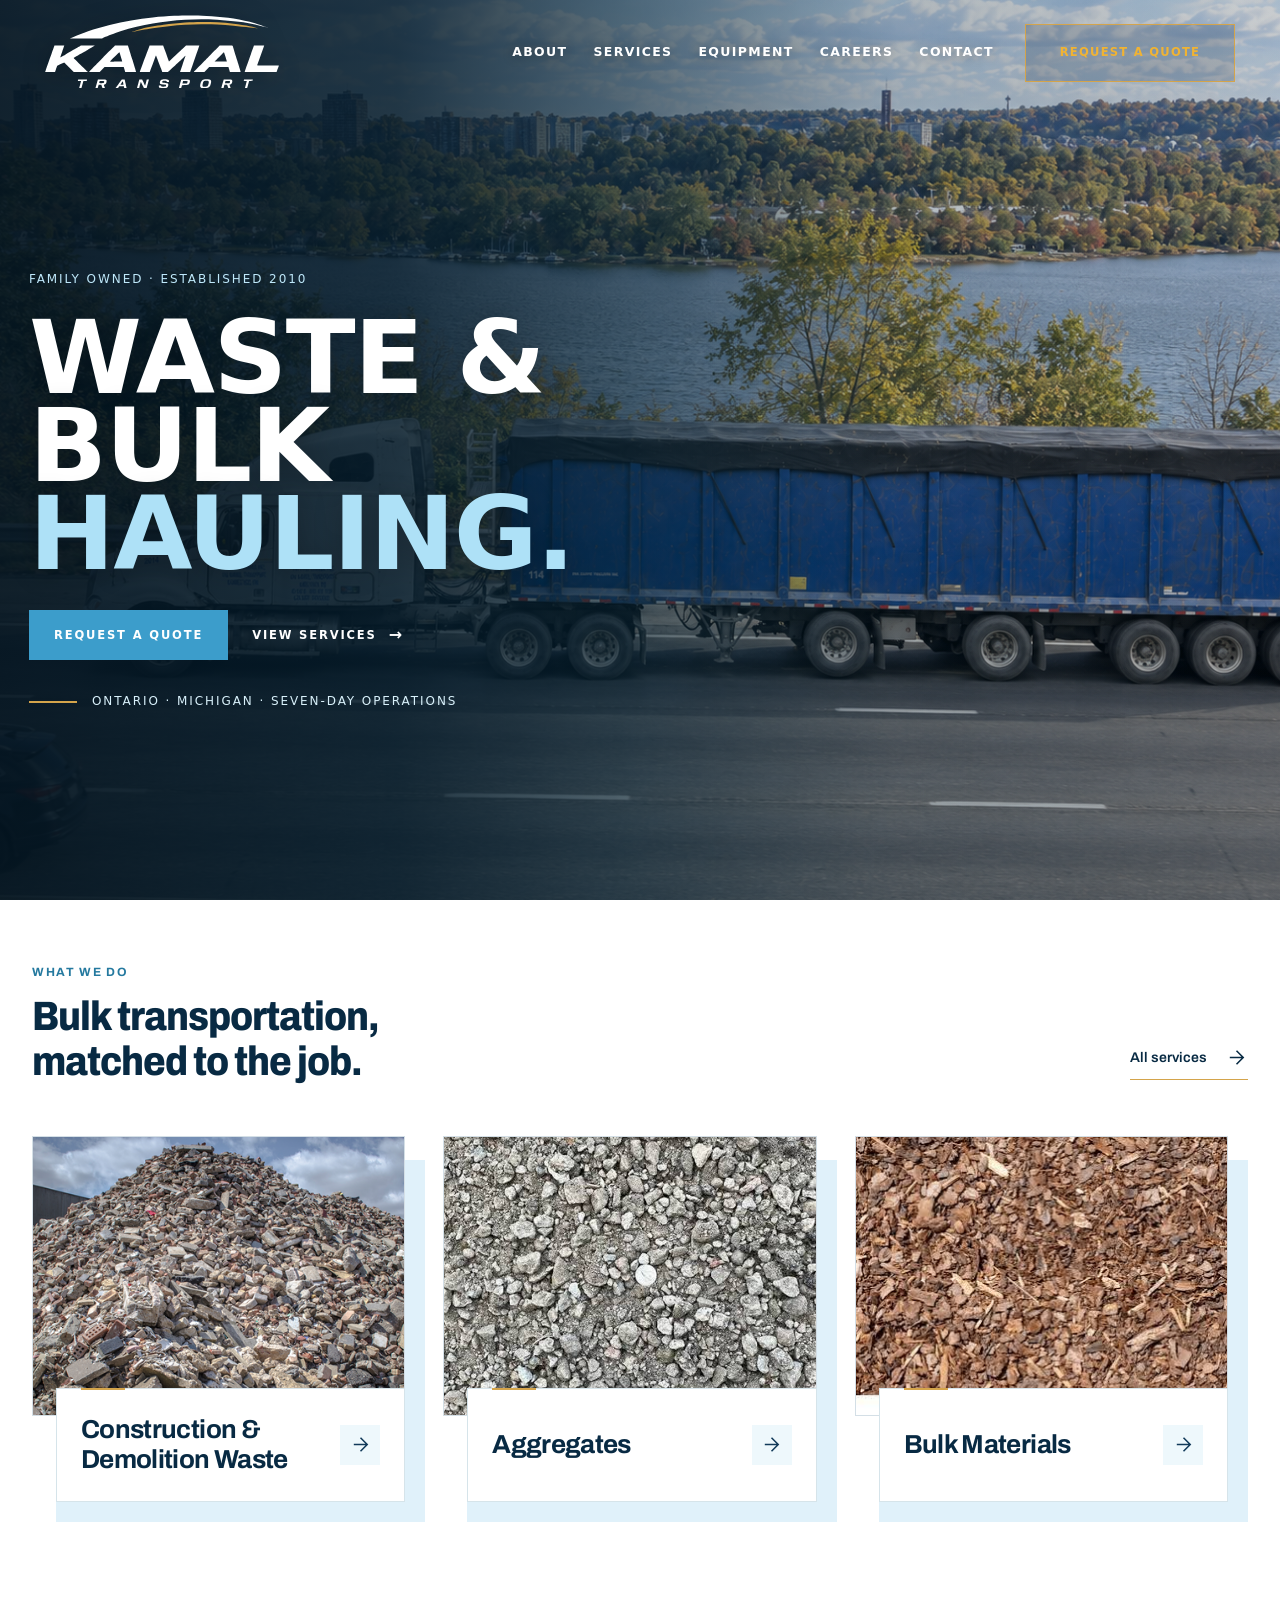
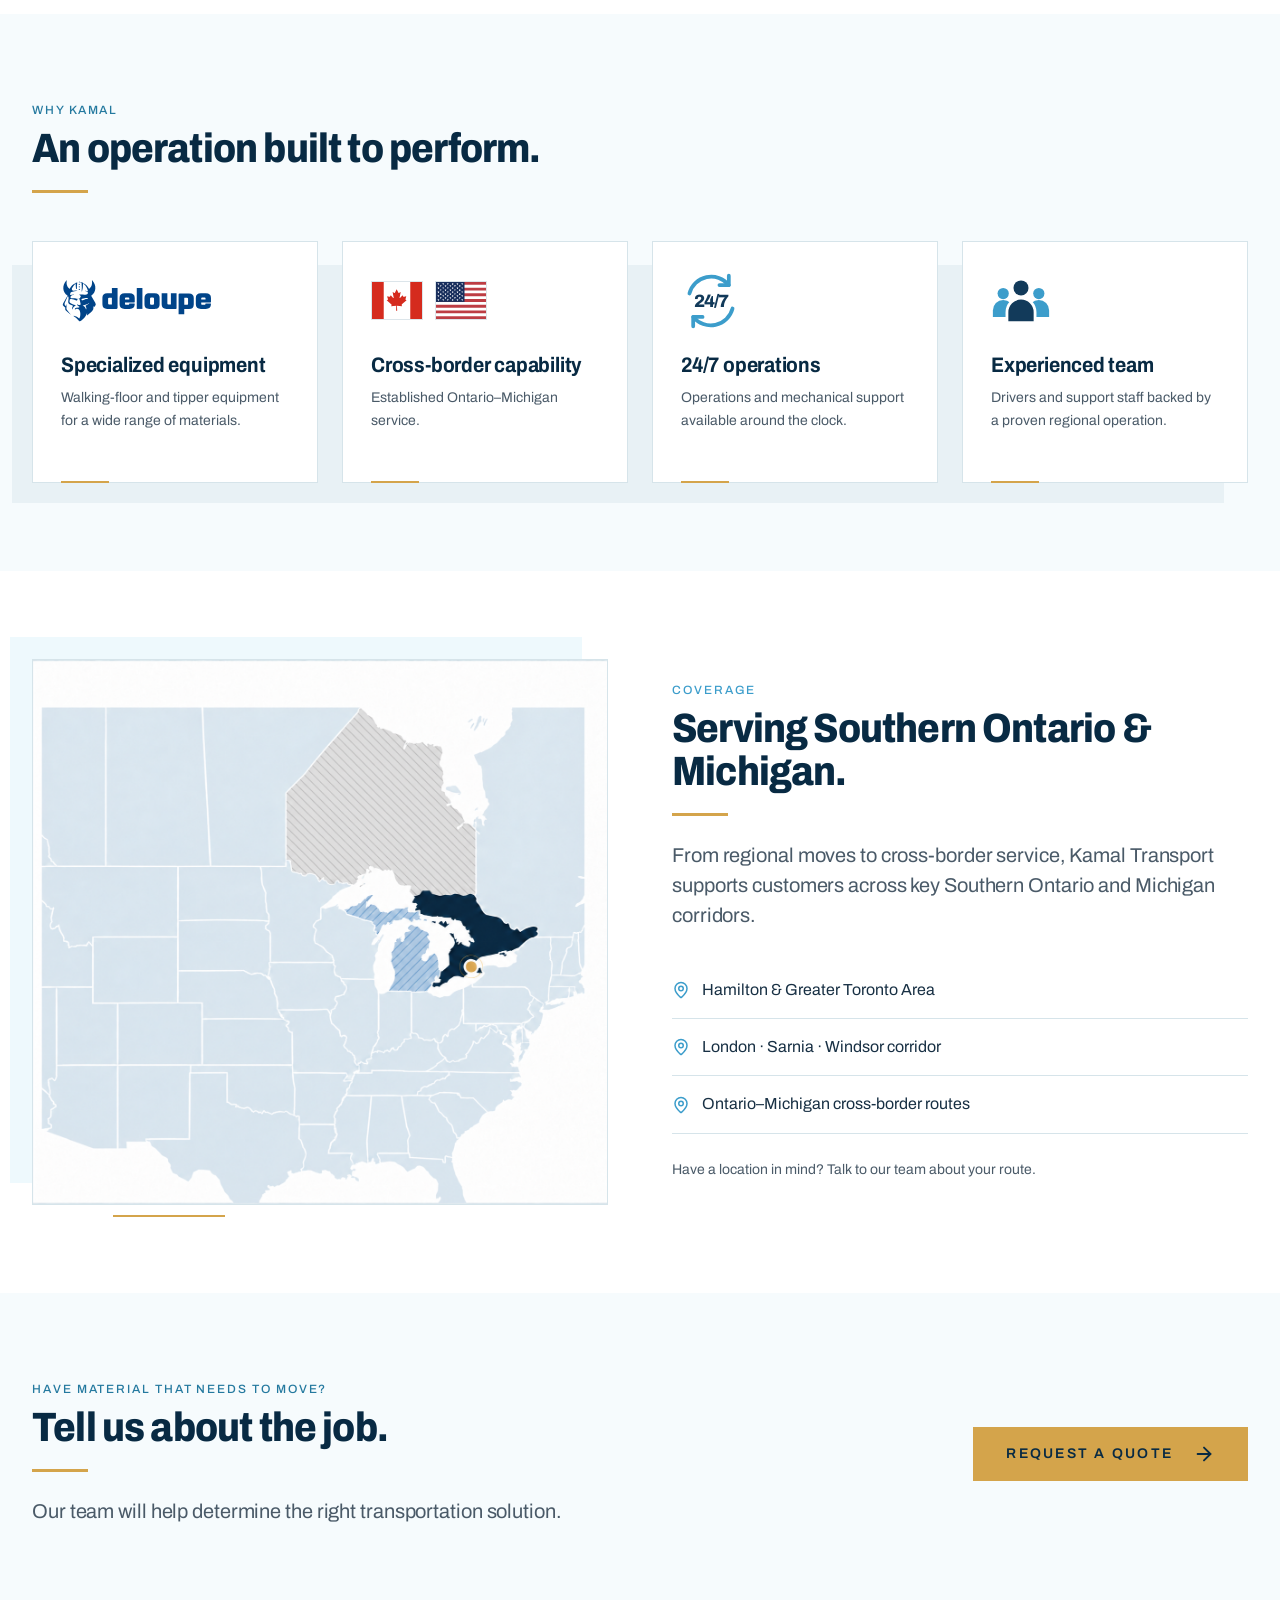
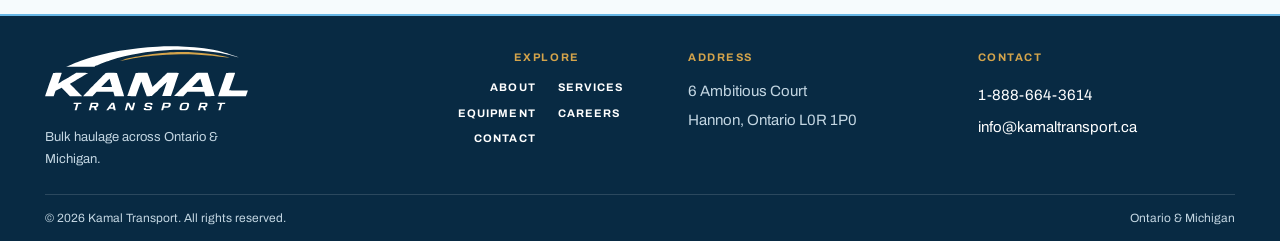
==== index.html @ dd89daac "Initial commit for Kamal Transport 3D Web App" ====
<!DOCTYPE html>

<html lang="en">
<head>
<meta charset="utf-8"/>
<meta content="width=device-width,initial-scale=1,viewport-fit=cover" name="viewport"/>
<meta content="#082a43" name="theme-color"/>
<!-- PRE-LAUNCH: noindex is intentional and locked. Clear this, robots.txt and the
     vercel.json X-Robots-Tag header together at launch. See README.txt. -->
<meta content="noindex,nofollow" name="robots"/>
<title>Waste &amp; Bulk Haulage | Kamal Transport</title>
<meta content="Waste and bulk haulage across Southern Ontario and Michigan. Contact Kamal Transport about your material, route and transportation requirements." name="description"/>
<!-- Open Graph -->
<link href="assets/Kamal_Transport_Mobile_Header_3x_576x181.png" rel="icon" type="image/png"/>
<link href="tokens.css" rel="stylesheet"/>
<link href="style.css" rel="stylesheet"/>
<link href="home.css" rel="stylesheet"/>
<script defer="" src="site.js?v=client-preview-20260909"></script>
<script type="application/ld+json">
{
  "@context": "https://schema.org",
  "@type": "LocalBusiness",
  "name": "Kamal Transport",
  "url": "https://www.kamaltransport.ca/",
  "email": "info@kamaltransport.ca",
  "telephone": "1-888-664-3614",
  "foundingDate": "2010",
  "image": "https://www.kamaltransport.ca/assets/hero-home-white-blue.webp",
  "address": {
    "@type": "PostalAddress",
    "streetAddress": "6 Ambitious Court",
    "addressLocality": "Hannon",
    "addressRegion": "ON",
    "postalCode": "L0R 1P0",
    "addressCountry": "CA"
  },
  "areaServed": ["Southern Ontario", "Michigan"]
}
</script>
<link href="layout-refinements.css" rel="stylesheet"/><link href="service-gallery.css?v=offset-panels-20260907" rel="stylesheet"/><link as="font" crossorigin="" href="fonts/Archivo-variable.ttf" rel="preload" type="font/ttf"/><link href="editorial.css" rel="stylesheet"/><script defer="" src="editorial.js"></script><link href="hero-road-trial.css" rel="stylesheet"/><link href="compact-headers.css" rel="stylesheet"/><link href="service-photos.css" rel="stylesheet"/><!-- Client-preview sharing metadata. -->
<link rel="canonical" href="https://temporary-flying-tuba-8orfybw.vercel.app/index.html"/>
<meta property="og:type" content="website"/>
<meta property="og:site_name" content="Kamal Transport"/>
<meta property="og:title" content="Waste &amp; Bulk Haulage | Kamal Transport"/>
<meta property="og:description" content="Waste and bulk haulage across Southern Ontario and Michigan. Contact Kamal Transport about your material, route and transportation requirements."/>
<meta property="og:url" content="https://temporary-flying-tuba-8orfybw.vercel.app/index.html"/>
<meta property="og:image" content="https://temporary-flying-tuba-8orfybw.vercel.app/assets/kamal-transport-share-v1.png"/>
<meta property="og:image:secure_url" content="https://temporary-flying-tuba-8orfybw.vercel.app/assets/kamal-transport-share-v1.png"/>
<meta property="og:image:width" content="1200"/>
<meta property="og:image:height" content="630"/>
<meta property="og:image:type" content="image/png"/>
<meta property="og:image:alt" content="Kamal Transport navy and gold logo on a white background"/>
<meta name="twitter:card" content="summary_large_image"/>
<meta name="twitter:title" content="Waste &amp; Bulk Haulage | Kamal Transport"/>
<meta name="twitter:description" content="Waste and bulk haulage across Southern Ontario and Michigan. Contact Kamal Transport about your material, route and transportation requirements."/>
<meta name="twitter:image" content="https://temporary-flying-tuba-8orfybw.vercel.app/assets/kamal-transport-share-v1.png"/>
<meta name="twitter:image:alt" content="Kamal Transport navy and gold logo on a white background"/>
<!-- End client-preview sharing metadata. -->
</head>
<body class="editorial-mock ed-page-index">
<svg aria-hidden="true" focusable="false" height="0" style="position:absolute" width="0"><defs><filter color-interpolation-filters="sRGB" id="rf-white-gold"><fecolormatrix in="SourceGraphic" result="goldMask" type="matrix" values="1 0 0 0 0  0 1 0 0 0  0 0 1 0 0  5 0 -5 0 -0.5"></fecolormatrix><fecomposite in="SourceGraphic" in2="goldMask" operator="in" result="gold"></fecomposite><feflood flood-color="white" result="white"></feflood><fecomposite in="white" in2="SourceAlpha" operator="in" result="whiteLogo"></fecomposite><femerge><femergenode in="whiteLogo"></femergenode><femergenode in="gold"></femergenode></femerge></filter></defs></svg>
<a class="rf-skip" href="#main-content">Skip to content</a>
<header class="site-header">
<div class="header-inner">
<a aria-label="Kamal Transport home" class="brand" href="index.html">
<img alt="Kamal Transport" class="brand-logo brand-logo-hero" height="664" src="assets/logo-footer-vector-v4.svg" width="2048"/>
<img alt="Kamal Transport" class="brand-logo brand-logo-original" height="664" src="assets/logo-navy-vector-v4.svg" width="2048"/>
</a>
<button aria-expanded="false" aria-label="Open navigation" class="menu-button" type="button"><span></span></button>
<nav aria-label="Primary navigation" class="main-nav">
<div class="nav-links">
<a href="about.html">About</a>
<a href="services.html">Services</a>
<a href="fleet.html">Equipment</a>
<a href="careers.html">Careers</a>
<a href="contact.html">Contact</a>
</div>
<a class="nav-quote" href="quote.html">Request a Quote</a>
</nav>
</div>
</header>
<main class="home-doc" id="main-content">
<section class="home-hero hero-photo-home">
<div class="hero-photo"></div>
<div class="hero-backdrop"></div>
<div class="hero-inner">
<div class="hero-copy">
<div class="hero-kicker">Family Owned · Established 2010</div>
<h1><span>Waste &amp;</span><span>Bulk</span><span>Hauling.</span></h1>
<div class="hero-actions">
<a class="btn primary" href="quote.html">Request a Quote</a>
<a class="text-link light" href="services.html">View Services <span>→</span></a>
</div>
<div class="hero-note">Ontario · Michigan · Seven-day operations</div>
</div>
</div>
</section>
<section aria-labelledby="services-title" class="section section-services service-gallery-section" id="services-preview"><div class="container">
<div class="service-gallery-heading"><div><p class="eyebrow">What we do</p><h2 id="services-title">Bulk transportation,<br/>matched to the job.</h2></div><a class="service-gallery-all" href="services.html">All services <svg aria-hidden="true" fill="none" stroke="currentColor" stroke-width="1.6" viewbox="0 0 24 24"><path d="M5 12h14M12 5l7 7-7 7"></path></svg></a></div>
<div class="service-gallery"><a class="service-gallery-card service-gallery-card-1" href="services.html#commercial-waste"><div class="service-gallery-media"><img alt="A stockpile of concrete and brick demolition rubble" data-service-photo="home-construction-waste" decoding="async" height="506" loading="lazy" sizes="(max-width: 760px) calc(100vw - 46px), (max-width: 1439px) 31vw, 408px" src="assets/service-photos/home-construction-waste-975.webp" srcset="assets/service-photos/home-construction-waste-320.webp 320w, assets/service-photos/home-construction-waste-640.webp 640w, assets/service-photos/home-construction-waste-960.webp 960w, assets/service-photos/home-construction-waste-975.webp 975w" style="--photo-position:48% 25%;--photo-mobile-position:48% 25%" width="975"/></div><div class="service-gallery-caption"><h3>Construction &amp; Demolition Waste</h3><span class="service-gallery-arrow"><svg aria-hidden="true" fill="none" stroke="currentColor" stroke-width="1.6" viewbox="0 0 24 24"><path d="M5 12h14M12 5l7 7-7 7"></path></svg></span></div></a><a class="service-gallery-card service-gallery-card-2" href="services.html#aggregate"><div class="service-gallery-media"><img alt="Crushed grey aggregate in a range of sizes" data-service-photo="home-aggregates" decoding="async" height="698" loading="lazy" sizes="(max-width: 760px) calc(100vw - 46px), (max-width: 1439px) 31vw, 408px" src="assets/service-photos/home-aggregates-698.webp" srcset="assets/service-photos/home-aggregates-320.webp 320w, assets/service-photos/home-aggregates-640.webp 640w, assets/service-photos/home-aggregates-698.webp 698w" style="--photo-position:50% 48%;--photo-mobile-position:50% 48%" width="698"/></div><div class="service-gallery-caption"><h3>Aggregates</h3><span class="service-gallery-arrow"><svg aria-hidden="true" fill="none" stroke="currentColor" stroke-width="1.6" viewbox="0 0 24 24"><path d="M5 12h14M12 5l7 7-7 7"></path></svg></span></div></a><a class="service-gallery-card service-gallery-card-3" href="services.html#bulk"><div class="service-gallery-media"><img alt="Loose brown bark and wood material" data-service-photo="home-bulk-materials" decoding="async" height="280" loading="lazy" sizes="(max-width: 760px) calc(100vw - 46px), (max-width: 1439px) 31vw, 408px" src="assets/service-photos/home-bulk-materials-389.webp" srcset="assets/service-photos/home-bulk-materials-320.webp 320w, assets/service-photos/home-bulk-materials-389.webp 389w" style="--photo-position:50% 50%;--photo-mobile-position:50% 50%" width="389"/></div><div class="service-gallery-caption"><h3>Bulk Materials</h3><span class="service-gallery-arrow"><svg aria-hidden="true" fill="none" stroke="currentColor" stroke-width="1.6" viewbox="0 0 24 24"><path d="M5 12h14M12 5l7 7-7 7"></path></svg></span></div></a></div></div></section>
<section class="section section-proof">
<div class="container">
<div class="section-head">
<p class="eyebrow">Why Kamal</p>
<h2>An operation built to perform.</h2>
<span class="rule"></span>
</div>
<div class="proof-grid">
<article>
<div class="proof-visual"><img alt="Deloupe" class="deloupe-mark" height="93" loading="lazy" src="assets/deloupe-logo.svg" width="305"/></div>
<h3>Specialized equipment</h3>
<p>Walking-floor and tipper equipment for a wide range of materials.</p>
</article>
<article>
<div class="proof-visual"><img alt="Canada" class="country-flag" height="39" loading="lazy" src="assets/flag-canada.svg" width="52"/><img alt="United States" class="country-flag" height="39" loading="lazy" src="assets/flag-united-states.svg" width="52"/></div>
<h3>Cross-border capability</h3>
<p>Established Ontario–Michigan service.</p>
</article>
<article>
<div class="proof-visual"><svg aria-hidden="true" class="ed-proof-symbol ed-proof-operations" fill="none" focusable="false" height="64" viewbox="0 0 64 64" width="64" xmlns="http://www.w3.org/2000/svg">
<g stroke="var(--blue2)" stroke-linecap="round" stroke-linejoin="round" stroke-width="4">
<path d="M9 24A24 24 0 0 1 51 15"></path><path d="M41 15h10V5"></path>
<path d="M55 40A24 24 0 0 1 13 49"></path><path d="M23 49H13v10"></path>
</g>
<text fill="currentColor" font-family="Archivo,Arial,sans-serif" font-size="19" font-weight="800" letter-spacing="-1" text-anchor="middle" x="32" y="38">24/7</text>
</svg></div>
<h3>24/7 operations</h3>
<p>Operations and mechanical support available around the clock.</p>
</article>
<article>
<div class="proof-visual"><svg aria-hidden="true" class="ed-proof-symbol ed-proof-team" fill="none" focusable="false" height="64" viewbox="0 0 64 64" width="64" xmlns="http://www.w3.org/2000/svg">
<g fill="var(--blue2)">
<circle cx="13" cy="24" r="6"></circle><circle cx="51" cy="24" r="6"></circle>
<path d="M2 49v-7a11 11 0 0 1 22 0v7Z"></path><path d="M40 49v-7a11 11 0 0 1 22 0v7Z"></path>
</g>
<circle cx="32" cy="18" fill="currentColor" r="8"></circle>
<path d="M17 55V44a15 15 0 0 1 30 0v11Z" fill="currentColor" stroke="white" stroke-linejoin="round" stroke-width="3"></path>
</svg></div>
<h3>Experienced team</h3>
<p>Drivers and support staff backed by a proven regional operation.</p>
</article>
</div>
</div>
</section>
<section class="section section-coverage">
<div class="container">
<div class="coverage-layout">
<div class="coverage-map">
<div class="map-viewport"><img alt="Regional coverage map for Ontario and Michigan" decoding="async" height="1203" src="images/coverage-map.webp" width="1308"/></div></div>
<div class="coverage-copy">
<div class="section-head align-right">
<p class="eyebrow">Coverage</p>
<h2>Serving Southern Ontario &amp; Michigan.</h2>
<span class="rule"></span>
<p class="lead">From regional moves to cross-border service, Kamal Transport supports customers across key Southern Ontario and Michigan corridors.</p>
</div>
<ul class="routes">
<li><svg aria-hidden="true" class="rf-icon" fill="none" focusable="false" height="24" stroke="currentColor" stroke-linecap="round" stroke-linejoin="round" stroke-width="2" viewbox="0 0 24 24" width="24" xmlns="http://www.w3.org/2000/svg"><path d="M20 10c0 4.993-5.539 10.193-7.399 11.799a1 1 0 0 1-1.202 0C9.539 20.193 4 14.993 4 10a8 8 0 0 1 16 0"></path><circle cx="12" cy="10" r="3"></circle></svg>Hamilton &amp; Greater Toronto Area</li>
<li><svg aria-hidden="true" class="rf-icon" fill="none" focusable="false" height="24" stroke="currentColor" stroke-linecap="round" stroke-linejoin="round" stroke-width="2" viewbox="0 0 24 24" width="24" xmlns="http://www.w3.org/2000/svg"><path d="M20 10c0 4.993-5.539 10.193-7.399 11.799a1 1 0 0 1-1.202 0C9.539 20.193 4 14.993 4 10a8 8 0 0 1 16 0"></path><circle cx="12" cy="10" r="3"></circle></svg>London · Sarnia · Windsor corridor</li>
<li><svg aria-hidden="true" class="rf-icon" fill="none" focusable="false" height="24" stroke="currentColor" stroke-linecap="round" stroke-linejoin="round" stroke-width="2" viewbox="0 0 24 24" width="24" xmlns="http://www.w3.org/2000/svg"><path d="M20 10c0 4.993-5.539 10.193-7.399 11.799a1 1 0 0 1-1.202 0C9.539 20.193 4 14.993 4 10a8 8 0 0 1 16 0"></path><circle cx="12" cy="10" r="3"></circle></svg>Ontario–Michigan cross-border routes</li>
</ul>
<small>Have a location in mind? Talk to our team about your route.</small>
</div>
</div>
</div>
</section>
<section class="section section-cta">
<div class="container">
<div class="cta-inner">
<div class="section-head">
<p class="eyebrow">Have material that needs to move?</p>
<h2>Tell us about the job.</h2>
<span class="rule"></span>
<p class="lead">Our team will help determine the right transportation solution.</p>
</div>
<a class="rf-button gold" href="quote.html">Request a quote<svg aria-hidden="true" class="rf-icon" fill="none" focusable="false" height="24" stroke="currentColor" stroke-linecap="round" stroke-linejoin="round" stroke-width="2" viewbox="0 0 24 24" width="24" xmlns="http://www.w3.org/2000/svg"><path d="M5 12h14"></path><path d="m12 5 7 7-7 7"></path></svg></a>
</div>
</div>
</section>
</main>
<footer class="site-footer">
<div class="site-footer-inner site-footer-main">
<div class="site-footer-identity"><a aria-label="Kamal Transport home" class="site-footer-brand" href="index.html"><img alt="Kamal Transport" height="664" loading="lazy" src="assets/logo-footer-vector-v4.svg" width="2048"/></a><p class="site-footer-tagline">Bulk haulage across Ontario &amp; Michigan.</p></div>
<nav aria-label="Footer navigation" class="site-footer-nav"><p class="site-footer-heading">Explore</p><a href="about.html">About</a><a href="services.html">Services</a><a href="fleet.html">Equipment</a><a href="careers.html">Careers</a><a href="contact.html">Contact</a></nav>
<div class="site-footer-address"><p class="site-footer-heading">Address</p><address>6 Ambitious Court<br/>Hannon, Ontario L0R 1P0</address></div>
<div class="site-footer-contact"><p class="site-footer-heading">Contact</p><a href="tel:+18886643614">1-888-664-3614</a><a href="mailto:info@kamaltransport.ca">info@kamaltransport.ca</a></div>
</div><div class="site-footer-bottom"><div class="site-footer-inner"><span>© <span data-year="">2026</span> Kamal Transport. All rights reserved.</span><span>Ontario &amp; Michigan</span></div></div>
</footer>
</body>
</html>
---- tokens.css ----
/* =========================================================
   tokens.css — single source of truth for the Kamal Transport brand.
   Linked first on every page. Replaces the three competing token
   sets that previously coexisted (style.css :root, corporate.css
   .rf block, hierarchy-v6.css .hx block, clear-sequence-palette.css).
   ========================================================= */

:root{
  /* Brand palette — one navy, one gold. */
  --navy:  #123a5a;
  --deep:  #082a43;
  --blue:  #68b7e6;
  --blue2: #3c9dcb;
  --gold:  #d4a44b;
  --ink:   #183044;
  --muted: #4a5a68;
  --line:  #d6e4ea;
  --pale:  #f6fbfd;
  --ice:   #eef9fd;

  /* Retained utility tokens referenced by the shared style.css. */
  --white:  #fff;
  --max:    1180px;
  --shadow: 0 20px 55px rgba(10,48,73,.12);

  /* Layout system. */
  --container: 1320px;

  /* 8px spacing scale — every padding, margin and gap snaps to it. */
  --s1: 8px;
  --s2: 16px;
  --s3: 24px;
  --s4: 32px;
  --s5: 48px;
  --s6: 64px;
  --s7: 88px;
}

/* =========================================================
   Typography — one family: Archivo variable (OFL).
   Self-host Archivo[wdth,wght].woff2 (wght 100–900, wdth 62–125)
   in /fonts. Until that file is present the site renders in the
   system-ui fallback below; see README.txt for the drop-in step.
   ========================================================= */
@font-face{font-family:'Archivo';font-style:normal;font-weight:100 900;font-stretch:62% 125%;font-display:swap;src:url('fonts/Archivo-variable.ttf') format('truetype');}

:root{
  --font: 'Archivo', system-ui, -apple-system, 'Segoe UI', Roboto, Arial, sans-serif;
}
---- style.css ----
/* Tokens now live in tokens.css (linked first on every page). */
*{box-sizing:border-box}html{scroll-behavior:smooth}body{margin:0;background:#fff;color:var(--ink);font-family:var(--font);line-height:1.65;-webkit-font-smoothing:antialiased}body.menu-open{overflow:hidden}a{color:inherit;text-decoration:none}img{display:block;max-width:100%}button,input,select,textarea{font:inherit}.wrap{width:min(calc(100% - 48px),var(--max));margin:auto}.narrow{max-width:900px}.section{padding:104px 0}.pale{background:var(--pale)}.eyebrow{font-size:.72rem;font-weight:900;letter-spacing:.16em;text-transform:uppercase;color:var(--blue2);margin-bottom:20px}.section h2,.section-heading h2,.why h2,.coverage h2,.cta h2,.inner-hero h1,.quote-strip p,.visual-caption strong{font-family:var(--font);text-transform:uppercase;letter-spacing:-.02em}.section h2,.section-heading h2,.why h2,.coverage h2{font-size:clamp(3rem,5.1vw,5.3rem);line-height:.92;margin:0;color:var(--deep)}.lead-dark{font-size:1.25rem;color:var(--navy);font-weight:700}.btn{display:inline-flex;align-items:center;justify-content:center;min-height:50px;padding:0 24px;border:1px solid transparent;font-size:.72rem;font-weight:900;letter-spacing:.12em;text-transform:uppercase;transition:.22s}.btn.primary{background:var(--blue2);color:#fff}.btn.primary:hover{background:var(--deep)}.btn.white{background:#fff;color:var(--deep)}.btn.white:hover{background:var(--deep);color:#fff}.text-link{display:inline-flex;gap:12px;align-items:center;font-size:.72rem;font-weight:900;letter-spacing:.12em;text-transform:uppercase;color:var(--navy)}.text-link.light{color:#fff}.text-link span{font-size:1rem}
/* Header */
.site-header{position:fixed;inset:0 0 auto;z-index:50;height:94px;color:#fff;border-bottom:1px solid rgba(255,255,255,.22);transition:.25s}.site-header.scrolled,.site-header.inner-header{height:79px;background:rgba(255,255,255,.98);color:var(--navy);border-bottom-color:rgba(18,58,90,.12);box-shadow:0 8px 25px rgba(14,47,70,.08)}.header-inner{width:min(calc(100% - 58px),1380px);height:100%;margin:auto;display:flex;align-items:center;justify-content:space-between;gap:35px}.brand{width:260px;height:100%;display:flex;align-items:center;position:relative}.brand img{width:100%;position:absolute;left:0;transition:.2s}.main-nav{display:flex;align-items:center;gap:28px}.main-nav>a:not(.nav-quote){font-size:.7rem;font-weight:900;letter-spacing:.1em;text-transform:uppercase;position:relative;padding:12px 0}.main-nav>a:not(.nav-quote):after{content:"";position:absolute;left:0;right:100%;bottom:5px;height:2px;background:var(--gold);transition:.2s}.main-nav>a:hover:after,.main-nav>a.active:after{right:0}.nav-quote{display:inline-flex;align-items:center;justify-content:center;height:46px;padding:0 19px;border:1px solid currentColor;font-size:.68rem;font-weight:900;letter-spacing:.11em;text-transform:uppercase}.site-header.scrolled .nav-quote,.site-header.inner-header .nav-quote{background:var(--blue2);border-color:var(--blue2);color:#fff}.menu-button{display:none;background:none;border:0;width:44px;height:44px;position:relative}.menu-button:before,.menu-button:after,.menu-button span{content:"";position:absolute;left:9px;right:9px;height:2px;background:currentColor;transition:.25s}.menu-button:before{top:14px}.menu-button span{top:21px}.menu-button:after{top:28px}.menu-button.open:before{transform:translateY(7px) rotate(45deg)}.menu-button.open span{opacity:0}.menu-button.open:after{transform:translateY(-7px) rotate(-45deg)}
/* Hero */
.home-hero{height:100svh;min-height:760px;position:relative;overflow:hidden;background:linear-gradient(115deg,#08283f 0%,#0f4769 45%,#78bfe2 100%);color:#fff}.hero-backdrop{position:absolute;inset:0;background:radial-gradient(circle at 72% 16%,rgba(255,255,255,.28),transparent 28%),linear-gradient(90deg,rgba(4,24,38,.96),rgba(5,41,62,.75) 44%,rgba(13,76,110,.1) 72%)}.hero-inner{width:min(calc(100% - 58px),1380px);height:100%;margin:auto;position:relative;display:flex;align-items:center}.hero-copy{width:47%;position:relative;z-index:3;padding-bottom:50px}.hero-kicker{font-size:.72rem;font-weight:900;letter-spacing:.16em;text-transform:uppercase;color:#bfe8fa;margin-bottom:23px}.hero-copy h1{font-family:var(--font);font-size:clamp(5rem,7.9vw,8.8rem);line-height:.82;letter-spacing:-.04em;text-transform:uppercase;margin:0}.hero-copy h1 span{display:block}.hero-copy h1 span:last-child{color:#aee1f7}.hero-copy p{max-width:600px;font-size:1.08rem;color:#dfedf4;margin:31px 0 30px}.hero-actions{display:flex;align-items:center;gap:27px}.hero-truck{position:absolute;width:min(1030px,72vw);right:-105px;bottom:14px;z-index:1;filter:saturate(.95) contrast(1.02)}.hero-note{position:absolute;left:max(29px,calc((100% - 1380px)/2));bottom:31px;z-index:4;font-size:.68rem;font-weight:900;text-transform:uppercase;letter-spacing:.16em;color:#d9f1fb}.hero-note:before{content:"";display:inline-block;width:48px;height:2px;background:var(--gold);vertical-align:middle;margin-right:15px}
/* Mission */
.mission{text-align:center}.mission h2{max-width:980px;margin:0 auto;font-size:clamp(3.2rem,6vw,6.5rem)}.mission p{max-width:820px;margin:29px auto 0;color:var(--muted);font-size:1.08rem}
/* Section headings */
.section-heading{display:grid;grid-template-columns:1.15fr .75fr;gap:90px;align-items:end;margin-bottom:55px}.section-heading p{margin:0;color:var(--muted);font-size:1.02rem}.service-lines{border-top:1px solid var(--line)}.service-lines a{display:grid;grid-template-columns:90px 1.3fr 1fr 40px;align-items:center;gap:25px;padding:28px 0;border-bottom:1px solid var(--line);transition:.2s}.service-lines a:hover{padding-left:16px;color:var(--blue2)}.service-lines span{font-family:var(--font);font-size:1.55rem;font-weight:700;color:var(--blue2)}.service-lines strong{font-family:var(--font);font-size:2rem;text-transform:uppercase;color:var(--deep)}.service-lines em{font-style:normal;color:var(--muted)}.service-lines b{font-size:1.25rem}
/* Why/stats */
.why-intro{max-width:840px}.why-intro p{max-width:680px;color:var(--muted);margin:25px 0 0}.stats-band{display:grid;grid-template-columns:repeat(4,1fr);background:var(--navy);color:#fff;margin:55px 0 48px}.stats-band>div{padding:36px 30px;border-right:1px solid rgba(255,255,255,.16)}.stats-band>div:last-child{border-right:0}.stats-band strong{display:block;font-family:var(--font);font-size:4.9rem;line-height:.85;color:#aee1f7}.stats-band span{display:block;font-size:.68rem;font-weight:900;letter-spacing:.13em;text-transform:uppercase;margin-top:13px}.proof-grid{display:grid;grid-template-columns:repeat(3,1fr);gap:32px}.proof-grid article{border-top:3px solid var(--blue);padding:30px 4px 0}.proof-icon{width:46px;height:46px;border:1px solid var(--line);display:grid;place-items:center;font-family:var(--font);font-size:1.45rem;font-weight:800;color:var(--blue2)}.proof-grid h3{font-family:var(--font);font-size:2rem;text-transform:uppercase;margin:23px 0 8px;color:var(--deep)}.proof-grid p{margin:0;color:var(--muted)}
/* Visual break */
.visual-break{position:relative;min-height:620px;overflow:hidden;background:#dbeef7}.visual-break>img{width:100%;height:620px;object-fit:cover}.visual-break:after{content:"";position:absolute;inset:0;background:linear-gradient(90deg,rgba(4,24,38,.66),transparent 58%)}.visual-caption{position:absolute;z-index:2;left:max(24px,calc((100% - 1180px)/2));top:50%;transform:translateY(-50%);color:#fff;max-width:470px}.visual-caption span{display:block;font-size:.7rem;font-weight:900;letter-spacing:.15em;text-transform:uppercase;color:#bfe8fa;margin-bottom:15px}.visual-caption strong{display:block;font-size:4.6rem;line-height:.9}.visual-caption a{display:inline-block;margin-top:25px;font-size:.72rem;font-weight:900;letter-spacing:.12em;text-transform:uppercase;border-bottom:2px solid var(--gold);padding-bottom:5px}
/* Coverage */
.coverage-heading{max-width:820px;margin-bottom:45px}.coverage-heading p{max-width:700px;color:var(--muted)}.map-frame{border:1px solid var(--line);background:#fff;padding:18px}.map-frame img{width:100%}.cta{background:var(--blue);padding:58px 0}.cta .wrap{display:flex;justify-content:space-between;align-items:center;gap:40px}.cta span{font-size:.7rem;font-weight:900;letter-spacing:.14em;text-transform:uppercase;color:#194963}.cta h2{font-size:3.2rem;margin:8px 0 0;color:var(--deep);line-height:.95}
/* Inner pages */
.inner-hero{padding:184px 0 72px;background:linear-gradient(120deg,var(--ice),#fff);position:relative;overflow:hidden}.inner-hero:after{content:"";position:absolute;right:-160px;top:-330px;width:680px;height:680px;border:1px solid rgba(18,58,90,.11);border-radius:50%;box-shadow:0 0 0 70px rgba(104,183,230,.045),0 0 0 140px rgba(104,183,230,.025)}.inner-hero .wrap{position:relative;z-index:1}.breadcrumb{font-size:.7rem;font-weight:900;letter-spacing:.13em;text-transform:uppercase;color:var(--blue2);margin-bottom:23px}.breadcrumb a{color:var(--navy)}.inner-hero h1{font-size:clamp(4.5rem,8vw,8rem);line-height:.86;margin:0;color:var(--deep)}.inner-hero p{max-width:650px;color:var(--muted);font-size:1.06rem}.story-grid{display:grid;grid-template-columns:.92fr 1.08fr;gap:78px;align-items:center}.story-copy p{color:var(--muted)}.story-visual{position:relative}.story-visual img{width:100%;box-shadow:var(--shadow)}.visual-badge{position:absolute;left:-34px;bottom:-34px;background:var(--navy);color:#fff;padding:27px 34px;min-width:220px}.visual-badge strong{font-family:var(--font);font-size:4rem;display:block;line-height:1;color:#aee1f7}.visual-badge span{font-size:.66rem;font-weight:900;letter-spacing:.12em;text-transform:uppercase}.operations{display:grid;grid-template-columns:repeat(3,1fr);gap:20px}.operations article{background:#fff;border:1px solid var(--line);padding:36px}.operations strong{font-family:var(--font);font-size:5rem;line-height:.9;color:var(--navy)}.operations h3{font-family:var(--font);font-size:2rem;text-transform:uppercase;margin:18px 0 6px}.operations p{margin:0;color:var(--muted)}.value-sections{display:grid;grid-template-columns:repeat(3,1fr);gap:40px}.value-sections article{border-top:1px solid var(--line);padding-top:30px}.value-sections h2{font-size:3rem}.value-sections p{color:var(--muted)}.quote-strip{background:var(--deep);color:#fff;padding:48px 0}.quote-strip .wrap{display:flex;justify-content:space-between;gap:40px;align-items:center}.quote-strip p{font-size:2.25rem;line-height:1;margin:0;max-width:780px}.quote-strip a{font-size:.72rem;font-weight:900;letter-spacing:.12em;text-transform:uppercase;color:#aee1f7}
/* Services */
.service-intro{display:grid;grid-template-columns:1fr 1fr;gap:90px;margin-bottom:70px}.service-intro p{color:var(--muted);font-size:1.05rem;margin:0}.detail-list{border-top:1px solid var(--line)}.detail-list article{display:grid;grid-template-columns:75px .95fr 1.1fr;gap:42px;padding:48px 0;border-bottom:1px solid var(--line)}.detail-list article>span{font-family:var(--font);font-size:1.8rem;font-weight:800;color:var(--blue2)}.detail-list h3{font-family:var(--font);font-size:2.75rem;line-height:1;text-transform:uppercase;margin:0;color:var(--deep)}.detail-list p{margin:0;color:var(--muted)}.tags{display:flex;flex-wrap:wrap;gap:8px;margin-top:18px}.tags b{font-size:.66rem;letter-spacing:.08em;text-transform:uppercase;border:1px solid var(--line);padding:7px 10px;color:var(--navy)}.materials-layout{display:grid;grid-template-columns:.9fr 1.1fr;gap:80px;align-items:start}.materials-layout p{color:var(--muted);margin-bottom:28px}.material-list{border-top:1px solid var(--line)}.material-list div{display:grid;grid-template-columns:75px 1fr;padding:19px 0;border-bottom:1px solid var(--line);align-items:center}.material-list strong{font-family:var(--font);font-size:1.5rem;color:var(--blue2)}.material-list span{font-family:var(--font);font-size:1.7rem;text-transform:uppercase;color:var(--deep)}.coverage-inline{background:var(--navy);color:#fff;padding:80px 0}.coverage-inline .wrap{display:grid;grid-template-columns:.7fr 1.3fr;gap:60px;align-items:center}.coverage-inline h2{font-family:var(--font);font-size:4.7rem;text-transform:uppercase;line-height:.9;margin:0}.coverage-inline p{color:#bdd5e2}.coverage-inline img{background:#fff;padding:12px}.light-eye{color:#aee1f7}
/* Fleet */
.fleet-feature{display:grid;grid-template-columns:.85fr 1.15fr;gap:65px;align-items:center}.fleet-copy p{color:var(--muted)}.fleet-art{background:var(--ice);padding:10px}.fleet-art img{width:100%}.specs{margin-top:30px;border-top:1px solid var(--line)}.specs div{display:flex;justify-content:space-between;gap:20px;padding:15px 0;border-bottom:1px solid var(--line)}.specs span{color:var(--muted)}.specs strong{color:var(--navy)}.maintenance-grid{display:grid;grid-template-columns:1.2fr .8fr;gap:70px;align-items:center}.maintenance-grid img{box-shadow:var(--shadow)}.maintenance-grid p{color:var(--muted)}.advantages{display:grid;grid-template-columns:repeat(4,1fr);gap:16px}.advantages article{border:1px solid var(--line);padding:28px;min-height:245px}.advantages span{font-family:var(--font);font-size:1.6rem;font-weight:800;color:var(--blue2)}.advantages h3{font-family:var(--font);font-size:1.8rem;line-height:1;text-transform:uppercase;margin:36px 0 10px}.advantages p{color:var(--muted);margin:0}
/* Contact / map */
.contact-layout{display:grid;grid-template-columns:.78fr 1.22fr;gap:70px;align-items:start}.general>p{color:var(--muted)}.contact-lines{margin:34px 0;border-top:1px solid var(--line)}.contact-lines div{display:grid;grid-template-columns:105px 1fr;gap:15px;padding:17px 0;border-bottom:1px solid var(--line)}.contact-lines span{font-size:.67rem;font-weight:900;letter-spacing:.11em;text-transform:uppercase;color:var(--blue2)}.contact-lines a,.contact-lines strong{color:var(--navy);font-weight:700}.google-map{position:relative;border:1px solid var(--line);background:var(--ice);padding:12px}.google-map iframe,.google-map>img{width:100%;height:520px;border:0;display:block}.google-map>img{display:none;object-fit:cover}.google-map a{display:block;padding:14px 5px 2px;font-size:.7rem;font-weight:900;letter-spacing:.1em;text-transform:uppercase;color:var(--navy)}.contact-note{background:var(--pale);padding:38px 0}.contact-note .wrap{display:flex;justify-content:space-between;gap:30px;align-items:center}.contact-note strong{display:block;font-family:var(--font);font-size:1.8rem;text-transform:uppercase;color:var(--deep)}.contact-note span{color:var(--muted)}.contact-note a{font-size:.72rem;font-weight:900;letter-spacing:.12em;text-transform:uppercase;color:var(--blue2)}
/* Quote */
.quote-layout{display:grid;grid-template-columns:.75fr 1.25fr;gap:78px;align-items:start}.quote-copy p{color:var(--muted)}.quote-help{display:grid;gap:10px;margin-top:30px;border-top:1px solid var(--line);padding-top:22px}.quote-help strong{font-family:var(--font);font-size:1.6rem;text-transform:uppercase}.quote-help span{color:var(--muted);padding-left:18px;position:relative}.quote-help span:before{content:"";width:6px;height:6px;border-radius:50%;background:var(--blue);position:absolute;left:0;top:.65em}.simple-form{border:1px solid var(--line);padding:34px;display:grid;grid-template-columns:1fr 1fr;gap:18px;background:#fff;box-shadow:0 16px 45px rgba(12,48,72,.07)}.field{display:grid;gap:7px}.field.full{grid-column:1/-1}.field label{font-size:.67rem;font-weight:900;letter-spacing:.1em;text-transform:uppercase;color:var(--navy)}.field input,.field select,.field textarea{width:100%;border:1px solid #cbdbe3;background:#fff;padding:13px 14px;outline:none}.field input,.field select{height:50px}.field textarea{min-height:125px;resize:vertical}.field input:focus,.field select:focus,.field textarea:focus{border-color:var(--blue);box-shadow:0 0 0 3px rgba(104,183,230,.15)}.simple-form .btn{justify-self:start}.form-status{display:none;grid-column:1/-1;background:#e8f7ee;color:#275d3c;padding:13px}.form-status.show{display:block}.error-hero{min-height:690px}.error-hero .hero-actions{margin-top:28px}
/* Footer */
.site-footer{background:#071f32;color:#b8ccd7;padding:68px 0 24px}.footer-top{display:grid;grid-template-columns:1.35fr .7fr 1fr;gap:70px}.footer-brand{width:245px;margin-bottom:18px}.footer-top p{max-width:400px;color:#91aab8}.footer-nav{display:grid;align-content:start;gap:10px}.footer-nav a,.footer-contact a,.footer-contact span{font-size:.86rem}.footer-nav a:hover,.footer-contact a:hover{color:#fff}.footer-contact{display:grid;align-content:start;gap:9px}.footer-contact strong{font-family:var(--font);font-size:1.3rem;color:#fff;text-transform:uppercase;margin-bottom:8px}.footer-bottom{border-top:1px solid rgba(255,255,255,.11);margin-top:48px;padding-top:19px;display:flex;justify-content:space-between;gap:30px;font-size:.72rem;color:#718e9f}
/* Motion */
.reveal{opacity:1;transform:none}.reveal.visible{opacity:1;transform:none}
@media(max-width:1080px){.main-nav{gap:18px}.brand{width:220px}.hero-copy{width:55%}.hero-truck{right:-250px;width:980px}.story-grid,.fleet-feature,.contact-layout,.quote-layout{gap:45px}.footer-top{gap:40px}.advantages{grid-template-columns:repeat(2,1fr)}}
@media(max-width:860px){.site-header{height:78px}.header-inner{width:calc(100% - 30px)}.brand{width:205px}.menu-button{display:block;z-index:3;color:inherit}.main-nav{position:fixed;inset:0;background:var(--deep);display:flex;flex-direction:column;align-items:flex-start;justify-content:center;gap:0;padding:95px 38px;transform:translateX(100%);transition:.3s;z-index:2;color:#fff}.main-nav.open{transform:none}.main-nav>a:not(.nav-quote),.site-header.scrolled .main-nav>a:not(.nav-quote),.site-header.inner-header .main-nav>a:not(.nav-quote){font-family:var(--font);font-size:2.25rem;padding:8px 0;color:#fff}.nav-quote{margin-top:24px}.site-header.scrolled .menu-button.open,.site-header.inner-header .menu-button.open{color:#fff}.home-hero{min-height:900px}.hero-inner{align-items:flex-start;padding-top:155px}.hero-copy{width:100%;max-width:650px}.hero-copy h1{font-size:clamp(4.7rem,14vw,7.5rem)}.hero-truck{width:980px;right:-350px;bottom:35px;opacity:.72}.hero-note{display:none}.section{padding:82px 0}.section-heading,.story-grid,.service-intro,.materials-layout,.coverage-inline .wrap,.fleet-feature,.maintenance-grid,.contact-layout,.quote-layout{grid-template-columns:1fr;gap:42px}.service-lines a{grid-template-columns:60px 1fr 36px}.service-lines em{grid-column:2}.stats-band{grid-template-columns:repeat(2,1fr)}.stats-band>div:nth-child(2){border-right:0}.stats-band>div:nth-child(-n+2){border-bottom:1px solid rgba(255,255,255,.16)}.proof-grid{grid-template-columns:1fr}.visual-caption strong{font-size:3.7rem}.value-sections{grid-template-columns:1fr}.detail-list article{grid-template-columns:60px 1fr}.detail-list article>div{grid-column:2}.operations{grid-template-columns:1fr}.google-map iframe,.google-map>img{height:440px}.footer-top{grid-template-columns:1fr 1fr}.footer-top>div:first-child{grid-column:1/-1}}
@media(max-width:580px){.wrap{width:calc(100% - 30px)}.section{padding:70px 0}.home-hero{min-height:820px}.hero-inner{width:calc(100% - 30px);padding-top:135px}.hero-copy h1{font-size:4.2rem}.hero-copy p{font-size:.96rem}.hero-actions{align-items:flex-start;flex-direction:column;gap:18px}.hero-truck{width:780px;right:-315px;bottom:80px}.mission h2,.section h2,.section-heading h2,.why h2,.coverage h2{font-size:3.35rem}.service-lines a{grid-template-columns:42px 1fr 24px;gap:14px}.service-lines strong{font-size:1.55rem}.stats-band{grid-template-columns:1fr}.stats-band>div{border-right:0;border-bottom:1px solid rgba(255,255,255,.16)}.stats-band strong{font-size:4rem}.visual-break,.visual-break>img{height:540px;min-height:540px}.visual-break>img{object-position:40% center}.visual-caption{left:24px;right:24px}.visual-caption strong{font-size:3.1rem}.cta .wrap,.quote-strip .wrap,.contact-note .wrap,.footer-bottom{display:block}.cta .btn{margin-top:22px}.inner-hero{padding:145px 0 60px}.inner-hero h1{font-size:4.3rem}.visual-badge{left:15px;bottom:-28px}.value-sections h2{font-size:2.7rem}.detail-list article{grid-template-columns:1fr;gap:13px}.detail-list article>div{grid-column:auto}.materials-layout .btn{width:100%}.advantages{grid-template-columns:1fr}.simple-form{grid-template-columns:1fr;padding:24px 20px}.field.full{grid-column:auto}.footer-top{grid-template-columns:1fr}.footer-top>div:first-child{grid-column:auto}.footer-bottom span{display:block;margin-top:8px}.google-map iframe{display:none}.google-map>img{display:block;height:auto}}

/* =========================================================
   Mobile and tablet optimization pass — July 2026
   Preserves the desktop composition while rebuilding the
   layout for touch, narrow screens and short mobile viewports.
   ========================================================= */
html,body{max-width:100%;overflow-x:hidden}
main,section,.wrap,.header-inner,.footer-top>*{min-width:0}
h1,h2,h3,strong,p,a,span{overflow-wrap:break-word}
a,button,.btn,input,select,textarea{-webkit-tap-highlight-color:transparent}
.btn,.nav-quote,.menu-button{touch-action:manipulation}

@media (max-width:860px){
  :root{--mobile-pad:20px}
  .wrap{width:min(calc(100% - (var(--mobile-pad) * 2)),var(--max))}
  .site-header,.site-header.scrolled,.site-header.inner-header{height:70px}
  .site-header{padding-top:env(safe-area-inset-top)}
  .header-inner{width:calc(100% - 30px);gap:14px}
  .brand{width:164px;flex:0 0 164px}
  .menu-button{display:block;width:46px;height:46px;margin-right:-7px;z-index:53;color:inherit;flex:0 0 46px}
  .menu-button:before,.menu-button:after,.menu-button span{left:12px;right:12px}
  .main-nav{inset:0;min-height:100dvh;padding:calc(92px + env(safe-area-inset-top)) 28px calc(34px + env(safe-area-inset-bottom));justify-content:flex-start;overflow-y:auto;overscroll-behavior:contain;background:linear-gradient(145deg,#061f31 0%,#0d3b59 100%)}
  .main-nav>a:not(.nav-quote),.site-header.scrolled .main-nav>a:not(.nav-quote),.site-header.inner-header .main-nav>a:not(.nav-quote){width:100%;font-size:clamp(1.9rem,8vw,2.45rem);line-height:1;padding:13px 0;border-bottom:1px solid rgba(255,255,255,.13)}
  .main-nav>a:not(.nav-quote):after{display:none}
  .main-nav .nav-quote,.site-header.scrolled .main-nav .nav-quote,.site-header.inner-header .main-nav .nav-quote{width:100%;height:54px;margin-top:28px;background:var(--blue2);border-color:var(--blue2);color:#fff}

  .home-hero{height:auto;min-height:680px}
  .hero-backdrop{background:radial-gradient(circle at 74% 14%,rgba(255,255,255,.20),transparent 30%),linear-gradient(155deg,rgba(4,24,38,.98),rgba(8,51,75,.9) 65%,rgba(62,143,180,.78))}
  .hero-inner{width:calc(100% - 40px);height:auto;min-height:680px;display:block;padding:112px 0 232px}
  .hero-copy{width:100%;max-width:610px;padding:0}
  .hero-kicker{font-size:.64rem;letter-spacing:.14em;margin-bottom:15px}
  .hero-copy h1{font-size:clamp(3.65rem,12vw,6.35rem);line-height:.84;letter-spacing:-.045em}
  .hero-copy p{max-width:560px;font-size:.98rem;line-height:1.55;margin:23px 0 23px}
  .hero-actions{gap:20px}
  .hero-truck{left:20px;right:auto;bottom:22px;width:calc(100% - 40px);max-width:660px;opacity:1;filter:saturate(.94) contrast(1.02);box-shadow:0 15px 34px rgba(3,25,39,.24)}
  .hero-note{display:none}

  .section{padding:78px 0}
  .section-heading{margin-bottom:36px}
  .section-heading,.story-grid,.service-intro,.materials-layout,.coverage-inline .wrap,.fleet-feature,.maintenance-grid,.contact-layout,.quote-layout{grid-template-columns:1fr;gap:38px}
  .section h2,.section-heading h2,.why h2,.coverage h2{font-size:clamp(3rem,8vw,4.55rem)}
  .mission h2{font-size:clamp(3.1rem,8vw,4.7rem)}
  .mission p{font-size:1rem;margin-top:24px}

  .service-lines a{grid-template-columns:56px minmax(0,1fr) 30px;grid-template-rows:auto auto;column-gap:16px;row-gap:4px;padding:24px 0}
  .service-lines a:hover{padding-left:0}
  .service-lines a>span{grid-column:1;grid-row:1/3;align-self:start;font-size:1.4rem}
  .service-lines a>strong{grid-column:2;grid-row:1;font-size:1.72rem;line-height:1.02}
  .service-lines a>em{grid-column:2;grid-row:2;font-size:.93rem;line-height:1.4}
  .service-lines a>b{grid-column:3;grid-row:1/3;align-self:center;text-align:right}

  .stats-band{grid-template-columns:repeat(2,minmax(0,1fr));margin:42px 0}
  .stats-band>div{padding:29px 25px}
  .stats-band>div:nth-child(2){border-right:0}
  .stats-band>div:nth-child(-n+2){border-bottom:1px solid rgba(255,255,255,.16)}
  .stats-band strong{font-size:4rem}
  .proof-grid{gap:31px}
  .proof-grid article{padding-top:25px}

  .visual-break,.visual-break>img{height:510px;min-height:510px}
  .visual-break>img{object-position:center center}
  .visual-break:after{background:linear-gradient(90deg,rgba(4,24,38,.77),rgba(4,24,38,.22) 78%,transparent)}
  .visual-caption{left:var(--mobile-pad);right:var(--mobile-pad);max-width:500px}
  .visual-caption strong{font-size:clamp(3.15rem,9vw,4.2rem)}

  .map-frame{padding:11px}
  .map-frame img{aspect-ratio:1200/620;object-fit:contain}
  .cta{padding:48px 0}
  .cta .wrap{align-items:flex-start}
  .cta h2{font-size:clamp(2.65rem,7vw,3.2rem)}

  .inner-hero{padding:137px 0 58px}
  .inner-hero:after{right:-330px;top:-400px}
  .inner-hero h1{font-size:clamp(4rem,11vw,6rem)}
  .inner-hero p{font-size:1rem}
  .story-visual{margin-bottom:22px}
  .visual-badge{left:18px;bottom:-24px;min-width:190px;padding:22px 26px}
  .visual-badge strong{font-size:3.2rem}
  .operations{grid-template-columns:repeat(3,minmax(0,1fr));gap:12px}
  .operations article{padding:26px 18px;min-width:0}
  .operations strong{font-size:3.5rem}
  .operations h3{font-size:1.35rem}
  .value-sections{gap:42px}

  .detail-list article{grid-template-columns:54px minmax(0,1fr);gap:22px;padding:38px 0}
  .detail-list article>div{grid-column:2}
  .detail-list h3{font-size:2.35rem}
  .material-list div{grid-template-columns:58px 1fr}
  .coverage-inline{padding:65px 0}
  .coverage-inline h2{font-size:4rem}

  .fleet-art{padding:7px}
  .specs div{align-items:flex-start}
  .advantages{grid-template-columns:repeat(2,minmax(0,1fr));gap:14px}
  .advantages article{min-height:220px;padding:24px}

  .contact-layout{gap:34px}
  .contact-lines{margin:27px 0}
  .google-map iframe,.google-map>img{height:390px}
  .contact-note .wrap{align-items:flex-start}
  .quote-layout{gap:34px}
  .simple-form{padding:28px;gap:16px}
  .field input,.field select{height:52px}
  .field input,.field select,.field textarea{font-size:16px}

  .site-footer{padding:56px 0 24px}
  .footer-top{gap:40px}
  .footer-brand{width:215px}
  .footer-bottom{margin-top:38px}
}

@media (max-width:580px){
  :root{--mobile-pad:15px}
  body{font-size:15px;line-height:1.58}
  .wrap{width:calc(100% - 30px)}
  .site-header,.site-header.scrolled,.site-header.inner-header{height:64px}
  .header-inner{width:calc(100% - 22px)}
  .brand{width:145px;flex-basis:145px}
  .menu-button{width:44px;height:44px}

  .home-hero{min-height:610px}
  .hero-inner{width:calc(100% - 30px);min-height:610px;padding:96px 0 195px}
  .hero-kicker{font-size:.59rem;margin-bottom:12px}
  .hero-copy h1{font-size:clamp(3.15rem,13.1vw,4.45rem);line-height:.83}
  .hero-copy p{font-size:.88rem;line-height:1.52;margin:18px 0 19px;max-width:355px}
  .hero-actions{flex-direction:row;align-items:center;gap:18px}
  .hero-actions .btn{min-height:46px;padding:0 22px}
  .hero-actions .text-link{font-size:.63rem}
  .hero-truck{left:15px;bottom:16px;width:calc(100% - 30px);max-width:none}

  .section{padding:62px 0}
  .eyebrow{font-size:.61rem;margin-bottom:14px}
  .mission{text-align:left}
  .mission h2,.section h2,.section-heading h2,.why h2,.coverage h2{font-size:clamp(2.75rem,11.7vw,3.55rem);line-height:.91}
  .mission p{font-size:.94rem;line-height:1.55;margin-top:20px}
  .section-heading{gap:17px;margin-bottom:31px}
  .section-heading p{font-size:.92rem}

  .service-lines a{grid-template-columns:35px minmax(0,1fr) 22px;column-gap:11px;padding:20px 0}
  .service-lines a>span{font-size:1.05rem}
  .service-lines a>strong{font-size:1.42rem;line-height:1.03}
  .service-lines a>em{font-size:.78rem;line-height:1.35}
  .service-lines a>b{font-size:1rem}

  .why-intro p{margin-top:18px}
  .stats-band{grid-template-columns:repeat(2,minmax(0,1fr));margin:31px 0 34px}
  .stats-band>div{padding:22px 17px;min-height:105px}
  .stats-band>div:nth-child(odd){border-right:1px solid rgba(255,255,255,.16)}
  .stats-band>div:nth-child(even){border-right:0}
  .stats-band>div:nth-child(3){border-bottom:0}
  .stats-band>div:nth-child(4){border-bottom:0}
  .stats-band strong{font-size:3.05rem}
  .stats-band span{font-size:.55rem;margin-top:8px}
  .proof-grid{gap:28px}
  .proof-grid h3{font-size:1.68rem;margin:17px 0 6px}
  .proof-grid p{font-size:.88rem}
  .proof-icon{width:40px;height:40px;font-size:1.18rem}

  .visual-break,.visual-break>img{height:390px;min-height:390px}
  .visual-break>img{object-position:44% center}
  .visual-caption{left:15px;right:15px;top:auto;bottom:38px;transform:none;max-width:330px}
  .visual-caption strong{font-size:clamp(2.62rem,11vw,3.25rem);line-height:.89}
  .visual-caption a{margin-top:20px}

  .coverage-heading{margin-bottom:29px}
  .map-frame{padding:7px}
  .map-frame img{min-height:185px}
  .cta{padding:41px 0}
  .cta .wrap,.contact-note .wrap,.footer-bottom{display:block}
  .cta h2{font-size:2.65rem}
  .cta .btn{width:100%;margin-top:22px}

  .inner-hero{padding:116px 0 47px}
  .inner-hero h1{font-size:clamp(3.45rem,15vw,4.5rem);line-height:.88}
  .breadcrumb{font-size:.59rem;margin-bottom:16px}
  .story-grid,.service-intro,.materials-layout,.coverage-inline .wrap,.fleet-feature,.maintenance-grid,.contact-layout,.quote-layout{gap:30px}
  .lead-dark{font-size:1.06rem}
  .story-copy p{font-size:.92rem}
  .story-visual{margin:2px 0 30px}
  .visual-badge{left:12px;bottom:-20px;min-width:165px;padding:18px 21px}
  .visual-badge strong{font-size:2.8rem}
  .visual-badge span{font-size:.64rem}

  .operations{grid-template-columns:1fr;gap:0}
  .operations article{min-height:0;padding:23px 0;border-left:0;border-right:0;border-bottom:1px solid var(--line)}
  .operations strong{font-size:3.25rem}
  .operations h3{font-size:1.55rem}
  .value-sections h2{font-size:2.45rem}

  .detail-list article{grid-template-columns:1fr;gap:8px;padding:31px 0}
  .detail-list article>div{grid-column:auto}
  .detail-list article>span{font-size:1.35rem}
  .detail-list h3{font-size:2.05rem}
  .tags{gap:6px}
  .tags b{font-size:.57rem;padding:6px 8px}
  .materials-layout .btn{width:100%}
  .material-list div{grid-template-columns:45px 1fr;padding:16px 0}
  .material-list span{font-size:1.42rem}
  .coverage-inline{padding:55px 0}
  .coverage-inline h2{font-size:3.2rem}

  .fleet-feature{gap:28px}
  .specs{margin-top:23px}
  .specs div{display:grid;grid-template-columns:1fr auto;gap:15px;padding:13px 0}
  .specs span,.specs strong{font-size:.86rem}
  .advantages{grid-template-columns:1fr;gap:12px}
  .advantages article{min-height:0;padding:22px}
  .advantages h3{margin:24px 0 8px}

  .contact-lines div{grid-template-columns:82px minmax(0,1fr);gap:11px;padding:14px 0}
  .contact-lines span{font-size:.57rem}
  .contact-lines a,.contact-lines strong{font-size:.88rem}
  .general .btn{width:100%}
  .google-map{padding:7px}
  .google-map iframe{display:none}
  .google-map>img{display:block;height:auto;aspect-ratio:1000/620;object-fit:cover}
  .google-map a{font-size:.6rem;padding:11px 3px 3px}
  .contact-note{padding:31px 0}
  .contact-note strong{font-size:1.55rem}
  .contact-note span{display:block;font-size:.88rem;margin:6px 0 14px}

  .quote-help{margin-top:23px}
  .simple-form{grid-template-columns:1fr;padding:21px 17px;gap:15px;box-shadow:0 12px 30px rgba(12,48,72,.07)}
  .field.full,.form-status{grid-column:auto}
  .simple-form .btn{width:100%;justify-self:stretch}

  .site-footer{padding:48px 0 21px}
  .footer-top{grid-template-columns:1fr;gap:35px}
  .footer-top>div:first-child{grid-column:auto}
  .footer-brand{width:190px}
  .footer-nav{grid-template-columns:1fr 1fr;gap:8px 20px}
  .footer-nav a,.footer-contact a,.footer-contact span{font-size:.79rem}
  .footer-bottom{margin-top:34px;padding-top:17px;font-size:.64rem}
  .footer-bottom span{display:block;margin-top:7px}
}

@media (max-width:350px){
  .brand{width:132px;flex-basis:132px}
  .home-hero{min-height:585px}
  .hero-inner{min-height:585px;padding-top:90px;padding-bottom:176px}
  .hero-copy h1{font-size:2.88rem}
  .hero-copy p{font-size:.82rem}
  .hero-actions{gap:12px}
  .hero-actions .btn{padding:0 16px}
  .hero-actions .text-link{font-size:.58rem}
  .mission h2,.section h2,.section-heading h2,.why h2,.coverage h2{font-size:2.48rem}
  .inner-hero h1{font-size:3.2rem}
  .contact-lines div{grid-template-columns:72px minmax(0,1fr)}
}

@media (max-height:520px) and (orientation:landscape) and (max-width:960px){
  .main-nav{padding-top:76px;justify-content:flex-start}
  .main-nav>a:not(.nav-quote),.site-header.scrolled .main-nav>a:not(.nav-quote),.site-header.inner-header .main-nav>a:not(.nav-quote){font-size:1.45rem;padding:7px 0}
  .main-nav .nav-quote{height:44px;margin-top:14px}
}

@media (prefers-reduced-motion:reduce){
  html{scroll-behavior:auto}
  *,*:before,*:after{animation-duration:.01ms!important;animation-iteration-count:1!important;transition-duration:.01ms!important}
}

/* Final composition corrections */
@media (min-width:1081px){
  .hero-copy p{max-width:450px}
}

@media (min-width:581px) and (max-width:860px){
  .home-hero{min-height:820px}
  .hero-inner{min-height:820px;padding:120px 0 330px}
  .hero-copy h1{font-size:clamp(4.8rem,10.4vw,5.65rem)}
  .hero-copy p{max-width:610px;margin-bottom:25px}
  .hero-truck{left:40px;bottom:28px;width:calc(100% - 80px);max-width:none}
}

/* Verified-content refinements */
.stats-band strong{letter-spacing:-.02em}
.operations strong{font-size:clamp(2.6rem,5vw,4.6rem);letter-spacing:-.025em}
.general>.text-link{display:inline-flex;margin-left:18px;vertical-align:middle}
@media(max-width:580px){.general>.text-link{display:flex;margin:18px 0 0}.operations strong{font-size:2.8rem}}
@media(min-width:861px){.hero-copy h1{font-size:clamp(4.65rem,6.2vw,7.2rem)}}


/* Photo integrations */
.story-visual img,.fleet-art img,.maintenance-grid img,.photo-strip img{object-fit:cover}
.story-visual img{aspect-ratio:4/3}
.fleet-art img{aspect-ratio:16/10;box-shadow:var(--shadow)}
.maintenance-grid img{width:100%;aspect-ratio:4/3}
.photo-gallery{padding-top:28px}
.photo-strip{display:grid;grid-template-columns:repeat(3,1fr);gap:16px}
.photo-strip figure{margin:0;background:#fff;border:1px solid var(--line);padding:10px}
.photo-strip img{width:100%;aspect-ratio:16/10;display:block}
@media(max-width:860px){.photo-strip{grid-template-columns:1fr 1fr}}
@media(max-width:580px){.photo-strip{grid-template-columns:1fr}.photo-gallery{padding-top:10px}.photo-strip figure{padding:7px}}


/* Hero photo integration */
.hero-photo-home{background:#0d2d45}
.hero-photo-home .hero-photo{position:absolute;inset:0;background-image:url("assets/hero-home-white-blue.webp");background-size:cover;background-position:center right}
.hero-photo-home .hero-backdrop{position:absolute;inset:0;background:linear-gradient(90deg,rgba(4,24,38,.88) 0%,rgba(4,24,38,.78) 35%,rgba(5,40,60,.45) 58%,rgba(10,48,71,.16) 82%),linear-gradient(180deg,rgba(2,14,23,.18),rgba(2,14,23,.32))}
.hero-photo-home .hero-inner{position:relative;z-index:2}
.hero-photo-home .hero-copy{width:49%;max-width:650px;padding-bottom:64px}
.hero-photo-home .hero-copy p{max-width:610px}
.hero-photo-home .hero-note{z-index:3}
.hero-truck{display:none !important}

/* White-and-blue golden-hour hero — final selected version */
.hero-photo-home .hero-photo{
  background-image:url("assets/hero-home-white-blue.webp");
  background-size:cover;
  background-position:center center;
  filter:saturate(.98) contrast(1.02);
  transform:scale(1.002);
}
.hero-photo-home .hero-backdrop{
  background:
    linear-gradient(90deg,rgba(3,20,32,.92) 0%,rgba(4,27,42,.84) 31%,rgba(5,35,52,.58) 49%,rgba(7,41,59,.20) 70%,rgba(7,41,59,.08) 100%),
    linear-gradient(180deg,rgba(2,12,20,.14) 0%,rgba(2,15,24,.08) 55%,rgba(2,15,24,.34) 100%);
}
.hero-photo-home .hero-copy{width:48%;max-width:660px;padding-bottom:58px}
.hero-photo-home .hero-copy h1{text-shadow:0 3px 28px rgba(0,0,0,.24)}
.hero-photo-home .hero-copy p{text-shadow:0 2px 18px rgba(0,0,0,.26)}
@media(max-width:1180px){
  .hero-photo-home .hero-photo{background-position:58% center}
  .hero-photo-home .hero-copy{width:54%}
}
@media(max-width:860px){
  .hero-photo-home .hero-photo{background-position:64% center}
  .hero-photo-home .hero-backdrop{
    background:
      linear-gradient(180deg,rgba(3,19,30,.90) 0%,rgba(4,27,42,.76) 45%,rgba(4,27,42,.55) 100%),
      linear-gradient(90deg,rgba(3,19,30,.74),rgba(3,19,30,.10));
  }
  .hero-photo-home .hero-copy{width:100%;max-width:620px}
}
@media(max-width:580px){
  .hero-photo-home .hero-photo{background-position:70% center}
  .hero-photo-home .hero-backdrop{
    background:
      linear-gradient(180deg,rgba(3,19,30,.92) 0%,rgba(4,27,42,.82) 48%,rgba(4,27,42,.62) 100%),
      linear-gradient(90deg,rgba(3,19,30,.76),rgba(3,19,30,.12));
  }
}


/* =========================================================
   Corrected sticky header and classic Kamal logo behaviour
   Matched to the supplied reference build:
   - transparent over the homepage hero
   - white/gold logo before scroll
   - white sticky header and original logo after scroll
   - original logo on all interior pages
   ========================================================= */
.site-header{
  position:fixed !important;
  top:0 !important;
  right:0 !important;
  left:0 !important;
  z-index:9999 !important;
  width:100% !important;
  height:96px !important;
  color:#fff;
  background:transparent !important;
  border-bottom:1px solid rgba(255,255,255,.18) !important;
  box-shadow:none !important;
  backdrop-filter:none !important;
  -webkit-backdrop-filter:none !important;
  transition:height .28s ease,background-color .28s ease,border-color .28s ease,box-shadow .28s ease,backdrop-filter .28s ease !important;
}
.site-header.scrolled,
.site-header.inner-header{
  height:82px !important;
  color:var(--navy) !important;
  background:rgba(255,255,255,.98) !important;
  border-bottom-color:rgba(18,58,90,.12) !important;
  box-shadow:0 10px 28px rgba(8,44,85,.08) !important;
  backdrop-filter:blur(12px) !important;
  -webkit-backdrop-filter:blur(12px) !important;
}
.header-inner{
  width:100% !important;
  max-width:1420px !important;
  height:100%;
  margin:0 auto !important;
  padding:0 clamp(22px,4vw,58px) !important;
  gap:clamp(18px,2.5vw,42px) !important;
}
.brand{
  position:relative !important;
  display:flex !important;
  align-items:center !important;
  justify-content:flex-start !important;
  width:260px !important;
  height:100% !important;
  flex:0 0 260px !important;
  overflow:visible !important;
  background:transparent !important;
  border:0 !important;
  box-shadow:none !important;
  transform:none !important;
}
.brand:before,
.brand-classic-wrap:before{
  content:none !important;
  display:none !important;
}
.brand-logo{
  position:absolute !important;
  left:0 !important;
  top:50% !important;
  width:auto !important;
  height:66px !important;
  max-width:100% !important;
  object-fit:contain !important;
  object-position:left center !important;
  transform:translateY(-50%) !important;
  transition:opacity .24s ease,height .28s ease,filter .24s ease !important;
}
.brand-logo-hero{
  opacity:1;
  filter:drop-shadow(0 2px 12px rgba(0,0,0,.28));
}
.brand-logo-original{
  opacity:0;
  pointer-events:none;
}
.site-header.scrolled .brand-logo,
.site-header.inner-header .brand-logo{
  height:58px !important;
}
.site-header.scrolled .brand-logo-hero,
.site-header.inner-header .brand-logo-hero{
  opacity:0 !important;
  filter:none !important;
}
.site-header.scrolled .brand-logo-original,
.site-header.inner-header .brand-logo-original{
  opacity:1 !important;
  filter:none !important;
}
.site-header:not(.scrolled):not(.inner-header) .main-nav{
  color:#fff !important;
}
.site-header:not(.scrolled):not(.inner-header) .main-nav>a:not(.nav-quote){
  color:#fff !important;
  text-shadow:0 1px 12px rgba(0,0,0,.32);
}
.site-header.scrolled .main-nav,
.site-header.inner-header .main-nav{
  color:var(--ink) !important;
}
.site-header.scrolled .main-nav>a:not(.nav-quote),
.site-header.inner-header .main-nav>a:not(.nav-quote){
  color:var(--ink) !important;
  text-shadow:none !important;
}
.site-header:not(.scrolled):not(.inner-header) .nav-quote{
  min-height:54px !important;
  height:54px !important;
  padding:0 30px !important;
  color:#f0b333 !important;
  background:rgba(6,29,57,.18) !important;
  border:1.8px solid var(--gold) !important;
  box-shadow:none !important;
}
.site-header:not(.scrolled):not(.inner-header) .nav-quote:hover{
  color:var(--deep) !important;
  background:var(--gold) !important;
  border-color:var(--gold) !important;
}
.site-header.scrolled .nav-quote,
.site-header.inner-header .nav-quote{
  color:var(--deep) !important;
  background:var(--gold) !important;
  border-color:var(--gold) !important;
  box-shadow:none !important;
}
.site-header.scrolled .nav-quote:hover,
.site-header.inner-header .nav-quote:hover{
  color:#fff !important;
  background:var(--navy) !important;
  border-color:var(--navy) !important;
}
.footer-brand{
  width:245px;
  height:auto;
  object-fit:contain;
}

@media(max-width:1180px){
  .header-inner{padding:0 clamp(18px,3vw,36px) !important;gap:18px !important}
  .brand{width:235px !important;flex-basis:235px !important}
  .brand-logo{height:60px !important}
  .site-header.scrolled .brand-logo,.site-header.inner-header .brand-logo{height:54px !important}
  .main-nav{gap:16px !important}
  .nav-quote{padding:0 20px !important}
}
@media(max-width:860px){
  .site-header{height:82px !important;padding-top:env(safe-area-inset-top)}
  .site-header.scrolled,.site-header.inner-header{height:76px !important}
  .header-inner{width:100% !important;padding:0 18px !important;gap:14px !important}
  .brand{width:205px !important;flex:0 0 205px !important}
  .brand-logo{height:51px !important}
  .site-header.scrolled .brand-logo,.site-header.inner-header .brand-logo{height:47px !important}
  .menu-button{color:#fff}
  .site-header.scrolled .menu-button,.site-header.inner-header .menu-button{color:var(--navy)}
  .site-header.scrolled .menu-button.open,.site-header.inner-header .menu-button.open{color:#fff}
  .main-nav>a:not(.nav-quote),
  .site-header.scrolled .main-nav>a:not(.nav-quote),
  .site-header.inner-header .main-nav>a:not(.nav-quote){color:#fff !important;text-shadow:none !important}
  .main-nav .nav-quote,
  .site-header.scrolled .main-nav .nav-quote,
  .site-header.inner-header .main-nav .nav-quote{
    width:100% !important;
    height:54px !important;
    min-height:54px !important;
    margin-top:28px !important;
    color:var(--deep) !important;
    background:var(--gold) !important;
    border-color:var(--gold) !important;
  }
}
@media(max-width:580px){
  .header-inner{padding:0 15px !important}
  .brand{width:188px !important;flex-basis:188px !important}
  .brand-logo{height:46px !important}
  .site-header.scrolled .brand-logo,.site-header.inner-header .brand-logo{height:43px !important}
}
@media(max-width:360px){
  .brand{width:165px !important;flex-basis:165px !important}
  .brand-logo{height:41px !important}
  .site-header.scrolled .brand-logo,.site-header.inner-header .brand-logo{height:39px !important}
}

/* Verified 2026 content additions */
.operations.four{grid-template-columns:repeat(4,minmax(0,1fr));gap:16px}
.operations.four article{padding:30px}
.operations.four strong{font-size:clamp(2.25rem,4vw,4rem)}
.operations.four h3{font-size:1.65rem}

.company-timeline{border-top:1px solid var(--line)}
.company-timeline article{display:grid;grid-template-columns:190px 1fr;gap:55px;padding:42px 0;border-bottom:1px solid var(--line)}
.timeline-marker strong{display:inline-flex;align-items:center;justify-content:center;min-width:126px;min-height:58px;padding:8px 18px;background:var(--navy);color:#fff;font-family:var(--font);font-size:1.45rem;line-height:1;text-transform:uppercase;letter-spacing:.04em}
.company-timeline h3{font-family:var(--font);font-size:2.3rem;line-height:1;text-transform:uppercase;color:var(--deep);margin:0 0 10px}
.company-timeline p{color:var(--muted);margin:0;max-width:760px}

.home-careers{background:var(--deep);color:#fff;padding:72px 0}
.home-careers .wrap{display:flex;align-items:center;justify-content:space-between;gap:48px}
.home-careers span{display:block;font-size:.7rem;font-weight:900;letter-spacing:.15em;text-transform:uppercase;color:#aee1f7;margin-bottom:12px}
.home-careers h2{font-family:var(--font);font-size:clamp(3rem,5vw,5.2rem);line-height:.9;text-transform:uppercase;letter-spacing:-.02em;margin:0}
.home-careers p{color:#bdd5e2;margin:20px 0 0}
.home-careers .btn{flex:0 0 auto}

.career-feature{display:grid;grid-template-columns:.88fr 1.12fr;gap:70px;align-items:center}
.career-copy>p:not(.lead-dark){color:var(--muted)}
.career-image{background:var(--ice);padding:10px}
.career-image img{width:100%;aspect-ratio:16/10;object-fit:cover;box-shadow:var(--shadow)}
.application-note{display:grid;gap:3px;margin-top:30px;padding:20px 22px;border-left:4px solid var(--gold);background:var(--pale)}
.application-note strong{font-family:var(--font);font-size:1.3rem;text-transform:uppercase;color:var(--deep)}
.application-note span{color:var(--muted)}
.benefit-grid{display:grid;grid-template-columns:repeat(4,minmax(0,1fr));gap:16px}
.benefit-grid article{min-height:260px;padding:30px;border:1px solid var(--line);background:#fff}
.benefit-grid article>span{font-family:var(--font);font-size:1.6rem;font-weight:800;color:var(--blue2)}
.benefit-grid h3{font-family:var(--font);font-size:1.9rem;line-height:1;text-transform:uppercase;color:var(--deep);margin:42px 0 10px}
.benefit-grid p{color:var(--muted);margin:0}

.form-side-link{margin-top:25px}
.form-section{grid-column:1/-1;margin:14px 0 0;padding:0 0 10px;border-bottom:1px solid var(--line);font-family:var(--font);font-size:1.55rem;line-height:1;text-transform:uppercase;color:var(--deep)}
.form-section:first-of-type{margin-top:0}
.field small{color:var(--muted);font-size:.72rem}
.field input[type="file"]{height:auto;min-height:50px;padding:10px;background:var(--pale)}
.consent{display:flex;align-items:flex-start;gap:11px;color:var(--muted);font-size:.84rem;line-height:1.45}
.consent input{width:18px;height:18px;flex:0 0 auto;margin:2px 0 0;accent-color:var(--blue2)}
.hidden{display:none !important}
.form-status.error{display:block;background:#fff0f0;color:#8a2d2d}
.simple-form button[disabled]{opacity:.65;cursor:wait}

@media(min-width:861px) and (max-width:1120px){
  .header-inner{padding:0 20px !important;gap:12px !important}
  .brand{width:195px !important;flex-basis:195px !important}
  .brand-logo{height:54px !important}
  .site-header.scrolled .brand-logo,.site-header.inner-header .brand-logo{height:50px !important}
  .main-nav{gap:11px !important}
  .main-nav>a:not(.nav-quote){font-size:.62rem;letter-spacing:.07em}
  .nav-quote{padding:0 14px !important;font-size:.62rem}
}

@media(max-width:1080px){
  .operations.four,.benefit-grid{grid-template-columns:repeat(2,minmax(0,1fr))}
  .career-feature{gap:45px}
}

@media(max-width:860px){
  .career-feature{grid-template-columns:1fr;gap:42px}
  .company-timeline article{grid-template-columns:145px 1fr;gap:30px}
  .home-careers .wrap{align-items:flex-start;flex-direction:column}
  .operations.four{grid-template-columns:1fr;gap:0}
  .operations.four article{padding:23px 0}
}

@media(max-width:580px){
  .company-timeline article{grid-template-columns:1fr;gap:18px;padding:31px 0}
  .timeline-marker strong{min-height:48px;font-size:1.2rem}
  .company-timeline h3{font-size:1.9rem}
  .home-careers{padding:55px 0}
  .home-careers .wrap{gap:28px}
  .home-careers h2{font-size:3.1rem}
  .home-careers .btn{width:100%}
  .benefit-grid{grid-template-columns:1fr;gap:12px}
  .benefit-grid article{min-height:0;padding:24px}
  .benefit-grid h3{margin:25px 0 8px}
  .career-application-layout{gap:38px}
  .form-section{font-size:1.35rem}
  .consent.full{grid-column:auto}
}

/* =========================================================
   Full-width website header
   - true left-aligned logo
   - navigation and quote CTA grouped on the right
   ========================================================= */
.site-header:not(.scrolled):not(.inner-header){
  border-bottom-color:transparent !important;
}

@media(min-width:861px){
  .header-inner{
    width:100% !important;
    max-width:none !important;
    margin:0 !important;
    padding-inline:clamp(40px,3.5vw,70px) !important;
    display:flex !important;
    align-items:center;
    justify-content:space-between !important;
    gap:clamp(28px,3vw,52px) !important;
  }

  .brand{
    justify-self:start !important;
  }

  .main-nav{
    display:flex !important;
    align-items:center;
    justify-content:flex-end;
    gap:clamp(24px,2.4vw,42px) !important;
    margin-left:auto;
  }

  .nav-links{
    display:flex;
    align-items:center;
    justify-content:flex-end;
    gap:clamp(22px,2vw,34px);
  }

  .nav-links>a{
    position:relative;
    padding:12px 0;
    font-size:.7rem;
    font-weight:900;
    letter-spacing:.1em;
    line-height:1;
    text-transform:uppercase;
  }

  .nav-links>a:after{
    content:"";
    position:absolute;
    left:0;
    right:100%;
    bottom:5px;
    height:2px;
    background:var(--gold);
    transition:.2s;
  }

  .nav-links>a:hover:after,
  .nav-links>a.active:after{
    right:0;
  }

  .site-header:not(.scrolled):not(.inner-header) .nav-links>a{
    color:#fff !important;
    text-shadow:0 1px 12px rgba(0,0,0,.32);
  }

  .site-header.scrolled .nav-links>a,
  .site-header.inner-header .nav-links>a{
    color:var(--ink) !important;
    text-shadow:none !important;
  }

  .main-nav .nav-quote{
    flex:0 0 auto;
    margin:0 !important;
  }
}

/* Homepage hierarchy and joined coverage layout — July 2026 */
.hero-photo-home .hero-copy{
  width:58%;
  max-width:830px;
  padding-bottom:42px;
}

.hero-photo-home .hero-copy h1{
  font-size:clamp(7.2rem,9.35vw,11rem);
  line-height:.77;
  letter-spacing:-.055em;
}

.hero-photo-home .hero-actions{
  margin-top:42px;
}

.mission.section{
  padding:72px 0;
}

.mission .narrow{
  max-width:820px;
}

.mission h2{
  max-width:800px;
  font-size:clamp(2.9rem,4.2vw,4.55rem);
  line-height:.94;
}

.mission p{
  max-width:760px;
  margin-top:20px;
  font-size:1rem;
  line-height:1.6;
}

.coverage-split{
  display:grid;
  grid-template-columns:minmax(0,1fr) minmax(0,1fr);
  min-height:650px;
  padding:0;
  background:var(--pale);
}

.coverage-map-panel{
  min-width:0;
  min-height:650px;
  overflow:hidden;
  background:#fff;
}

.coverage-map-panel img{
  width:100%;
  height:100%;
  max-width:none;
  object-fit:cover;
  object-position:56% center;
}

.coverage-copy-panel{
  position:relative;
  display:flex;
  align-items:center;
  min-width:0;
  overflow:hidden;
  padding:70px clamp(42px,5.2vw,96px);
  background:var(--pale);
}

.coverage-copy-panel:before{
  content:"";
  position:absolute;
  top:-530px;
  right:8%;
  width:720px;
  height:720px;
  border:2px solid rgba(60,157,203,.1);
  border-radius:50%;
  pointer-events:none;
}

.coverage-copy-inner{
  position:relative;
  z-index:1;
  width:100%;
  max-width:820px;
}

.coverage-copy-inner .eyebrow{
  margin-bottom:14px;
}

.coverage-copy-inner h2{
  max-width:820px;
  font-size:clamp(3.4rem,4.6vw,5.5rem);
  line-height:.9;
}

.coverage-copy-inner>p{
  max-width:710px;
  margin:23px 0 36px;
  color:var(--muted);
  font-size:1rem;
  line-height:1.6;
}

.coverage-routes{
  display:grid;
  gap:11px;
  margin:0;
  padding:0;
  list-style:none;
}

.coverage-routes li{
  display:flex;
  align-items:center;
  gap:18px;
  min-height:62px;
  padding:15px 22px;
  border:1px solid var(--line);
  background:#fff;
  color:var(--deep);
  font-size:.76rem;
  font-weight:900;
  letter-spacing:.085em;
  line-height:1.35;
  text-transform:uppercase;
}

.coverage-routes li:before{
  content:"";
  width:27px;
  height:2px;
  flex:0 0 27px;
  background:var(--gold);
}

@media(max-width:1180px) and (min-width:861px){
  .hero-photo-home .hero-copy{
    width:61%;
    max-width:720px;
  }

  .hero-photo-home .hero-copy h1{
    font-size:clamp(6.2rem,9.2vw,7.8rem);
  }

  .coverage-copy-panel{
    padding-inline:38px;
  }

  .coverage-copy-inner h2{
    font-size:clamp(3rem,4.5vw,4rem);
  }
}

@media(max-width:860px){
  .hero-photo-home .hero-copy{
    width:100%;
    max-width:660px;
    padding-bottom:0;
  }

  .hero-photo-home .hero-copy h1{
    font-size:clamp(4.7rem,14vw,6.3rem);
    line-height:.8;
  }

  .hero-photo-home .hero-actions{
    margin-top:32px;
  }

  .mission.section{
    padding:62px 0;
  }

  .mission h2{
    font-size:clamp(2.8rem,8vw,4rem);
  }

  .coverage-split{
    grid-template-columns:1fr;
    min-height:0;
  }

  .coverage-map-panel{
    min-height:430px;
  }

  .coverage-map-panel img{
    object-position:55% center;
  }

  .coverage-copy-panel{
    padding:62px 40px 68px;
  }

  .coverage-copy-inner h2{
    font-size:clamp(3.35rem,8vw,4.55rem);
  }
}

@media(max-width:580px){
  .hero-photo-home .hero-copy h1{
    font-size:clamp(4rem,16vw,5rem);
  }

  .hero-photo-home .hero-actions{
    margin-top:27px;
  }

  .mission.section{
    padding:52px 0;
  }

  .mission h2{
    font-size:clamp(2.55rem,11vw,3.25rem);
  }

  .mission p{
    margin-top:17px;
    font-size:.92rem;
  }

  .coverage-map-panel{
    min-height:285px;
  }

  .coverage-copy-panel{
    padding:48px 20px 54px;
  }

  .coverage-copy-inner h2{
    font-size:clamp(2.85rem,12vw,3.6rem);
  }

  .coverage-copy-inner>p{
    margin:19px 0 29px;
    font-size:.92rem;
  }

  .coverage-routes{
    gap:9px;
  }

  .coverage-routes li{
    min-height:59px;
    gap:13px;
    padding:13px 15px;
    font-size:.68rem;
    letter-spacing:.065em;
  }

  .coverage-routes li:before{
    width:21px;
    flex-basis:21px;
  }
}

/* Centred, wide quote-request composition */
@media(min-width:861px){
  .quote-hero .wrap{
    text-align:center;
  }

  .quote-hero p{
    margin-inline:auto;
  }

  .quote-layout{
    display:block;
    width:100%;
    max-width:1120px;
    margin-inline:auto;
  }

  .quote-copy{
    max-width:850px;
    margin:0 auto 54px;
    text-align:center;
  }

  .quote-copy>p{
    max-width:720px;
    margin-inline:auto;
  }

  .quote-help{
    max-width:790px;
    margin:32px auto 0;
    grid-template-columns:repeat(2,minmax(0,1fr));
    column-gap:48px;
    text-align:left;
  }

  .quote-help strong{
    grid-column:1/-1;
    text-align:center;
    margin-bottom:4px;
  }

  .quote-layout .simple-form{
    width:100%;
    max-width:1060px;
    margin-inline:auto;
    padding:48px;
    column-gap:24px;
    row-gap:20px;
  }

  .quote-layout .field textarea{
    min-height:155px;
  }

  .quote-layout .simple-form .btn{
    grid-column:1/-1;
    justify-self:center;
    min-width:280px;
    min-height:56px;
    margin-top:6px;
  }
}

@media(min-width:861px) and (max-width:1040px){
  .quote-layout .simple-form{
    padding:38px;
  }
}

@media(min-width:861px) and (max-width:1120px){
  .header-inner{
    padding-inline:clamp(24px,3vw,36px) !important;
  }

  .nav-links{
    gap:clamp(12px,1.5vw,18px);
  }

  .main-nav{
    gap:clamp(16px,2vw,24px) !important;
  }

  .nav-links>a{
    font-size:.62rem;
    letter-spacing:.07em;
  }
}

@media(max-width:860px){
  .nav-links{
    display:flex;
    flex-direction:column;
    align-items:flex-start;
    width:100%;
  }

  .nav-links>a,
  .site-header.scrolled .nav-links>a,
  .site-header.inner-header .nav-links>a{
    width:100%;
    padding:13px 0;
    border-bottom:1px solid rgba(255,255,255,.13);
    color:#fff !important;
    font-family:var(--font);
    font-size:clamp(1.9rem,8vw,2.45rem);
    line-height:1;
    text-shadow:none !important;
  }

  .nav-links>a:after{
    display:none;
  }
}

@media(max-width:580px){
  .nav-links>a,
  .site-header.scrolled .nav-links>a,
  .site-header.inner-header .nav-links>a{
    padding:7px 0;
    font-size:1.45rem;
  }
}

@media(min-width:861px){
  .site-footer{
    padding:76px 0 28px;
  }

  .site-footer>.wrap{
    width:100%;
    max-width:none;
    padding-inline:clamp(40px,3.5vw,70px);
  }

  .footer-top{
    grid-template-columns:minmax(0,1.25fr) minmax(0,.55fr) minmax(0,.8fr);
    align-items:start;
    column-gap:clamp(40px,6vw,112px);
  }

  .footer-top p{
    margin:0;
    padding-top:2px;
  }

  .footer-nav{
    grid-template-columns:repeat(2,minmax(0,max-content));
    align-content:start;
    column-gap:clamp(22px,2.5vw,38px);
    row-gap:12px;
  }

  .footer-contact{
    justify-self:end;
    min-width:220px;
  }

  .footer-bottom{
    margin-top:54px;
    padding-top:22px;
    align-items:center;
  }
}

@media(min-width:861px) and (max-width:1040px){
  .site-footer>.wrap{
    padding-inline:30px;
  }

  .footer-top{
    column-gap:34px;
  }

  .footer-nav{
    grid-template-columns:1fr;
  }

  .footer-contact{
    min-width:190px;
  }
}

/* Enlarged desktop header trial */
@media(min-width:1121px){
  .site-header{
    height:clamp(106px,6vw,120px) !important;
  }

  .site-header.scrolled,
  .site-header.inner-header{
    height:92px !important;
  }

  .brand{
    width:clamp(280px,16vw,320px) !important;
    flex-basis:clamp(280px,16vw,320px) !important;
  }

  .brand-logo{
    height:clamp(76px,4.2vw,88px) !important;
  }

  .site-header.scrolled .brand-logo,
  .site-header.inner-header .brand-logo{
    height:66px !important;
  }

  .nav-links{
    gap:clamp(26px,2vw,38px);
  }

  .nav-links>a{
    font-size:.78rem;
    letter-spacing:.11em;
  }

  .nav-quote,
  .site-header:not(.scrolled):not(.inner-header) .nav-quote{
    min-height:58px !important;
    height:58px !important;
    padding-inline:34px !important;
    font-size:.72rem;
  }
}

@media(min-width:861px) and (max-width:1120px){
  .site-header{
    height:98px !important;
  }

  .site-header.scrolled,
  .site-header.inner-header{
    height:84px !important;
  }

  .brand{
    width:220px !important;
    flex-basis:220px !important;
  }

  .brand-logo{
    height:64px !important;
  }

  .site-header.scrolled .brand-logo,
  .site-header.inner-header .brand-logo{
    height:56px !important;
  }

  .nav-links>a{
    font-size:.65rem;
    letter-spacing:.075em;
  }

  .nav-quote,
  .site-header:not(.scrolled):not(.inner-header) .nav-quote{
    min-height:52px !important;
    height:52px !important;
    padding-inline:16px !important;
    font-size:.64rem;
  }
}
---- home.css ----
/* =========================================================
   home.css — the complete homepage system.
   index.html loads only:  tokens.css -> style.css -> home.css.
   style.css supplies the locked header + hero base; everything
   below the header is defined here. Header and footer markup are
   locked; the footer rules at the end are ported verbatim from the
   shared .rf system, retokenised to the unified palette.

   Typography — one family, Archivo variable. Width does the work
   the old condensed faces did (font-stretch + wdth variation).
   Case rule: UPPER is reserved for the hero H1, eyebrows, buttons
   and nav. Section headings and card titles are heavy sentence case.
   ========================================================= */

/* ---------- Skip link (ported from the shared .rf system) ---------- */
.rf-skip{ position:fixed; top:-100px; left:20px; z-index:10001; padding:12px 20px; background:#fff; color:var(--navy); font-family:var(--font); }
.rf-skip:focus{ top:12px; }

/* ---------- Container ---------- */
.home-doc .container{
  width:min(var(--container), calc(100% - 64px));
  margin-inline:auto;
}
@media (max-width:760px){
  .home-doc .container{ width:calc(100% - 32px); }
}

/* ---------- Section rhythm ---------- */
.home-doc .section{ padding:var(--s7) 0; }
@media (max-width:760px){ .home-doc .section{ padding:var(--s5) 0; } }

/* Sections are separated by background, not by borders. */
.home-doc .section-services{ background:#fff; }
.home-doc .section-proof{ background:var(--navy); color:#fff; }
.home-doc .section-coverage{ background:var(--pale); }
.home-doc .section-cta{ background:var(--navy); color:#fff; }

/* ---------- Body typography ---------- */
.home-doc{
  font-family:var(--font);
  font-size:16px;
  line-height:1.65;
  color:var(--ink);
}
.home-doc p{ margin:0; }
.home-doc .lead{
  font-size:20px;
  line-height:1.5;
  letter-spacing:-.005em;
  color:var(--muted);
  max-width:58ch;
}
.home-doc .body{ font-size:16px; line-height:1.65; max-width:62ch; }
.home-doc .secondary{ font-size:14px; line-height:1.6; }

/* ---------- Section head pattern (eyebrow / H2 / rule / lead) ---------- */
.home-doc .section-head{ max-width:820px; }
.home-doc .eyebrow{
  font-size:12px;
  font-weight:500;
  line-height:1.4;
  letter-spacing:.16em;
  text-transform:uppercase;
  color:var(--blue2);
  margin:0 0 var(--s1);
}
.home-doc .section-head h2{
  margin:0;
  font-family:var(--font);
  font-weight:800;
  font-stretch:88%;
  font-variation-settings:'wdth' 88;
  font-size:clamp(34px,3.2vw,50px);
  line-height:1.05;
  letter-spacing:-.02em;
  text-transform:none;             /* sentence case */
  color:var(--deep);
}
.home-doc .section-head .rule{
  display:block;
  width:56px;
  height:3px;
  background:var(--gold);
  margin:20px 0 24px;
}
.home-doc .section-head .lead{ margin:0; }

/* Proof / CTA sit on navy — flip the type colours. */
.home-doc .section-proof .section-head h2,
.home-doc .section-cta .section-head h2{ color:#fff; }
.home-doc .section-proof .eyebrow,
.home-doc .section-cta .eyebrow{ color:#aee1f7; }
.home-doc .section-proof .lead,
.home-doc .section-cta .lead{ color:#c5d6df; }

/* Mirrored section: the accent rule flips to the right side under the H2. */
.home-doc .section-head.align-right .rule{ margin-left:auto; }

/* ---------- Shared link / button recipes ---------- */
.home-doc .rf-link{
  display:inline-flex;
  align-items:center;
  gap:12px;
  min-height:44px;
  font-size:14px;
  font-weight:600;
  color:var(--navy);
}
.home-doc .rf-link .rf-icon{ width:18px; height:18px; flex:none; }
.home-doc .rf-link:hover{ text-decoration:underline; text-underline-offset:5px; }
.home-doc .rf-icon{ width:22px; height:22px; flex:none; vertical-align:middle; }

/* ============================================================
   HERO — density pass (Task 3b). Base composition lives in
   style.css (.home-hero.hero-photo-home); this overrides height,
   anchoring, copy width, the type recipe and the moved note.
   ============================================================ */
.home-hero.hero-photo-home{ height:100svh; min-height:720px; }
.home-hero .hero-inner{
  align-items:flex-end;
  padding-bottom:var(--s7);
}
.home-hero.hero-photo-home .hero-copy{
  width:52%;
  max-width:760px;
  padding-bottom:0;
}
.home-hero .hero-kicker{
  font-family:var(--font);
  font-size:12px;
  font-weight:500;
  letter-spacing:.16em;
  text-transform:uppercase;
  color:#bfe8fa;
  margin:0 0 var(--s3);
}
.home-hero.hero-photo-home .hero-copy h1{
  font-family:var(--font);
  font-weight:800;
  font-stretch:82%;
  font-variation-settings:'wdth' 82;
  font-size:clamp(64px,8vw,124px);
  line-height:.86;
  letter-spacing:-.015em;
  text-transform:uppercase;
  margin:0;
}
.home-hero .hero-copy h1 span{ display:block; }
.home-hero .hero-copy h1 span:last-child{ color:#aee1f7; }
.home-hero .hero-actions{
  display:flex;
  align-items:center;
  gap:var(--s3);
  margin-top:var(--s4);
}
.home-hero .hero-actions .btn{ letter-spacing:.16em; }
.home-hero .hero-actions .text-link{ letter-spacing:.16em; }

/* Note pulled into the copy stack (was absolute; now visible on mobile). */
.home-hero .hero-note{
  position:static;
  display:flex;
  align-items:center;
  margin:var(--s4) 0 0;
  padding:0;
  inset:auto;
  font-size:12px;
  font-weight:500;
  letter-spacing:.16em;
  text-transform:uppercase;
  color:#d9f1fb;
}
.home-hero .hero-note::before{
  content:"";
  display:inline-block;
  width:48px;
  height:2px;
  background:var(--gold);
  margin-right:15px;
  vertical-align:middle;
}

/* ============================================================
   SERVICES — copy-left head, full-width equal-thirds cards.
   ============================================================ */
.home-doc .svc-cards{
  display:grid;
  grid-template-columns:repeat(3, minmax(0,1fr));
  gap:var(--s3);
  margin-top:var(--s5);
}
.home-doc .svc-card{
  position:relative;
  display:flex;
  flex-direction:column;
  min-height:264px;
  padding:var(--s4);
  border:1px solid var(--line);
  background:#fff;
}
/* Gold keyline tab — the one brand accent, echoing the section rule. */
.home-doc .svc-card::before{
  content:"";
  position:absolute;
  top:-1px;
  left:var(--s4);
  width:48px;
  height:3px;
  background:var(--gold);
}
.home-doc .svc-body{
  display:flex;
  flex-direction:column;
  flex:1;
}
.home-doc .svc-card h3{
  margin:var(--s2) 0 0;
  font-family:var(--font);
  font-weight:800;
  font-stretch:90%;
  font-variation-settings:'wdth' 90;
  font-size:28px;
  line-height:1.1;
  letter-spacing:-.02em;
  text-transform:none;            /* sentence case, identical on all three */
  color:var(--deep);
}
.home-doc .svc-card p{
  margin:var(--s2) 0 var(--s4);
  font-size:15px;
  line-height:1.6;
  color:var(--muted);
  max-width:34ch;
}
.home-doc .svc-card .rf-link{
  margin-top:auto;
  width:100%;
  justify-content:space-between;
  padding-top:var(--s2);
  border-top:1px solid var(--line);
}

/* "Have something different to move?" note. */
.home-doc .svc-note{
  display:grid;
  grid-template-columns:minmax(0,260px) 1fr auto;
  gap:var(--s3);
  align-items:center;
  margin-top:var(--s5);
  padding-top:var(--s4);
  border-top:1px solid var(--line);
}
.home-doc .svc-note h3{
  margin:0;
  font-family:var(--font);
  font-weight:700;
  font-stretch:90%;
  font-variation-settings:'wdth' 90;
  font-size:22px;
  line-height:1.2;
  letter-spacing:-.015em;
  color:var(--deep);
}
.home-doc .svc-note p{ margin:0; font-size:16px; line-height:1.6; color:var(--muted); max-width:62ch; }

/* ============================================================
   PROOF — four columns, no numbers, 20px sentence-case titles.
   ============================================================ */
.home-doc .proof-grid{
  display:grid;
  grid-template-columns:repeat(4, minmax(0,1fr));
  gap:var(--s3);
  margin-top:var(--s5);
}
.home-doc .proof-grid article{
  padding-top:var(--s3);
  border-top:1px solid rgba(255,255,255,.22);
}
.home-doc .proof-grid .kt-sign{
  display:inline-flex;
  align-items:center;
  justify-content:center;
  width:42px;
  height:42px;
  margin-bottom:var(--s2);
  border:1px solid rgba(255,255,255,.28);
  border-radius:4px;
  color:#aee1f7;
}
.home-doc .proof-grid .kt-sign .rf-icon{ width:24px; height:24px; }
.home-doc .proof-grid h3{
  margin:0 0 var(--s1);
  font-family:var(--font);
  font-weight:700;
  font-stretch:90%;
  font-variation-settings:'wdth' 90;
  font-size:20px;
  line-height:1.2;
  letter-spacing:-.01em;
  text-transform:none;
  color:#fff;
}
.home-doc .proof-grid p{ margin:0; font-size:14px; line-height:1.6; color:#c5d6df; }

/* ============================================================
   COVERAGE — mirrored: map left, copy right, rule right-aligned.
   ============================================================ */
.home-doc .coverage-layout{
  display:grid;
  grid-template-columns:minmax(0,1fr) minmax(0,1fr);
  gap:var(--s6);
  align-items:center;
}
.home-doc .coverage-map{
  background:#fff;
  border:1px solid var(--line);
}
.home-doc .coverage-map img{ width:100%; height:auto; display:block; }
.home-doc .coverage-copy{ min-width:0; }
.home-doc .coverage-copy .routes{
  list-style:none;
  margin:var(--s4) 0 var(--s3);
  padding:0;
  display:grid;
  gap:var(--s1);
}
.home-doc .coverage-copy .routes li{
  display:flex;
  align-items:center;
  gap:12px;
  font-size:16px;
  color:var(--ink);
}
.home-doc .coverage-copy .routes .rf-icon{ width:18px; height:18px; color:var(--blue2); }
.home-doc .coverage-copy small{ font-size:14px; color:var(--muted); }

/* ============================================================
   CTA — navy band.
   ============================================================ */
.home-doc .cta-inner{
  display:flex;
  align-items:center;
  justify-content:space-between;
  gap:var(--s5);
}
.home-doc .cta-inner .rf-button{
  display:inline-flex;
  align-items:center;
  justify-content:center;
  gap:20px;
  flex:none;
  min-height:54px;
  padding:0 var(--s4);
  background:var(--gold);
  border:1px solid var(--gold);
  color:var(--deep);
  font-family:var(--font);
  font-weight:600;
  font-size:14px;
  letter-spacing:.16em;
  text-transform:uppercase;
}
.home-doc .cta-inner .rf-button:hover{ background:#e0b562; border-color:#e0b562; }

/* ---------- Buttons used in the hero (from style.css .btn) keep the
   label recipe; nothing else needed here. ---------- */

/* ============================================================
   RESPONSIVE
   ============================================================ */
@media (max-width:1000px){
  .home-doc .proof-grid{ grid-template-columns:repeat(2, minmax(0,1fr)); gap:var(--s4); }
  .home-doc .coverage-layout{ gap:var(--s5); }
  .home-doc .svc-note{ grid-template-columns:1fr; gap:var(--s2); }
}
@media (max-width:760px){
  .home-doc .svc-cards{ grid-template-columns:1fr; margin-top:var(--s4); }
  .home-doc .proof-grid{ grid-template-columns:1fr; margin-top:var(--s4); }
  .home-doc .coverage-layout{ grid-template-columns:1fr; gap:var(--s4); }
  .home-doc .coverage-map{ order:0; }          /* map first on narrow screens */
  .home-doc .section-head.align-right .rule{ margin-left:0; }
  .home-doc .cta-inner{ flex-direction:column; align-items:flex-start; gap:var(--s3); }
  .home-doc .cta-inner .rf-button{ width:100%; }
}

/* ============================================================
   FOOTER (locked) — ported from the shared .rf system so the
   homepage needs only tokens.css + style.css + home.css.
   Markup: <footer class="rf rf-footer"> … unchanged.
   ============================================================ */
.rf-footer{ padding:42px 0 22px; background:#071f32; color:#fff; font-family:var(--font); }
.rf-footer .rf-container{ width:min(1240px, calc(100% - 80px)); margin:auto; }
.rf-footer a{ color:inherit; text-decoration:none; font-size:16px; }
.rf-footer a:hover{ color:#e4bf73; }
.rf-footer-grid{ display:grid; grid-template-columns:1.15fr .8fr 1fr; gap:70px; }
.rf-footer-brand{ width:210px; height:auto; filter:url(#rf-white-gold); margin-bottom:12px; }
.rf-footer p{ margin:0; font-size:16px; color:#aec2ce; }
.rf-footer-nav{ display:grid; grid-template-columns:1fr 1fr; align-content:start; gap:18px 36px; padding-top:6px; }
.rf-footer-contact{ display:grid; gap:9px; font-size:16px; }
.rf-footer-contact strong{ margin-bottom:4px; }
.rf-footer-contact address{ font-style:normal; color:#aec2ce; }
.rf-footer-bottom{
  display:flex;
  justify-content:space-between;
  gap:30px;
  border-top:1px solid #ffffff20;
  margin-top:30px;
  padding-top:20px;
  font-size:14px;
  color:#9db2bf;
}
@media (max-width:1100px){ .rf-footer-grid{ gap:36px; } }
@media (max-width:760px){
  .rf-footer-grid{ grid-template-columns:1fr 1fr; gap:30px; }
  .rf-footer-grid>div:first-child{ grid-column:1/-1; }
  .rf-footer-nav{ grid-template-columns:1fr; gap:16px; }
  .rf-footer-bottom{ flex-direction:column; gap:7px; }
}
---- layout-refinements.css ----
/* Shared finishing details for the photo-free design. */
:root{--header-gutter:clamp(40px,3.5vw,70px);--brand-display-height:66px;--label-blue:#24799f}
/* One banner size across subpages, with room for two-line titles. */
.rf.rf-inner-hero{min-height:280px;padding-block:32px;display:flex;align-items:center}
@media(max-width:760px){.rf.rf-inner-hero{min-height:260px}}
.site-footer{font-family:var(--font);color:#fff;background:var(--deep);border-top:2px solid var(--blue);padding:0}
.site-footer-inner{width:calc(100% - 2 * var(--header-gutter));margin-inline:auto}
.site-footer-main{display:grid;grid-template-columns:minmax(205px,1.2fr) minmax(170px,.75fr) minmax(185px,1fr) minmax(195px,1fr) auto;gap:clamp(20px,2.5vw,48px);padding:32px 0 26px;align-items:start}
.site-footer-brand{display:block;width:max-content;max-width:100%;margin:0 0 14px;padding:0}
.site-footer-brand img{display:block;width:auto;height:var(--brand-display-height);max-width:100%;object-fit:contain;object-position:left center;filter:none}
.site-footer-tagline{max-width:29ch;margin:0;color:#c3d6e2;font-size:14px;line-height:1.7}
.site-footer-heading{margin:4px 0 12px;color:var(--blue);font:700 11px/1.4 var(--font);letter-spacing:.14em;text-transform:uppercase}
.site-footer-nav{display:grid;grid-template-columns:repeat(2,minmax(0,1fr));align-content:start;gap:9px 18px}.site-footer-nav .site-footer-heading{grid-column:1/-1;margin-bottom:5px}
.site-footer a{color:#fff;text-decoration:none}
.site-footer a:hover{text-decoration:underline;text-underline-offset:5px}
.site-footer-nav a{font-size:12px;font-weight:700;letter-spacing:.1em;text-transform:uppercase;line-height:1.5}
.site-footer-address address{font-style:normal;font-size:15px;line-height:1.9;color:#c3d6e2}
.site-footer-contact{display:flex;flex-direction:column;align-items:flex-start;gap:9px;font-size:15px;line-height:1.5}
.site-footer-contact .site-footer-heading{margin-bottom:10px}
.site-footer-action{justify-self:end;padding-top:0}
.site-footer .footer-quote{display:inline-flex;min-height:52px;align-items:center;justify-content:center;gap:22px;padding:14px 22px;margin:0;background:var(--blue);color:var(--deep);font-weight:700;font-size:11px;letter-spacing:.1em;text-transform:uppercase;white-space:nowrap}
.site-footer .footer-quote:hover{background:#9ad3f2;color:var(--deep);text-decoration:none}
.site-footer-bottom{color:#c3d6e2;font-size:12px;line-height:1.5}
.site-footer-bottom .site-footer-inner{display:flex;align-items:center;justify-content:space-between;gap:24px;padding-block:14px;border-top:1px solid #ffffff24}
.site-footer :focus-visible{outline:2px solid var(--blue);outline-offset:5px}
@media(min-width:861px) and (max-width:1200px){.site-footer-main{grid-template-columns:1.1fr .7fr 1fr;gap:22px 32px}.site-footer-identity{grid-column:1;grid-row:1 / span 3}.site-footer-nav{grid-column:2;grid-row:1 / span 3}.site-footer-address{grid-column:3;grid-row:1}.site-footer-contact{grid-column:3;grid-row:2}.site-footer-action{grid-column:3;grid-row:3;justify-self:end}}
@media(min-width:861px) and (max-width:1120px){:root{--header-gutter:clamp(24px,3vw,36px);--brand-display-height:56px}}
@media(max-width:860px){:root{--header-gutter:18px;--brand-display-height:47px}.site-footer-main{grid-template-columns:1fr 1fr;gap:24px 28px;padding-block:30px}.site-footer-identity{grid-column:1}.site-footer-nav{grid-column:2;grid-row:1 / span 2}.site-footer-address{grid-column:1}.site-footer-contact{grid-column:1}.site-footer-action{grid-column:2;justify-self:end}.site-footer-bottom .site-footer-inner{align-items:flex-start}}
@media(max-width:580px){:root{--header-gutter:15px;--brand-display-height:43px}.site-footer-main{gap:24px 22px}.site-footer-identity{grid-column:1/-1}.site-footer-nav{grid-column:1;grid-row:auto}.site-footer-address{grid-column:2}.site-footer-contact{grid-column:1/-1}.site-footer-action{grid-column:1/-1;justify-self:stretch}.site-footer-action .footer-quote{width:100%}.site-footer-heading{margin-bottom:10px}.site-footer-address address{font-size:14px}.site-footer-bottom .site-footer-inner{flex-direction:column;gap:6px;padding-block:14px}}
@media(max-width:360px){:root{--brand-display-height:39px}.site-footer-main{grid-template-columns:1fr}.site-footer-main>*{grid-column:1}}

/* Flat overlapping panels and restrained gold rules from the supplied mockup. */
.home-doc .svc-cards{position:relative;isolation:isolate}
.home-doc .svc-cards::before{content:"";position:absolute;inset:18px -16px -18px 24px;background:var(--ice);z-index:-1;pointer-events:none}
.home-doc .svc-card{min-height:290px;padding:36px 32px}
.home-doc .section-proof{background:var(--pale);color:var(--ink)}
.home-doc .section-proof .section-head h2{color:var(--deep)}
.home-doc .section-proof .eyebrow{color:var(--label-blue)}
.home-doc .proof-grid{gap:24px;position:relative;isolation:isolate}
.home-doc .proof-grid::before{content:"";position:absolute;inset:24px 24px -20px -20px;background:#e8f1f5;z-index:-1;pointer-events:none}
.home-doc .proof-grid article{position:relative;min-height:242px;padding:30px 28px;background:#fff;border:1px solid var(--line)}
.home-doc .proof-grid article::after{content:"";position:absolute;left:28px;bottom:-1px;width:48px;height:2px;background:var(--gold)}
.home-doc .proof-grid h3{font-size:21px;line-height:1.25;color:var(--deep)}
.home-doc .proof-grid p{color:var(--muted);line-height:1.65}
.home-doc .proof-grid .proof-visual{height:58px;display:flex;align-items:center;gap:12px;margin-bottom:22px}
.home-doc .proof-grid .kt-sign{width:44px;height:44px;margin:0;color:var(--navy);background:var(--ice);border:1px solid var(--line);border-radius:0}
.home-doc .proof-visual .deloupe-mark{width:150px;max-width:100%;height:auto;display:block}
.home-doc .proof-visual .country-flag{display:block;width:52px;height:39px;object-fit:contain;border:1px solid #dce5ea}
.home-doc .section-coverage{background:#fff}
.home-doc .coverage-map{position:relative;isolation:isolate;border:0;background:transparent}
.home-doc .coverage-map::before{content:"";position:absolute;inset:-22px 26px 22px -22px;background:var(--ice);z-index:-1}
.home-doc .coverage-map::after{content:"";position:absolute;bottom:-12px;left:14%;width:112px;height:2px;background:var(--gold)}
.home-doc .map-viewport{overflow:hidden;background:#fff;border:1px solid var(--line)}
/* Crop only the unwanted 40px grey strip at the source image's left edge. */
.home-doc .map-viewport img{width:103.16%;max-width:none;height:auto;display:block;margin-left:-3.16%}
.home-doc .coverage-copy .routes{gap:0;margin-block:32px 22px}
.home-doc .coverage-copy .routes li{padding:15px 0;border-bottom:1px solid var(--line)}
.home-doc .section-cta{background:var(--pale);color:var(--ink)}
.home-doc .section-cta .section-head h2{color:var(--deep)}
.home-doc .section-cta .eyebrow{color:var(--label-blue)}
.home-doc .section-cta .lead{color:var(--muted)}
@media(max-width:1000px){.home-doc .proof-grid article{min-height:220px}}
@media(max-width:760px){.home-doc .svc-cards::before{inset:14px -8px -14px 10px}.home-doc .svc-card{min-height:260px;padding:28px}.home-doc .proof-grid::before{inset:16px -8px -16px 8px}.home-doc .proof-grid article{min-height:0}.home-doc .coverage-map::before{inset:-12px 14px 14px -10px}.home-doc .coverage-layout{gap:48px}}

/* Contact details: brand navy signs, pale blue tiles and a fine gold accent. */
.rf-contact-list>div{grid-template-columns:38px 1fr;gap:16px;align-items:start}
.rf-contact-list>div>.rf-icon{box-sizing:border-box;width:38px;height:38px;padding:8px;color:var(--navy);background:var(--ice);border:1px solid var(--line);border-bottom:2px solid var(--gold);border-radius:3px}

/* User-supplied fleet photography, September 7. */
.service-fleet-photo{height:clamp(155px,15vw,225px);overflow:hidden;border-bottom:1px solid var(--line)}
.service-fleet-photo .fleet-photo{display:block;width:100%;height:100%;object-fit:cover;object-position:center 65%}
.rf .fleet-photo{display:block;width:100%;object-fit:cover;object-position:center 65%}
.rf .fleet-story{display:block;position:relative;align-self:center;border-bottom:3px solid var(--gold);box-shadow:14px 14px 0 var(--ice)}
.rf .fleet-story .fleet-photo{height:auto;aspect-ratio:4/3}
.rf .kt-fleet-image{height:auto;align-self:center;border:1px solid var(--line);box-shadow:12px 12px 0 var(--ice)}
.rf .kt-fleet-image>.fleet-photo{height:auto;aspect-ratio:4/3;object-fit:contain}
.rf-photo>.fleet-photo{height:100%;min-height:0}
.career-fleet-photo{margin-top:32px;border-bottom:2px solid var(--gold);box-shadow:10px 10px 0 white}
.career-fleet-photo>.fleet-photo{height:auto;aspect-ratio:4/3}
@media(max-width:760px){.service-fleet-photo{height:auto;aspect-ratio:2/1}.rf .fleet-story,.rf .kt-fleet-image{box-shadow:7px 7px 0 var(--ice)}.career-fleet-photo{max-width:520px}}

.rf .rf-equipment-card{grid-template-columns:1fr}
.rf .rf-equipment-card .rf-photo{height:220px;min-height:0}
.rf .rf-equipment-card .fleet-photo{object-position:center 63%}

/* Shallow horizon on interior page-title banners. Homepage hero stays locked. */
.rf.rf-inner-hero{clip-path:ellipse(150% 180% at 50% -80%);padding-top:32px;padding-bottom:56px}
@media(max-width:760px){.rf.rf-inner-hero{padding-top:28px;padding-bottom:48px;clip-path:ellipse(170% 180% at 50% -80%)}}
/* Blank photograph positions remain available for later assets. */
.rf .fleet-story .kt-ph{height:300px}
.rf .kt-fleet-image .kt-ph{height:310px}
@media(max-width:760px){.rf .fleet-story .kt-ph,.rf .kt-fleet-image .kt-ph{height:240px}}
/* Spacious contact details and a taller map in a restrained brand frame. */
.kt-contact-refresh .rf-contact-info{grid-template-columns:minmax(0,.86fr) minmax(0,1.14fr);gap:clamp(36px,5vw,72px);align-items:start}
.kt-contact-refresh .rf-contact-info h2{font-size:clamp(34px,3.6vw,52px);line-height:1.08;max-width:11ch;margin-bottom:22px}
.kt-contact-refresh .rf-contact-info>.rf-contact-side{margin-top:0}
.kt-contact-refresh .rf-contact-info>div:first-child>p:not(.rf-eyebrow){max-width:47ch}
.kt-contact-refresh .rf-contact-list{margin-top:30px;border-top:1px solid var(--line)}
.kt-contact-refresh .rf-contact-list>div{grid-template-columns:24px 1fr;gap:14px;padding:20px 0;align-items:start}
.kt-contact-refresh .rf-contact-list>div>.rf-icon{width:23px;height:23px;padding:0;border:0;border-radius:0;background:none;color:var(--blue2);stroke-width:1.8}
.kt-contact-refresh .rf-contact-list>div>div{display:grid;grid-template-columns:88px minmax(0,1fr);gap:14px;align-items:baseline}
.kt-contact-refresh .rf-contact-list strong{font-size:12px;font-weight:700;letter-spacing:.08em;text-transform:uppercase;line-height:1.6;color:var(--label-blue)}
.kt-contact-refresh .rf-contact-list address,.kt-contact-refresh .rf-contact-list a{color:var(--deep);font-size:16px;font-weight:500;line-height:1.75;overflow-wrap:anywhere}
.kt-contact-refresh .kt-location-card{padding:12px 12px 0;background:var(--ice);border:1px solid var(--line)}
.kt-contact-refresh .rf-contact-map{height:clamp(380px,34vw,480px);border:0;background:#e7f0f4;overflow:hidden}
.kt-contact-refresh .rf-contact-map iframe{display:block;width:100%;height:100%;border:0}
.kt-contact-refresh .kt-map-link{display:flex;align-items:center;justify-content:space-between;gap:16px;min-height:50px;margin:0;padding:14px 8px;font-size:11px;line-height:1.4;letter-spacing:.1em;text-transform:uppercase;color:var(--deep)}
.kt-contact-refresh .kt-map-link .rf-icon{color:var(--blue2);flex-shrink:0}
@media(max-width:1000px){.kt-contact-refresh .rf-contact-list>div>div{grid-template-columns:1fr;gap:4px}.kt-contact-refresh .rf-contact-info{gap:32px}}
@media(max-width:760px){.kt-contact-refresh .rf-contact-info{grid-template-columns:1fr;gap:32px}.kt-contact-refresh .rf-contact-map{height:360px}.kt-contact-refresh .rf-contact-info h2{max-width:none}.kt-contact-refresh .rf-contact-list>div>div{grid-template-columns:78px minmax(0,1fr);gap:10px}.kt-contact-refresh .kt-location-card{padding:8px 8px 0}}
@media(max-width:380px){.kt-contact-refresh .rf-contact-list>div>div{grid-template-columns:1fr;gap:3px}}
---- service-gallery.css ----
/* Approved Offset panels service gallery; scoped to the homepage section. */
.home-doc .service-gallery-section{padding:64px 0 92px;background:#fff;scroll-margin-top:100px}
.service-gallery-section *{box-sizing:border-box}
.service-gallery-heading{display:flex;justify-content:space-between;align-items:flex-end;gap:32px;margin-bottom:52px}
.service-gallery-section .service-gallery-heading h2{font-family:var(--font);font-size:clamp(34px,3.2vw,50px);font-weight:800;line-height:1.08;letter-spacing:-.025em;color:var(--deep);margin:0;text-transform:none}
.service-gallery-section .eyebrow{color:#24799f;font-size:12px;font-weight:700;letter-spacing:.16em;margin:0 0 15px}
.service-gallery-all{display:inline-flex;align-items:center;gap:18px;color:#082a43;font-size:14px;font-weight:600;min-height:44px;white-space:nowrap;text-decoration:none;border-bottom:1px solid #d4a44b;margin-bottom:4px}
.service-gallery-all svg,.service-gallery-arrow svg{width:23px;height:23px;flex-shrink:0;display:block}
.service-gallery{position:relative;isolation:isolate;display:grid;grid-template-columns:repeat(3,minmax(0,1fr));gap:38px;padding-right:20px;padding-bottom:20px}
.service-gallery-card{position:relative;min-width:0;display:block;color:#082a43;text-decoration:none}
.service-gallery-card::before{content:"";position:absolute;inset:24px -20px -20px 24px;background:#e0f1fa;z-index:-1;pointer-events:none}
.service-gallery-media{position:relative;display:grid;place-items:center;background:#e7ecef;overflow:hidden;border:1px solid #d4dfe6;aspect-ratio:4/3;transition:background .22s ease}
.service-gallery-card-2 .service-gallery-media{background:#edf0f2}
.service-gallery-card-3 .service-gallery-media{background:#e4ebee}
.service-gallery-photo-label{font:500 11px/1.5 var(--font);letter-spacing:.18em;text-transform:uppercase;color:#758e9e;user-select:none}
.service-gallery-caption{position:relative;display:flex;align-items:center;justify-content:space-between;gap:18px;background:#fff;border:1px solid #d6e4ea;min-height:114px;padding:25px 24px;margin:-28px 0 0 24px}
.service-gallery-section .service-gallery-caption h3{font-family:var(--font);font-size:26px;font-weight:700;line-height:1.15;letter-spacing:-.025em;margin:0;color:#082a43;text-transform:none;overflow-wrap:normal;word-break:normal}
.service-gallery-caption::before{content:"";position:absolute;left:24px;top:-1px;width:44px;height:2px;background:#d4a44b}
.service-gallery-arrow{display:grid;place-items:center;flex:0 0 40px;width:40px;height:40px;color:#123a5a;background:#eef8fc;transition:background .22s,color .22s,transform .22s}
.service-gallery-card:hover{text-decoration:none}
.service-gallery-card:hover .service-gallery-arrow{background:#d4a44b;color:#082a43;transform:translateX(3px)}
.service-gallery-card:hover .service-gallery-media{background:#dfe8ed}
.service-gallery-card:focus-visible,.service-gallery-all:focus-visible{outline:3px solid #24799f;outline-offset:6px}
@media(min-width:761px) and (max-width:1100px){
 .service-gallery{gap:26px}
 .service-gallery-section .service-gallery-caption h3{font-size:22px}
 .service-gallery-caption{gap:12px;padding-inline:18px}
 .service-gallery-arrow{width:32px;flex-basis:32px;height:36px}
}
@media(max-width:760px){
 .home-doc .service-gallery-section{padding:36px 0 58px}
 .service-gallery-heading{display:block;margin-bottom:32px}
 .service-gallery-section .service-gallery-heading h2{font-size:34px;line-height:1.1}
 .service-gallery-heading .service-gallery-all{margin-top:22px;margin-bottom:0}
 .service-gallery{grid-template-columns:1fr;gap:38px;padding-right:14px;padding-bottom:14px}
 .service-gallery-media{aspect-ratio:1.45}
 .service-gallery-card::before{inset:16px -14px -14px 16px}
 .service-gallery-caption{margin:-24px 0 0 16px;padding:22px 20px;min-height:108px}
 .service-gallery-section .service-gallery-caption h3{font-size:25px}
 .service-gallery-caption::before{left:20px}
}
@media(prefers-reduced-motion:reduce){.service-gallery-card *{transition:none}}
---- editorial.css ----
/* One editorial system for the local full-site study. */
:root{--ed-width:1320px;--ed-gutter:32px;--ed-layer:#e0f1fa;--ed-heading:clamp(34px,3.2vw,50px)}
.editorial-mock{font-family:var(--font);font-size:16px;line-height:1.65;color:var(--ink);background:#fff;overflow-wrap:normal;word-break:normal}
.editorial-mock :is(input,select,textarea,button){font-family:var(--font)}
.editorial-mock :is(h1,h2,h3){overflow-wrap:normal;word-break:normal}
.editorial-mock .site-header{--font:system-ui,-apple-system,'Segoe UI',Roboto,Arial,sans-serif;font-family:var(--font)}
/* Keep the approved desktop hero on its original rendered face. */
.editorial-mock .home-hero{--font:system-ui,-apple-system,'Segoe UI',Roboto,Arial,sans-serif;font-family:var(--font)}
/* Lift the copy as desktop height allows; retain navigation clearance on short screens. */
@media(min-width:861px){
 .editorial-mock.ed-page-index .home-hero .hero-inner{padding-bottom:calc(var(--s7) + clamp(0px,calc(50svh - 350px),160px))}
}
.editorial-mock.ed-page-index .proof-grid .ed-proof-symbol{display:block;flex:none;width:60px;height:60px;color:var(--navy)}
.ed-container,.editorial-mock .rf-container,.editorial-mock.home-doc .container{width:min(var(--ed-width),calc(100% - 2 * var(--ed-gutter)));margin-inline:auto}
.ed-main{color:var(--ink)}
.ed-main p{color:var(--muted)}
.ed-main :is(h2,h3,p,figure,blockquote){margin:0}
.ed-main p+p{margin-top:18px}
.ed-main :is(h2,h3){font-family:var(--font);font-weight:800;letter-spacing:-.025em;color:var(--deep);line-height:1.1;text-transform:none}
.ed-main h2{font-size:var(--ed-heading);font-stretch:88%;font-variation-settings:'wdth' 88;text-wrap:balance}
.ed-main h3{font-size:25px;font-weight:700;line-height:1.2}
.ed-section{padding:80px 0}
.ed-tint{background:var(--pale)}
.ed-heading{max-width:800px;margin-bottom:36px}
.ed-main .ed-label,.editorial-mock :is(.rf-eyebrow,.quote-intro .eyebrow),.editorial-mock.home-doc main>.section .eyebrow,.editorial-mock .service-gallery-heading .eyebrow{font:700 12px/1.45 var(--font);letter-spacing:.14em;text-transform:uppercase;color:#24799f!important;margin:0 0 14px!important}
.ed-main .ed-lead{max-width:57ch;margin-top:22px;font-size:17px;line-height:1.65}
.ed-main a{text-decoration:none}
.ed-main a:hover{text-decoration:underline;text-underline-offset:5px}
.ed-main :is(a,button,summary):focus-visible{outline:3px solid var(--blue2);outline-offset:5px}
.ed-text-link,.ed-card-action{display:inline-flex;align-items:center;justify-content:space-between;gap:24px;color:var(--deep);font-size:14px;font-weight:700;min-height:44px}
.ed-text-link svg,.ed-card-action svg,.ed-button svg,.ed-role-action svg{width:22px;height:22px;flex:none}
.ed-text-link{margin-top:24px}
.ed-button{display:inline-flex;align-items:center;justify-content:center;gap:30px;min-height:54px;padding:16px 24px;background:var(--gold);color:var(--deep);font-size:14px;font-weight:700;white-space:nowrap}
.ed-main .ed-button:hover{background:#e4b760;text-decoration:none}
.ed-section-split{display:flex;align-items:flex-end;justify-content:space-between;gap:48px;margin-bottom:40px}
.ed-section-split .ed-heading{margin:0}.ed-section-split .ed-text-link{flex:none}
.ed-main .ed-cta{border-top:1px solid var(--line);padding:52px 0 56px;background:#fff}
.ed-cta .ed-container{border-top:2px solid var(--gold);padding-top:32px;display:flex;align-items:center;justify-content:space-between;gap:48px}
.ed-cta .ed-heading{margin:0}.ed-main .ed-cta h2{font-size:clamp(29px,2.6vw,38px)}
.ed-main .ed-cta .ed-lead{margin-top:12px;font-size:16px;max-width:66ch}

/* Scale desktop title banners with the photo so wide screens retain the fleet. */
.editorial-mock .rf.rf-inner-hero{min-height:max(320px,27vw);padding:42px 0 60px;background:#0b2e49;clip-path:none}
.editorial-mock .rf-inner-hero::after{background:none}
.editorial-mock .rf.rf-inner-hero>.ed-title-photo{position:absolute;inset:0;width:100%;max-width:none;height:100%;object-fit:cover;object-position:50% 80%;mask-image:none;opacity:1;z-index:-2}
.editorial-mock .rf-inner-hero>.ed-title-curve{position:absolute;left:-1px;bottom:-1px;width:calc(100% + 2px);height:34px;display:block;fill:#fff;z-index:1;pointer-events:none;shape-rendering:geometricPrecision}
.editorial-mock .rf.rf-inner-hero:has(.ed-title-photo)::after{background:linear-gradient(90deg,rgba(3,20,32,.92) 0%,rgba(4,27,42,.84) 31%,rgba(5,35,52,.58) 49%,rgba(7,41,59,.20) 70%,rgba(7,41,59,.08) 100%),linear-gradient(180deg,rgba(2,12,20,.14) 0%,rgba(2,15,24,.08) 55%,rgba(2,15,24,.34) 100%)}
.editorial-mock .rf.rf-inner-hero:has(.ed-title-photo) h1{color:#fff;text-shadow:0 2px 20px rgba(0,0,0,.2);max-width:min(940px,65%)}
.editorial-mock .rf-inner-hero:has(.ed-title-photo) .rf-breadcrumb{color:#dcecf6}
@media(max-width:760px){
 .editorial-mock .rf.rf-inner-hero>.ed-title-photo{object-position:60% 72%}
 .editorial-mock .rf-inner-hero>.ed-title-curve{height:24px}
 .editorial-mock .rf.rf-inner-hero:has(.ed-title-photo)::after{background:linear-gradient(90deg,rgba(3,20,32,.88),rgba(4,27,42,.64) 70%,rgba(7,41,59,.48)),linear-gradient(180deg,rgba(2,12,20,.12),rgba(2,15,24,.24))}
 .editorial-mock .rf.rf-inner-hero:has(.ed-title-photo) h1{max-width:100%}
}
.editorial-mock .rf-inner-hero h1{font-family:var(--font);font-size:clamp(40px,4.1vw,60px);font-weight:800;font-stretch:88%;font-variation-settings:'wdth' 88;line-height:1.06;letter-spacing:-.025em;max-width:940px;color:white}
.editorial-mock .rf-inner-hero .rf-breadcrumb{margin-bottom:22px;font-size:13px}
.editorial-mock .nav-links a[aria-current=page]{text-decoration:underline;text-decoration-color:var(--gold);text-decoration-thickness:2px;text-underline-offset:9px}

/* Repeated image treatment: one blue backing and an occasional gold rule. */
.ed-image{position:relative;isolation:isolate;margin:0 18px 18px 0;min-width:0}
.ed-image::before{content:'';position:absolute;inset:18px -18px -18px 18px;background:var(--ed-layer);z-index:-1}
.ed-image-surface{aspect-ratio:4/3;background:#e7ecef;border:1px solid #d4dfe6;display:grid;place-items:center}
.ed-image-surface span,.ed-service-image span{font:600 11px/1.4 var(--font);letter-spacing:.14em;text-transform:uppercase;color:#6c7c86}
.ed-image-rule::after{content:'';position:absolute;bottom:-19px;left:40px;width:72px;height:2px;background:var(--gold)}
.ed-story-grid{display:grid;grid-template-columns:1fr 1fr;gap:clamp(40px,6vw,92px);align-items:center}
.ed-story-grid>div:first-child:not(.ed-image){max-width:570px}
.ed-story-grid .ed-heading{margin-bottom:24px}
.ed-story-grid>div>p{max-width:57ch}
.ed-quote-section{padding:0 0 72px}
.ed-pullquote{display:grid;grid-template-columns:1fr 2.2fr;column-gap:64px;padding:42px 48px 42px 0;border-top:1px solid var(--line);border-bottom:1px solid var(--line)}
.ed-pullquote .ed-label{align-self:start;padding-top:10px}
.ed-pullquote blockquote{position:relative;color:var(--deep);font:700 clamp(30px,3vw,44px)/1.12 var(--font);letter-spacing:-.025em;padding-left:28px;border-left:3px solid var(--gold)}
.ed-pullquote>p:last-child{grid-column:2;padding-left:31px;max-width:57ch;margin-top:20px}
.ed-facts-grid{display:grid;grid-template-columns:repeat(3,1fr);gap:48px;margin-top:48px}
.ed-facts-grid article{border-top:1px solid #b9d4e3;padding-top:26px}
.ed-facts-grid strong{display:block;color:var(--deep);font:700 34px/1.1 var(--font);margin-bottom:16px}
.ed-facts-grid h3{font-size:20px;margin-bottom:12px}

/* Service cards share the approved homepage's offset panels. */
.ed-service-grid{display:grid;grid-template-columns:repeat(3,minmax(0,1fr));align-items:stretch;gap:36px;padding:0 20px 20px 0;margin-top:48px}
.ed-service-card{position:relative;isolation:isolate;display:flex;flex-direction:column;scroll-margin-top:120px;min-width:0}
.ed-service-card::before{content:'';position:absolute;inset:24px -20px -20px 24px;background:var(--ed-layer);z-index:-1}
.ed-service-image{aspect-ratio:4/3;background:#e7ecef;border:1px solid #d4dfe6;display:grid;place-items:center}
.ed-service-panel{position:relative;margin:-24px 0 0 24px;padding:30px 28px 24px;background:white;border:1px solid var(--line);display:flex;flex-direction:column;flex:1;gap:18px}
.ed-service-panel::before{content:'';position:absolute;left:28px;top:-1px;height:2px;width:44px;background:var(--gold)}
.ed-service-panel h3{font-size:26px;min-height:2.4em;text-wrap:balance}
.ed-service-panel>p{font-size:16px;line-height:1.65;margin:0}
.ed-details{border-top:1px solid var(--line);margin-top:auto;padding-top:8px}
.ed-details summary{display:flex;justify-content:space-between;align-items:center;gap:10px;list-style:none;font-size:13px;font-weight:600;color:var(--navy);min-height:44px;cursor:pointer}
.ed-details summary::-webkit-details-marker{display:none}
.ed-details summary::after{content:'+';font-size:22px;font-weight:400;color:var(--blue2)}
.ed-details[open] summary::after{content:'−'}
.ed-details>div{padding:6px 0 12px}.ed-details p,.ed-details li{font-size:14px!important;line-height:1.65}
.ed-details ul{padding-left:18px;margin:14px 0 0;color:var(--muted)}
.ed-card-action{border-top:1px solid var(--line);padding-top:14px;margin-top:0;font-size:14px;min-height:50px}
.editorial-mock .ed-service-actions{display:grid;grid-template-columns:repeat(auto-fit,minmax(min(100%,200px),1fr));gap:12px;margin-top:auto;padding-top:20px;border-top:1px solid var(--line)}
.editorial-mock .ed-service-actions a{display:inline-flex;align-items:center;justify-content:center;gap:10px;min-width:0;min-height:52px;padding:13px 16px;font:700 14px/1.4 var(--font);text-decoration:none;white-space:nowrap;transition:background-color .18s,border-color .18s,color .18s}
.editorial-mock .ed-service-quote{background:var(--gold);border:1px solid var(--gold);color:var(--deep)}
.editorial-mock .ed-service-call{background:#fff;border:1px solid var(--blue2);color:var(--navy)}
.editorial-mock .ed-service-call svg{width:20px;height:20px;flex:none;color:var(--blue2)}
.editorial-mock .ed-service-actions .ed-service-quote:hover{background:#e4b760;border-color:#e4b760;text-decoration:none}
.editorial-mock .ed-service-actions .ed-service-call:hover{background:var(--ice);border-color:var(--navy);text-decoration:none}
.editorial-mock .ed-service-actions a:focus-visible{outline:3px solid var(--blue2);outline-offset:4px}
.ed-main .ed-scope{margin-top:36px;font-size:15px}.ed-scope a{font-weight:600;color:var(--navy)}
.ed-equipment-notes{display:grid;grid-template-columns:1fr 1fr;gap:44px}
.ed-equipment-note{display:grid;grid-template-columns:180px 1fr;gap:28px;align-items:center}
.ed-equipment-note .ed-image{margin:0 12px 12px 0}.ed-equipment-note .ed-image::before{inset:12px -12px -12px 12px}
.ed-equipment-note .ed-image-surface{aspect-ratio:1}.ed-equipment-note .ed-image-surface span{font-size:9px;letter-spacing:.07em}
.ed-equipment-note h3{font-size:22px;margin-bottom:14px}.ed-equipment-note p{font-size:15px}
.ed-coverage-strip{display:grid;grid-template-columns:1fr 1fr;gap:80px;align-items:center}.ed-coverage-strip .ed-heading{margin:0}

/* Equipment image and specifications form a single reading group. */
.ed-equipment-feature{display:grid;grid-template-columns:.95fr 1.05fr;grid-template-rows:min-content 1fr;gap:0 80px;align-items:start}
.ed-equipment-intro{grid-column:1;grid-row:1}.ed-equipment-intro .ed-heading{margin-bottom:24px}
.ed-equipment-visual{grid-column:2;grid-row:1/span 2}
.ed-equipment-context{grid-column:1;grid-row:2;padding-top:4px;max-width:55ch}
.ed-equipment-context p{font-size:16px}
.ed-equipment-visual .rf-specs{margin-top:38px}
.ed-equipment-visual .rf-specs>div{display:grid;grid-template-columns:1fr 1.3fr;gap:16px;padding:14px 0;border-bottom:1px solid var(--line);font-size:14px;line-height:1.55}
.ed-equipment-visual .rf-specs>div:first-child{border-top:1px solid var(--line)}
.ed-equipment-visual dt{color:var(--muted)}.ed-equipment-visual dd{margin:0;color:var(--deep);font-weight:600}
.ed-advantages{display:grid;grid-template-columns:repeat(4,1fr);gap:32px;margin-top:40px}
.ed-advantages article{border-top:2px solid #b9d4e3;padding-top:24px}.ed-advantages h3{font-size:21px;margin-bottom:16px}.ed-advantages p{font-size:15px}
.ed-main .kt-equipment-notes{margin-top:36px;border-color:var(--line);padding-top:18px}.ed-main .kt-equipment-notes summary{font-size:14px;min-height:44px;color:var(--navy)}

/* Careers role choices and helpful form sidebar. */
.ed-role-grid{display:grid;grid-template-columns:repeat(3,minmax(0,1fr));gap:24px;margin-top:44px}
.ed-role{position:relative;text-align:left;border:1px solid var(--line);background:white;color:var(--muted);padding:32px;display:flex;align-items:flex-start;flex-direction:column;gap:18px;cursor:pointer;font-size:16px;line-height:1.65;min-width:0}
.ed-role::before{content:'';position:absolute;left:32px;top:-1px;width:44px;height:2px;background:var(--gold)}
.ed-role .ed-label{margin:0!important}.ed-role>strong{font:700 28px/1.1 var(--font);color:var(--deep)}
.ed-role-action{display:flex;align-items:center;justify-content:space-between;gap:20px;width:100%;font-size:14px;font-weight:700;color:var(--navy);margin-top:auto;padding-top:16px}
.ed-role:hover,.ed-role[aria-pressed=true]{background:var(--ice);border-color:var(--blue2)}
.ed-form-layout{display:grid;grid-template-columns:.75fr 1.25fr;gap:80px;align-items:start}
.ed-role-summary{max-width:430px}.ed-role-summary h3{font-size:23px;margin-bottom:16px}
.ed-small-note{margin-top:32px;border-top:1px solid var(--line);padding-top:24px}.ed-small-note h3{font-size:17px}.ed-small-note p{font-size:14px}
#apply{scroll-margin-top:116px}

/* Careers: benefits and working details, followed by an open application. */
.ed-benefits-layout{display:block}
.ed-benefits-intro{display:grid;grid-template-columns:1fr 1fr;gap:80px;align-items:end;margin-bottom:56px}
.ed-benefits-intro .ed-heading{margin:0}
.ed-benefits-intro .ed-lead{font-size:17px;max-width:47ch;margin:0 0 22px}
.ed-career-spread{display:grid;grid-template-columns:1fr 1fr;gap:80px;align-items:center}
.ed-career-photo-pair{position:relative;isolation:isolate;display:grid;grid-template-columns:1fr 1fr;gap:18px;margin:0 18px 50px 0}
.ed-career-photo-pair::before{content:'';position:absolute;inset:24px -18px -50px 30px;background:var(--ed-layer);z-index:-1}
.ed-career-photo-pair::after{content:'';position:absolute;bottom:-51px;right:22px;width:90px;height:2px;background:var(--gold)}
.ed-career-photo{aspect-ratio:4/5;background:#e7ecef;border:1px solid var(--line);display:flex;align-items:center;justify-content:center}
.ed-career-photo:nth-child(2){transform:translateY(32px)}
.ed-career-photo span{font:600 10px/1.4 var(--font);letter-spacing:.13em;text-transform:uppercase;color:#6c7c86;text-align:center;padding:12px}
.ed-benefits-panel{background:none;padding:0;border:0;box-shadow:none;margin:0}
.ed-benefit-group{display:block;padding:26px 0}
.ed-benefit-group:first-child{padding-top:0}
.ed-benefit-group+.ed-benefit-group{border-top:1px solid var(--line)}
.ed-benefit-group:last-child{padding-bottom:0}
.ed-main .ed-benefit-group h3{font-size:21px;line-height:1.25;font-weight:700;max-width:none;margin:0 0 18px}
.ed-benefit-group ul{list-style:none;display:grid;grid-template-columns:1fr 1fr;gap:14px 24px;margin:0;padding:0}
.ed-benefit-group li{display:flex;align-items:flex-start;gap:8px;color:var(--navy);font-size:16px;line-height:1.5}
.ed-benefit-group li svg{flex:none;width:18px;height:20px;color:var(--blue2)}
.ed-application-intro{max-width:430px}
@media(max-width:1100px){
 .ed-benefits-intro,.ed-career-spread{gap:40px;grid-template-columns:.9fr 1.1fr}
 .ed-benefit-group ul{gap:14px 18px}.ed-benefit-group li{font-size:15px}
}
@media(max-width:760px){
 .ed-benefits-intro,.ed-career-spread{grid-template-columns:1fr;gap:28px;align-items:start}
 .ed-benefits-intro{margin-bottom:40px}.ed-benefits-intro .ed-lead{max-width:48ch}
 .ed-career-spread{gap:42px}.ed-career-photo-pair{max-width:540px;width:calc(100% - 14px);margin-right:14px;margin-bottom:36px;gap:14px}
 .ed-career-photo-pair::before{inset:16px -14px -36px 18px}.ed-career-photo-pair::after{bottom:-37px}
 .ed-career-photo:nth-child(2){transform:translateY(22px)}
 .ed-benefit-group ul{gap:14px 20px}.ed-benefit-group li{font-size:15px}
 .ed-application-intro{max-width:none}
}
@media(max-width:420px){.ed-benefit-group ul{grid-template-columns:1fr;gap:12px}}

/* Forms share the same labels, controls and one pale-blue offset. */
.editorial-mock :is(.rf-form,.kt-quote-form){position:relative;isolation:isolate;padding:36px;border:1px solid var(--line);border-top:2px solid var(--gold);box-shadow:16px 16px 0 var(--ed-layer);background:white;color:var(--deep);gap:24px;--rf-navy:var(--deep);--rf-muted:var(--muted);--rf-body:var(--font)}
.editorial-mock :is(.rf-form,.kt-quote-form) label{font-size:14px;font-weight:600;line-height:1.4;letter-spacing:0;gap:10px;color:var(--deep)}
.editorial-mock .kt-quote-label{font-size:14px;letter-spacing:0;font-weight:600}
.editorial-mock :is(.rf-form,.kt-quote-form) :is(input,select,textarea){font:400 16px/1.45 var(--font);border:1px solid #b9ced9;border-radius:0;min-height:52px;padding:12px 14px;box-shadow:none;background:white;color:var(--deep)}
.editorial-mock :is(.rf-form,.kt-quote-form) textarea{min-height:180px;resize:vertical}
.editorial-mock :is(.rf-form,.kt-quote-form) :is(input,select,textarea):focus-visible{outline:2px solid var(--blue2);outline-offset:3px}
.editorial-mock :is(.rf-form,.kt-quote-form) button[type=submit]{min-height:52px;background:var(--deep);border:0;color:#fff;padding:14px 24px;font-size:14px;font-weight:700;letter-spacing:0;text-transform:none;justify-self:start}
.editorial-mock :is(.rf-form,.kt-quote-form) button[type=submit]:hover{background:var(--navy)}
.editorial-mock .rf-form-support,.editorial-mock .quote-form-help{font-size:13px;line-height:1.65;color:var(--muted)}
.editorial-mock .kt-quote-content{width:calc(100% - 2 * var(--header-gutter));max-width:1720px;padding:72px 16px 88px 0}
.editorial-mock .quote-intro{max-width:760px;margin-bottom:40px}
.editorial-mock .quote-intro h2{font-size:var(--ed-heading);font-weight:800;font-variation-settings:'wdth' 88}
.editorial-mock .quote-intro h2::after{display:none}
.editorial-mock .kt-quote-form{display:block;padding:40px}
.editorial-mock .kt-quote-form::before,.editorial-mock .kt-quote-form::after{display:none}
.ed-fieldset{border:0;margin:0;padding:0;min-width:0}
.ed-fieldset+.ed-fieldset{margin-top:36px;border-top:1px solid var(--line);padding-top:28px}
.ed-fieldset legend{display:block;float:left;width:100%;margin:0 0 24px;padding:0;color:var(--deep);font:700 22px/1.2 var(--font)}
.ed-field-grid{clear:both;display:grid;grid-template-columns:1fr 1fr;gap:24px 32px}
.editorial-mock .quote-form-end{padding-top:30px;margin-top:30px;border-top:1px solid var(--line)}
.editorial-mock .kt-quote-form .rf-form-draft{margin-top:30px}
.editorial-mock .rf-section{padding:72px 0}
.editorial-mock .rf-section h2{font-size:var(--ed-heading);font-weight:800;line-height:1.1;font-variation-settings:'wdth' 88}
.editorial-mock .rf-section p{font-size:16px;line-height:1.65}
.editorial-mock .rf-section .rf-form-support{font-size:13px}
.editorial-mock .rf-section .rf-eyebrow{font-size:12px}
.editorial-mock .rf-pale{background:var(--pale)}
.editorial-mock .rf-form-layout{gap:80px;grid-template-columns:.75fr 1.25fr}
.editorial-mock .rf-contact-list>div>div{grid-template-columns:88px minmax(0,1fr)}
.editorial-mock .rf-contact-info h2{max-width:12ch}
.editorial-mock .rf-contact-info .rf-contact-map{height:480px}
.editorial-mock .rf-form-copy{max-width:430px}
.ed-contact-careers{display:flex;align-items:center;justify-content:space-between;border-top:1px solid var(--line);padding-top:24px}.ed-contact-careers .ed-text-link{margin:0}
.ed-compact{padding:24px 0 48px}
.editorial-mock.ed-page-404 .rf-error{padding-top:180px;min-height:75vh}

/* Homepage body follows the same type scale and layer rhythm. */
.editorial-mock .service-gallery-media > img{position:absolute;inset:0;display:block;width:100%;height:100%;object-fit:cover;object-position:50% 56%;image-rendering:auto}
.editorial-mock.home-doc .section-head h2,.editorial-mock .service-gallery-heading h2{font-size:var(--ed-heading);font-weight:800;line-height:1.08;font-variation-settings:'wdth' 88}
.editorial-mock.home-doc .section-head .lead{font-size:17px;line-height:1.65}
.editorial-mock .home-doc .coverage-copy .section-head .rule{margin-left:0;margin-right:auto}
.editorial-mock.home-doc .proof-grid{gap:24px}
.editorial-mock.home-doc .proof-grid::before{inset:20px -16px -16px 20px;background:var(--ed-layer)}
.editorial-mock.home-doc .proof-grid article{padding:30px;min-height:245px}
.editorial-mock.home-doc .proof-grid h3{font-size:22px;line-height:1.2;font-weight:700}
.editorial-mock.home-doc .proof-grid .proof-visual{height:52px;margin-bottom:24px}
.editorial-mock.home-doc .proof-grid .kt-sign{width:52px;height:52px;background:var(--ice);border-color:var(--line)}
.editorial-mock.home-doc .proof-grid .kt-sign svg{width:28px;height:28px}
.editorial-mock.home-doc .proof-visual .deloupe-mark{width:142px;max-height:48px}
.editorial-mock.home-doc .proof-visual .country-flag{width:46px;height:34px}
.editorial-mock.home-doc .section-cta .section-head h2{font-size:clamp(29px,2.6vw,38px)}
.editorial-mock .site-footer-tagline{font-size:13px}.editorial-mock .site-footer-nav a{white-space:nowrap;overflow-wrap:normal;word-break:normal;font-size:11px}
.editorial-mock .site-footer-main{padding:30px 0 24px}
.editorial-mock .site-footer-heading{color:var(--gold)}
.editorial-mock .site-footer-nav{width:max-content;max-width:100%;justify-self:center;grid-template-columns:repeat(2,minmax(0,1fr));column-gap:22px}
.editorial-mock .site-footer-nav a:nth-of-type(odd){text-align:right}
.editorial-mock .site-footer-nav .site-footer-heading{text-align:center}
.editorial-mock .site-footer .footer-quote{background:var(--gold);color:var(--deep)}
.editorial-mock .site-footer .footer-quote:hover{background:#e2b65f}
@media(min-width:1201px){
 .editorial-mock .site-footer-main{grid-template-columns:minmax(205px,1.4fr) minmax(170px,.85fr) minmax(185px,1fr) minmax(195px,1fr)}
}
@media(min-width:861px) and (max-width:1200px){
 .editorial-mock .site-footer-identity,.editorial-mock .site-footer-nav{grid-row:1 / span 2}
}

@media(max-width:1100px){
 .ed-service-grid{gap:26px}.ed-service-panel{padding:26px 20px 20px;margin-left:18px}.ed-service-panel h3{font-size:23px}.ed-service-panel::before{left:20px}
 .ed-story-grid,.ed-equipment-feature,.ed-form-layout,.editorial-mock .rf-form-layout{gap:32px}
 .ed-equipment-note{grid-template-columns:1fr;gap:20px}.ed-equipment-note .ed-image-surface{aspect-ratio:2/1}
 .ed-equipment-note .ed-image-surface span{font-size:11px}.ed-advantages{grid-template-columns:1fr 1fr}
 .ed-role{padding:26px}.ed-role>strong{font-size:25px}
 .editorial-mock .rf-contact-list>div>div{grid-template-columns:1fr;gap:3px}
 .editorial-mock :is(.rf-form,.kt-quote-form){padding:28px}
 .editorial-mock.home-doc .proof-grid{grid-template-columns:repeat(2,1fr)}
}
@media(max-width:760px){
 :root{--ed-gutter:20px;--ed-heading:34px}
 .ed-section{padding:48px 0}.ed-heading{margin-bottom:28px}.ed-main .ed-lead{font-size:16px;margin-top:18px}
 .ed-main h2 br{display:none}.ed-main h3{font-size:24px}
 .ed-story-grid,.ed-coverage-strip,.ed-equipment-feature,.ed-form-layout,.editorial-mock .rf-form-layout{display:grid;grid-template-columns:1fr;gap:32px}
 .ed-story-grid .ed-image{margin-top:8px}.ed-story-grid>div:first-child:not(.ed-image){max-width:none}
 .ed-image{margin-right:14px;margin-bottom:14px}.ed-image::before{inset:14px -14px -14px 14px}.ed-image-rule::after{bottom:-15px}
 .ed-section-split{display:block;margin-bottom:30px}
 .ed-quote-section{padding:0 0 44px}.ed-pullquote{display:block;padding:28px 0}.ed-pullquote blockquote{padding-left:22px;font-size:32px;margin-top:22px}.ed-pullquote>p:last-child{padding-left:25px}
 .ed-facts-grid{grid-template-columns:1fr;gap:26px;margin-top:30px}.ed-facts-grid article{padding-top:20px}.ed-facts-grid strong{font-size:30px;margin-bottom:12px}.ed-facts-grid h3{font-size:20px;margin-bottom:8px}
 .ed-service-grid{grid-template-columns:1fr;gap:40px;padding-right:14px;padding-bottom:14px;margin-top:32px}
 .ed-service-image{aspect-ratio:1.5}.ed-service-card::before{inset:16px -14px -14px 16px}
 .ed-service-panel{margin:-24px 0 0 16px;padding:26px 22px 22px;gap:16px}.ed-service-panel h3{font-size:26px;min-height:0;max-width:17ch}
 .ed-service-panel::before{left:22px}.ed-main .ed-scope{margin-top:30px}
 .ed-equipment-notes{grid-template-columns:1fr;gap:30px}.ed-equipment-note{grid-template-columns:108px 1fr;gap:20px}.ed-equipment-note .ed-image-surface{aspect-ratio:1}.ed-equipment-note h3{font-size:21px}.ed-equipment-note p{font-size:14px}.ed-equipment-note .ed-image-surface span{font-size:8px;letter-spacing:0}
 .ed-equipment-intro{grid-column:1;grid-row:1}.ed-equipment-visual{grid-column:1;grid-row:2}.ed-equipment-context{grid-column:1;grid-row:3}
 .ed-equipment-intro .ed-heading{margin:0}.ed-equipment-visual .rf-specs{margin-top:28px}
 .ed-advantages{grid-template-columns:1fr 1fr;gap:24px}.ed-advantages h3{font-size:20px}.ed-advantages p{font-size:14px}
 .ed-maintenance .ed-image{order:2}.ed-role-grid{grid-template-columns:1fr;gap:18px;margin-top:30px}.ed-role{padding:24px;gap:14px}.ed-role>strong{font-size:27px}.ed-role-action{padding-top:8px}
 .ed-role-summary{max-width:none}.ed-role-summary .ed-heading{margin-bottom:24px}.ed-small-note{margin-top:24px}
 .ed-main .ed-cta{padding:40px 0}.ed-cta .ed-container{flex-direction:column;align-items:flex-start;gap:24px;padding-top:24px}.ed-cta .ed-button{width:100%}
 .editorial-mock .rf.rf-inner-hero{min-height:254px;padding:32px 0 50px;clip-path:none}
 .editorial-mock .rf-inner-hero h1{font-size:38px;line-height:1.08}.editorial-mock .rf-inner-hero .rf-breadcrumb{margin-bottom:22px}
 .editorial-mock .rf-section{padding:48px 0}.editorial-mock .rf-contact-info{grid-template-columns:1fr}
 .editorial-mock .rf-contact-info h2{max-width:12ch}.editorial-mock .rf-contact-info .rf-contact-map{height:360px}
 .editorial-mock .rf-contact-list>div>div{grid-template-columns:78px minmax(0,1fr);gap:8px}.editorial-mock .rf-form-copy{max-width:none}
 .editorial-mock :is(.rf-form,.kt-quote-form){padding:24px 20px;box-shadow:10px 10px 0 var(--ed-layer);margin-right:10px}
 .editorial-mock .rf-form{grid-template-columns:1fr;gap:22px}
 .editorial-mock .kt-quote-content{padding:44px 10px 58px 0;width:calc(100% - 40px)}
 .editorial-mock .kt-quote-form{margin:0}.ed-field-grid{grid-template-columns:1fr;gap:22px}.ed-fieldset legend{font-size:22px}
 .editorial-mock .quote-form-end{flex-direction:column;gap:22px;align-items:stretch}.editorial-mock .kt-quote-submit{width:100%}
 .ed-contact-careers{align-items:flex-start;gap:12px;flex-direction:column}
 .editorial-mock.home-doc .proof-grid{grid-template-columns:1fr;gap:18px}.editorial-mock.home-doc .proof-grid article{min-height:0;padding:26px}
 .editorial-mock.home-doc .proof-grid::before{inset:16px -10px -10px 16px}.editorial-mock.home-doc .section{padding:48px 0}
 .editorial-mock.home-doc .coverage-map::before{inset:14px -12px -14px 14px}.editorial-mock.home-doc .coverage-map{margin:0 12px 14px 0}
 .editorial-mock.home-doc .coverage-layout{gap:36px}
 .editorial-mock .home-hero.hero-photo-home .hero-copy{width:100%;max-width:100%}
 .editorial-mock .home-hero.hero-photo-home h1{font-size:clamp(48px,13.8vw,86px);line-height:.94;overflow-wrap:normal;word-break:normal}
 .editorial-mock .home-hero.hero-photo-home h1 span{white-space:nowrap;overflow-wrap:normal;word-break:normal}
 .editorial-mock .home-hero.hero-photo-home{min-height:680px}
 .editorial-mock .home-hero .hero-inner{padding-bottom:56px}
}
@media(max-width:580px){
 .editorial-mock .site-footer-nav{width:auto;justify-self:stretch;grid-template-columns:1fr;gap:9px}
 .editorial-mock .site-footer-nav a:nth-of-type(odd){text-align:left}
 .editorial-mock .site-footer-main{gap:24px;grid-template-columns:minmax(0,.85fr) minmax(0,1.15fr)}
 .editorial-mock .site-footer-nav .site-footer-heading{grid-column:1;text-align:left}
 .editorial-mock .site-footer-address address{font-size:13px}.editorial-mock .site-footer-tagline{max-width:none}
 .editorial-mock .site-footer-contact{font-size:14px}.editorial-mock .site-footer-heading{font-size:11px}
}
@media(max-width:380px){
 :root{--ed-gutter:16px}.ed-advantages{grid-template-columns:1fr}.ed-equipment-note{grid-template-columns:1fr}.ed-equipment-note .ed-image-surface{aspect-ratio:2/1}
 .editorial-mock .rf-contact-list>div>div{grid-template-columns:1fr;gap:3px}.editorial-mock .rf-inner-hero h1{font-size:35px}
}
@media(prefers-reduced-motion:reduce){.editorial-mock *{scroll-behavior:auto!important;transition:none!important}}

.ed-equipment-visual .ed-image-surface{position:relative;overflow:hidden}
.ed-equipment-visual .ed-image-surface>img{position:absolute;inset:0;display:block;width:100%;height:100%;object-fit:cover;image-rendering:auto}
---- hero-road-trial.css ----
/* Photo-only homepage trial. The existing gradient, typography and layout remain in place. */
.editorial-mock.ed-page-index .hero-photo-home .hero-photo{
  background-image:url('assets/hero-roadside-trial-v1.png');
  background-position:20% center;
}
@media(max-width:860px){
  .editorial-mock.ed-page-index .hero-photo-home .hero-photo{background-position:8% center}
}
---- compact-headers.css ----
/* Compact subsection titles; photo coverage and tint remain in subsection-headers.css. */
.editorial-mock .rf.rf-inner-hero{min-height:184px;height:auto;padding:24px 0 32px}
.editorial-mock .rf-inner-hero h1{font-size:clamp(32px,3.2vw,44px);line-height:1.08}
.editorial-mock .rf-inner-hero>.ed-title-curve{height:18px}
.editorial-mock .rf-inner-hero .rf-breadcrumb{font-size:12px;line-height:1.5;margin-bottom:8px}
@media(max-width:760px){
 .editorial-mock .rf.rf-inner-hero{min-height:168px;height:auto;padding:16px 0 28px}
 .editorial-mock .rf-inner-hero>.ed-title-curve{height:14px}
 .editorial-mock .rf-inner-hero h1{font-size:clamp(27px,7.5vw,30px);line-height:1.08}
}
---- service-photos.css ----
/* Only the six approved body-photo containers. Existing geometry is unchanged. */
.editorial-mock .service-gallery-media>img[data-service-photo],
.services-alternating .ed-service-image>img[data-service-photo]{object-position:var(--photo-position);image-rendering:auto}
@media(min-width:761px) and (max-width:1200px){
 .services-alternating .ed-service-image>img[data-service-photo]{object-fit:contain;object-position:center;box-sizing:border-box;padding:0 24px 0 0}
 .services-alternating #aggregate .ed-service-image>img[data-service-photo]{padding:0 0 0 24px}
}
@media(max-width:760px){
 .editorial-mock .service-gallery-media>img[data-service-photo],
 .services-alternating .ed-service-image>img[data-service-photo]{object-position:var(--photo-mobile-position)}
}
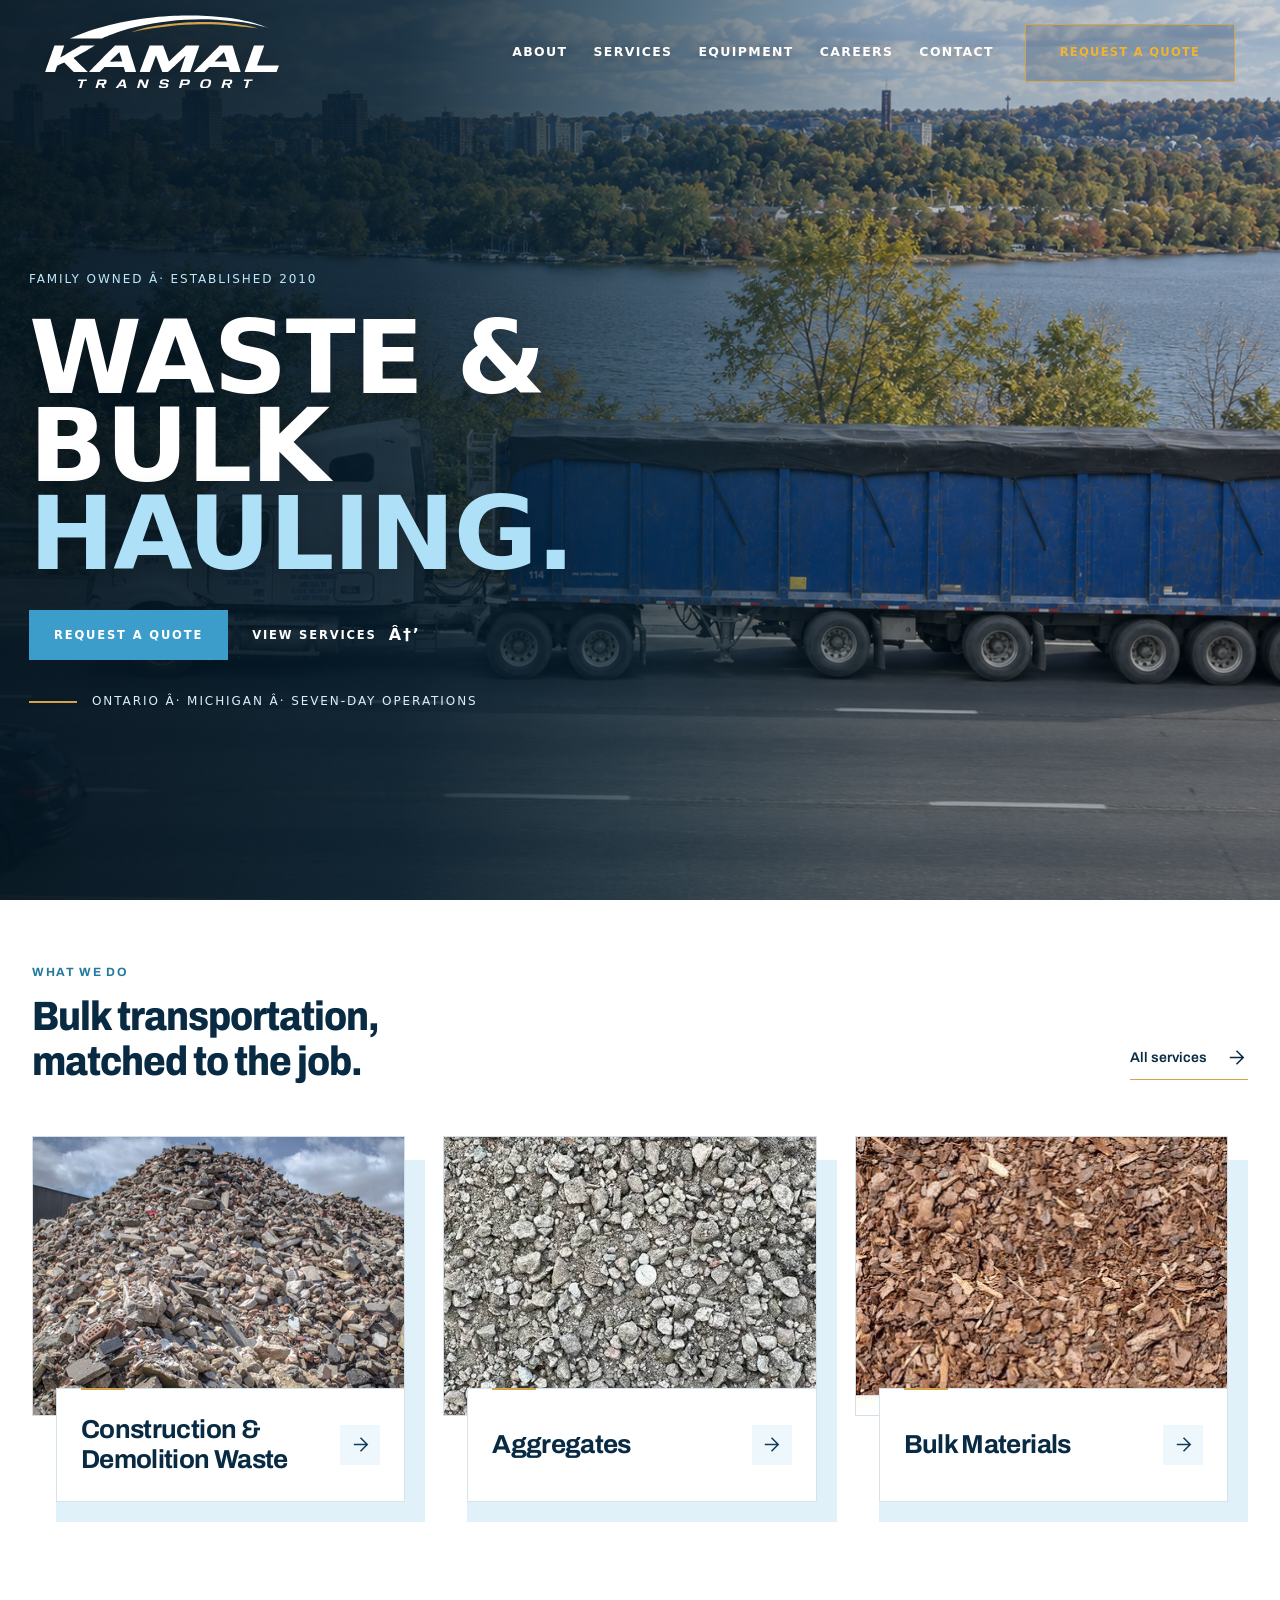
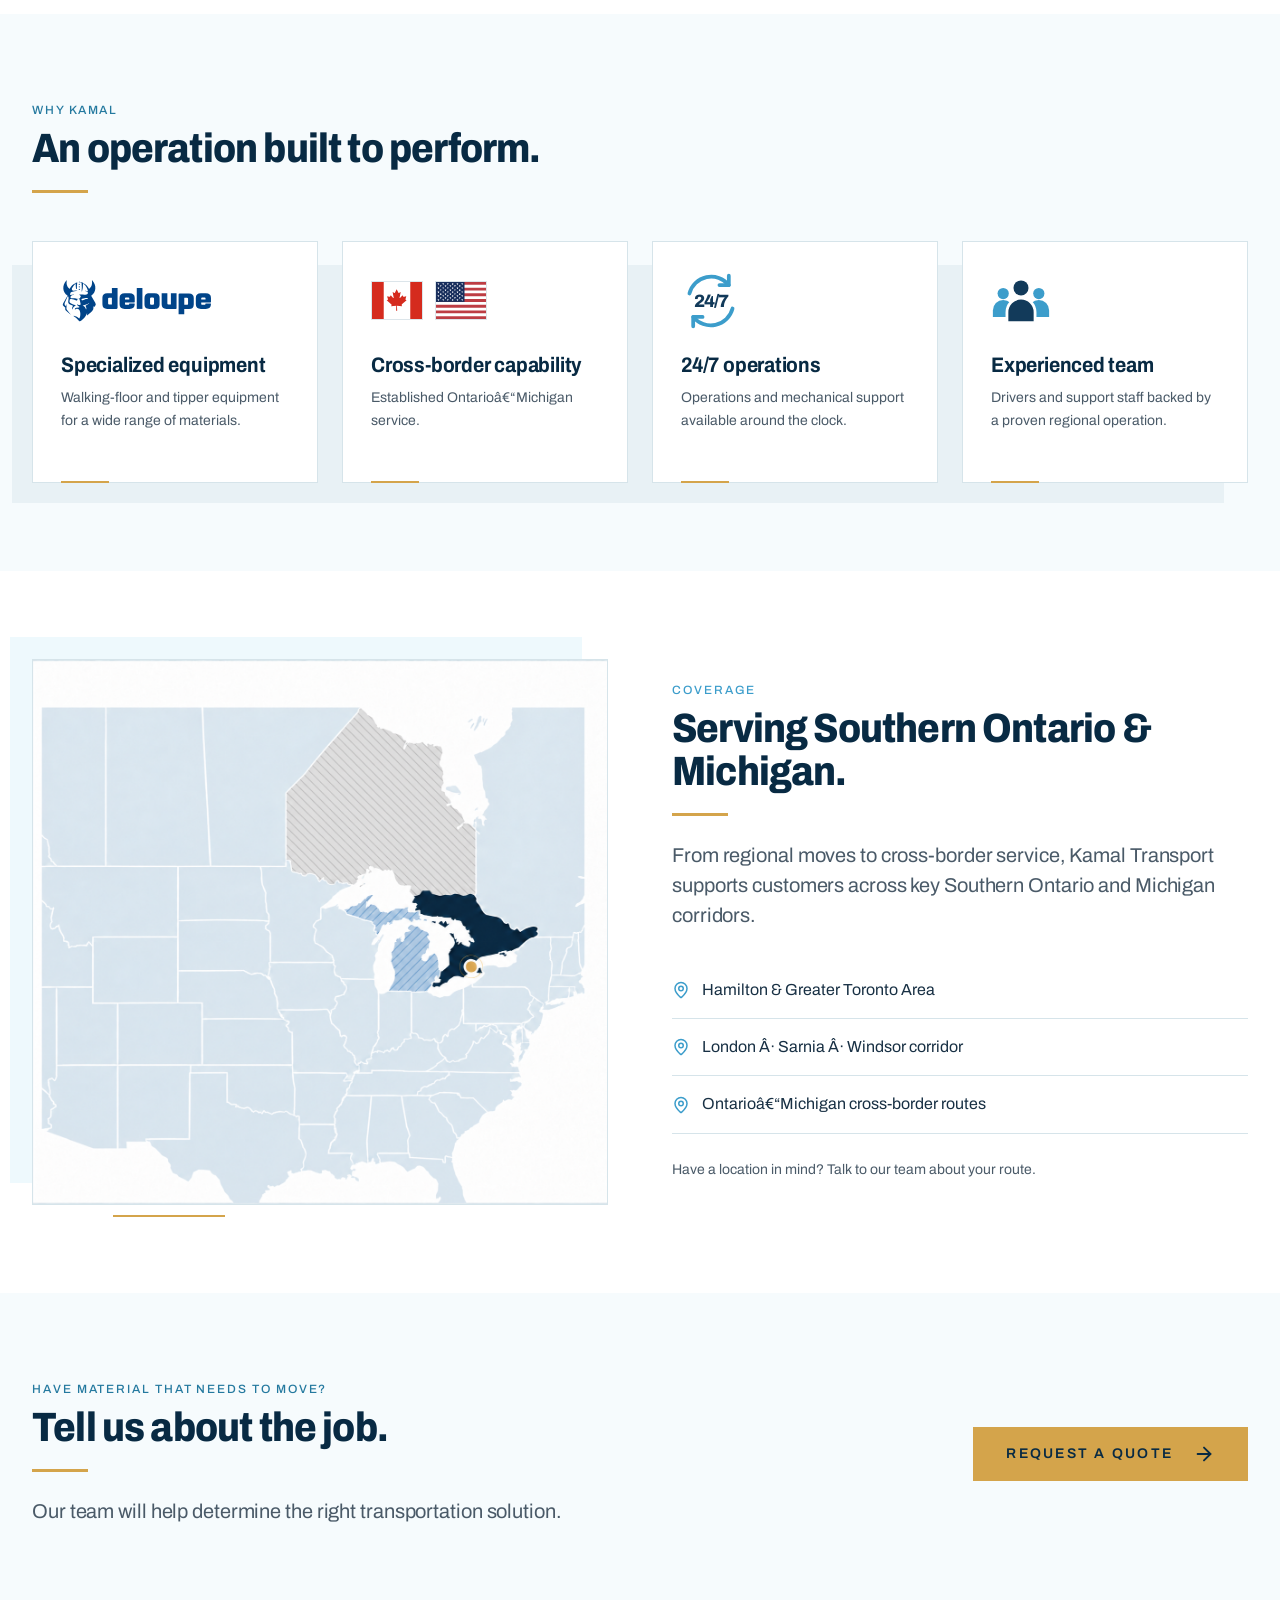
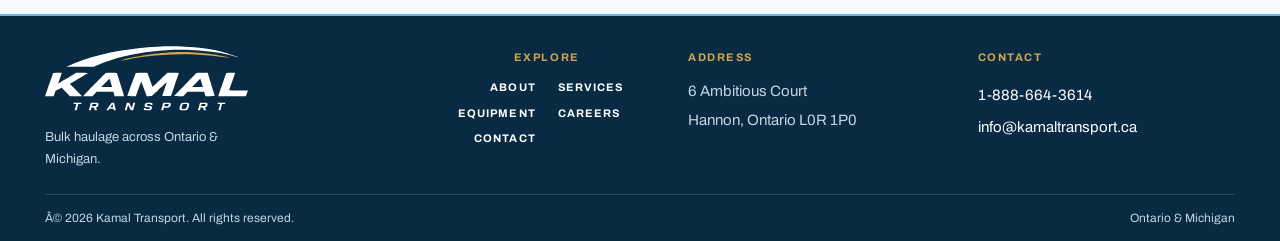
==== commit aa89f059: "Update 3D draft hero: right-align text at final frame with black gradient, minimal logo loader, and " ====
--- a/index.html
+++ b/index.html
@@ -1,4 +1,4 @@
-<!DOCTYPE html>
+﻿<!DOCTYPE html>
 
 <html lang="en">
 <head>
@@ -12,10 +12,10 @@
 <meta content="Waste and bulk haulage across Southern Ontario and Michigan. Contact Kamal Transport about your material, route and transportation requirements." name="description"/>
 <!-- Open Graph -->
 <link href="assets/Kamal_Transport_Mobile_Header_3x_576x181.png" rel="icon" type="image/png"/>
-<link href="tokens.css" rel="stylesheet"/>
-<link href="style.css" rel="stylesheet"/>
-<link href="home.css" rel="stylesheet"/>
-<script defer="" src="site.js?v=client-preview-20260909"></script>
+<link href="css/tokens.css" rel="stylesheet"/>
+<link href="css/style.css" rel="stylesheet"/>
+<link href="css/home.css" rel="stylesheet"/>
+<script defer="" src="js/site.js?v=client-preview-20260909"></script>
 <script type="application/ld+json">
 {
   "@context": "https://schema.org",
@@ -37,7 +37,7 @@
   "areaServed": ["Southern Ontario", "Michigan"]
 }
 </script>
-<link href="layout-refinements.css" rel="stylesheet"/><link href="service-gallery.css?v=offset-panels-20260907" rel="stylesheet"/><link as="font" crossorigin="" href="fonts/Archivo-variable.ttf" rel="preload" type="font/ttf"/><link href="editorial.css" rel="stylesheet"/><script defer="" src="editorial.js"></script><link href="hero-road-trial.css" rel="stylesheet"/><link href="compact-headers.css" rel="stylesheet"/><link href="service-photos.css" rel="stylesheet"/><!-- Client-preview sharing metadata. -->
+<link href="css/layout-refinements.css" rel="stylesheet"/><link href="css/service-gallery.css?v=offset-panels-20260907" rel="stylesheet"/><link as="font" crossorigin="" href="fonts/Archivo-variable.ttf" rel="preload" type="font/ttf"/><link href="css/editorial.css" rel="stylesheet"/><script defer="" src="js/editorial.js"></script><link href="css/hero-road-trial.css" rel="stylesheet"/><link href="css/compact-headers.css" rel="stylesheet"/><link href="css/service-photos.css" rel="stylesheet"/><!-- Client-preview sharing metadata. -->
 <link rel="canonical" href="https://temporary-flying-tuba-8orfybw.vercel.app/index.html"/>
 <meta property="og:type" content="website"/>
 <meta property="og:site_name" content="Kamal Transport"/>
@@ -85,13 +85,13 @@
 <div class="hero-backdrop"></div>
 <div class="hero-inner">
 <div class="hero-copy">
-<div class="hero-kicker">Family Owned · Established 2010</div>
+<div class="hero-kicker">Family Owned Â· Established 2010</div>
 <h1><span>Waste &amp;</span><span>Bulk</span><span>Hauling.</span></h1>
 <div class="hero-actions">
 <a class="btn primary" href="quote.html">Request a Quote</a>
-<a class="text-link light" href="services.html">View Services <span>→</span></a>
+<a class="text-link light" href="services.html">View Services <span>â†’</span></a>
 </div>
-<div class="hero-note">Ontario · Michigan · Seven-day operations</div>
+<div class="hero-note">Ontario Â· Michigan Â· Seven-day operations</div>
 </div>
 </div>
 </section>
@@ -114,7 +114,7 @@
 <article>
 <div class="proof-visual"><img alt="Canada" class="country-flag" height="39" loading="lazy" src="assets/flag-canada.svg" width="52"/><img alt="United States" class="country-flag" height="39" loading="lazy" src="assets/flag-united-states.svg" width="52"/></div>
 <h3>Cross-border capability</h3>
-<p>Established Ontario–Michigan service.</p>
+<p>Established Ontarioâ€“Michigan service.</p>
 </article>
 <article>
 <div class="proof-visual"><svg aria-hidden="true" class="ed-proof-symbol ed-proof-operations" fill="none" focusable="false" height="64" viewbox="0 0 64 64" width="64" xmlns="http://www.w3.org/2000/svg">
@@ -156,8 +156,8 @@
 </div>
 <ul class="routes">
 <li><svg aria-hidden="true" class="rf-icon" fill="none" focusable="false" height="24" stroke="currentColor" stroke-linecap="round" stroke-linejoin="round" stroke-width="2" viewbox="0 0 24 24" width="24" xmlns="http://www.w3.org/2000/svg"><path d="M20 10c0 4.993-5.539 10.193-7.399 11.799a1 1 0 0 1-1.202 0C9.539 20.193 4 14.993 4 10a8 8 0 0 1 16 0"></path><circle cx="12" cy="10" r="3"></circle></svg>Hamilton &amp; Greater Toronto Area</li>
-<li><svg aria-hidden="true" class="rf-icon" fill="none" focusable="false" height="24" stroke="currentColor" stroke-linecap="round" stroke-linejoin="round" stroke-width="2" viewbox="0 0 24 24" width="24" xmlns="http://www.w3.org/2000/svg"><path d="M20 10c0 4.993-5.539 10.193-7.399 11.799a1 1 0 0 1-1.202 0C9.539 20.193 4 14.993 4 10a8 8 0 0 1 16 0"></path><circle cx="12" cy="10" r="3"></circle></svg>London · Sarnia · Windsor corridor</li>
-<li><svg aria-hidden="true" class="rf-icon" fill="none" focusable="false" height="24" stroke="currentColor" stroke-linecap="round" stroke-linejoin="round" stroke-width="2" viewbox="0 0 24 24" width="24" xmlns="http://www.w3.org/2000/svg"><path d="M20 10c0 4.993-5.539 10.193-7.399 11.799a1 1 0 0 1-1.202 0C9.539 20.193 4 14.993 4 10a8 8 0 0 1 16 0"></path><circle cx="12" cy="10" r="3"></circle></svg>Ontario–Michigan cross-border routes</li>
+<li><svg aria-hidden="true" class="rf-icon" fill="none" focusable="false" height="24" stroke="currentColor" stroke-linecap="round" stroke-linejoin="round" stroke-width="2" viewbox="0 0 24 24" width="24" xmlns="http://www.w3.org/2000/svg"><path d="M20 10c0 4.993-5.539 10.193-7.399 11.799a1 1 0 0 1-1.202 0C9.539 20.193 4 14.993 4 10a8 8 0 0 1 16 0"></path><circle cx="12" cy="10" r="3"></circle></svg>London Â· Sarnia Â· Windsor corridor</li>
+<li><svg aria-hidden="true" class="rf-icon" fill="none" focusable="false" height="24" stroke="currentColor" stroke-linecap="round" stroke-linejoin="round" stroke-width="2" viewbox="0 0 24 24" width="24" xmlns="http://www.w3.org/2000/svg"><path d="M20 10c0 4.993-5.539 10.193-7.399 11.799a1 1 0 0 1-1.202 0C9.539 20.193 4 14.993 4 10a8 8 0 0 1 16 0"></path><circle cx="12" cy="10" r="3"></circle></svg>Ontarioâ€“Michigan cross-border routes</li>
 </ul>
 <small>Have a location in mind? Talk to our team about your route.</small>
 </div>
@@ -184,7 +184,8 @@
 <nav aria-label="Footer navigation" class="site-footer-nav"><p class="site-footer-heading">Explore</p><a href="about.html">About</a><a href="services.html">Services</a><a href="fleet.html">Equipment</a><a href="careers.html">Careers</a><a href="contact.html">Contact</a></nav>
 <div class="site-footer-address"><p class="site-footer-heading">Address</p><address>6 Ambitious Court<br/>Hannon, Ontario L0R 1P0</address></div>
 <div class="site-footer-contact"><p class="site-footer-heading">Contact</p><a href="tel:+18886643614">1-888-664-3614</a><a href="mailto:info@kamaltransport.ca">info@kamaltransport.ca</a></div>
-</div><div class="site-footer-bottom"><div class="site-footer-inner"><span>© <span data-year="">2026</span> Kamal Transport. All rights reserved.</span><span>Ontario &amp; Michigan</span></div></div>
+</div><div class="site-footer-bottom"><div class="site-footer-inner"><span>Â© <span data-year="">2026</span> Kamal Transport. All rights reserved.</span><span>Ontario &amp; Michigan</span></div></div>
 </footer>
 </body>
-</html>+</html>
+
--- a/css/tokens.css
+++ b/css/tokens.css
@@ -0,0 +1,50 @@
+﻿/* =========================================================
+   tokens.css â€” single source of truth for the Kamal Transport brand.
+   Linked first on every page. Replaces the three competing token
+   sets that previously coexisted (style.css :root, corporate.css
+   .rf block, hierarchy-v6.css .hx block, clear-sequence-palette.css).
+   ========================================================= */
+
+:root{
+  /* Brand palette â€” one navy, one gold. */
+  --navy:  #123a5a;
+  --deep:  #082a43;
+  --blue:  #68b7e6;
+  --blue2: #3c9dcb;
+  --gold:  #d4a44b;
+  --ink:   #183044;
+  --muted: #4a5a68;
+  --line:  #d6e4ea;
+  --pale:  #f6fbfd;
+  --ice:   #eef9fd;
+
+  /* Retained utility tokens referenced by the shared style.css. */
+  --white:  #fff;
+  --max:    1180px;
+  --shadow: 0 20px 55px rgba(10,48,73,.12);
+
+  /* Layout system. */
+  --container: 1320px;
+
+  /* 8px spacing scale â€” every padding, margin and gap snaps to it. */
+  --s1: 8px;
+  --s2: 16px;
+  --s3: 24px;
+  --s4: 32px;
+  --s5: 48px;
+  --s6: 64px;
+  --s7: 88px;
+}
+
+/* =========================================================
+   Typography â€” one family: Archivo variable (OFL).
+   Self-host Archivo[wdth,wght].woff2 (wght 100â€“900, wdth 62â€“125)
+   in /fonts. Until that file is present the site renders in the
+   system-ui fallback below; see README.txt for the drop-in step.
+   ========================================================= */
+@font-face{font-family:'Archivo';font-style:normal;font-weight:100 900;font-stretch:62% 125%;font-display:swap;src:url('../fonts/Archivo-variable.ttf') format('truetype');}
+
+:root{
+  --font: 'Archivo', system-ui, -apple-system, 'Segoe UI', Roboto, Arial, sans-serif;
+}
+
--- a/css/style.css
+++ b/css/style.css
@@ -0,0 +1,1258 @@
+﻿
+/* Tokens now live in tokens.css (linked first on every page). */
+*{box-sizing:border-box}html{scroll-behavior:smooth}body{margin:0;background:#fff;color:var(--ink);font-family:var(--font);line-height:1.65;-webkit-font-smoothing:antialiased}body.menu-open{overflow:hidden}a{color:inherit;text-decoration:none}img{display:block;max-width:100%}button,input,select,textarea{font:inherit}.wrap{width:min(calc(100% - 48px),var(--max));margin:auto}.narrow{max-width:900px}.section{padding:104px 0}.pale{background:var(--pale)}.eyebrow{font-size:.72rem;font-weight:900;letter-spacing:.16em;text-transform:uppercase;color:var(--blue2);margin-bottom:20px}.section h2,.section-heading h2,.why h2,.coverage h2,.cta h2,.inner-hero h1,.quote-strip p,.visual-caption strong{font-family:var(--font);text-transform:uppercase;letter-spacing:-.02em}.section h2,.section-heading h2,.why h2,.coverage h2{font-size:clamp(3rem,5.1vw,5.3rem);line-height:.92;margin:0;color:var(--deep)}.lead-dark{font-size:1.25rem;color:var(--navy);font-weight:700}.btn{display:inline-flex;align-items:center;justify-content:center;min-height:50px;padding:0 24px;border:1px solid transparent;font-size:.72rem;font-weight:900;letter-spacing:.12em;text-transform:uppercase;transition:.22s}.btn.primary{background:var(--blue2);color:#fff}.btn.primary:hover{background:var(--deep)}.btn.white{background:#fff;color:var(--deep)}.btn.white:hover{background:var(--deep);color:#fff}.text-link{display:inline-flex;gap:12px;align-items:center;font-size:.72rem;font-weight:900;letter-spacing:.12em;text-transform:uppercase;color:var(--navy)}.text-link.light{color:#fff}.text-link span{font-size:1rem}
+/* Header */
+.site-header{position:fixed;inset:0 0 auto;z-index:50;height:94px;color:#fff;border-bottom:1px solid rgba(255,255,255,.22);transition:.25s}.site-header.scrolled,.site-header.inner-header{height:79px;background:rgba(255,255,255,.98);color:var(--navy);border-bottom-color:rgba(18,58,90,.12);box-shadow:0 8px 25px rgba(14,47,70,.08)}.header-inner{width:min(calc(100% - 58px),1380px);height:100%;margin:auto;display:flex;align-items:center;justify-content:space-between;gap:35px}.brand{width:260px;height:100%;display:flex;align-items:center;position:relative}.brand img{width:100%;position:absolute;left:0;transition:.2s}.main-nav{display:flex;align-items:center;gap:28px}.main-nav>a:not(.nav-quote){font-size:.7rem;font-weight:900;letter-spacing:.1em;text-transform:uppercase;position:relative;padding:12px 0}.main-nav>a:not(.nav-quote):after{content:"";position:absolute;left:0;right:100%;bottom:5px;height:2px;background:var(--gold);transition:.2s}.main-nav>a:hover:after,.main-nav>a.active:after{right:0}.nav-quote{display:inline-flex;align-items:center;justify-content:center;height:46px;padding:0 19px;border:1px solid currentColor;font-size:.68rem;font-weight:900;letter-spacing:.11em;text-transform:uppercase}.site-header.scrolled .nav-quote,.site-header.inner-header .nav-quote{background:var(--blue2);border-color:var(--blue2);color:#fff}.menu-button{display:none;background:none;border:0;width:44px;height:44px;position:relative}.menu-button:before,.menu-button:after,.menu-button span{content:"";position:absolute;left:9px;right:9px;height:2px;background:currentColor;transition:.25s}.menu-button:before{top:14px}.menu-button span{top:21px}.menu-button:after{top:28px}.menu-button.open:before{transform:translateY(7px) rotate(45deg)}.menu-button.open span{opacity:0}.menu-button.open:after{transform:translateY(-7px) rotate(-45deg)}
+/* Hero */
+.home-hero{height:100svh;min-height:760px;position:relative;overflow:hidden;background:linear-gradient(115deg,#08283f 0%,#0f4769 45%,#78bfe2 100%);color:#fff}.hero-backdrop{position:absolute;inset:0;background:radial-gradient(circle at 72% 16%,rgba(255,255,255,.28),transparent 28%),linear-gradient(90deg,rgba(4,24,38,.96),rgba(5,41,62,.75) 44%,rgba(13,76,110,.1) 72%)}.hero-inner{width:min(calc(100% - 58px),1380px);height:100%;margin:auto;position:relative;display:flex;align-items:center}.hero-copy{width:47%;position:relative;z-index:3;padding-bottom:50px}.hero-kicker{font-size:.72rem;font-weight:900;letter-spacing:.16em;text-transform:uppercase;color:#bfe8fa;margin-bottom:23px}.hero-copy h1{font-family:var(--font);font-size:clamp(5rem,7.9vw,8.8rem);line-height:.82;letter-spacing:-.04em;text-transform:uppercase;margin:0}.hero-copy h1 span{display:block}.hero-copy h1 span:last-child{color:#aee1f7}.hero-copy p{max-width:600px;font-size:1.08rem;color:#dfedf4;margin:31px 0 30px}.hero-actions{display:flex;align-items:center;gap:27px}.hero-truck{position:absolute;width:min(1030px,72vw);right:-105px;bottom:14px;z-index:1;filter:saturate(.95) contrast(1.02)}.hero-note{position:absolute;left:max(29px,calc((100% - 1380px)/2));bottom:31px;z-index:4;font-size:.68rem;font-weight:900;text-transform:uppercase;letter-spacing:.16em;color:#d9f1fb}.hero-note:before{content:"";display:inline-block;width:48px;height:2px;background:var(--gold);vertical-align:middle;margin-right:15px}
+/* Mission */
+.mission{text-align:center}.mission h2{max-width:980px;margin:0 auto;font-size:clamp(3.2rem,6vw,6.5rem)}.mission p{max-width:820px;margin:29px auto 0;color:var(--muted);font-size:1.08rem}
+/* Section headings */
+.section-heading{display:grid;grid-template-columns:1.15fr .75fr;gap:90px;align-items:end;margin-bottom:55px}.section-heading p{margin:0;color:var(--muted);font-size:1.02rem}.service-lines{border-top:1px solid var(--line)}.service-lines a{display:grid;grid-template-columns:90px 1.3fr 1fr 40px;align-items:center;gap:25px;padding:28px 0;border-bottom:1px solid var(--line);transition:.2s}.service-lines a:hover{padding-left:16px;color:var(--blue2)}.service-lines span{font-family:var(--font);font-size:1.55rem;font-weight:700;color:var(--blue2)}.service-lines strong{font-family:var(--font);font-size:2rem;text-transform:uppercase;color:var(--deep)}.service-lines em{font-style:normal;color:var(--muted)}.service-lines b{font-size:1.25rem}
+/* Why/stats */
+.why-intro{max-width:840px}.why-intro p{max-width:680px;color:var(--muted);margin:25px 0 0}.stats-band{display:grid;grid-template-columns:repeat(4,1fr);background:var(--navy);color:#fff;margin:55px 0 48px}.stats-band>div{padding:36px 30px;border-right:1px solid rgba(255,255,255,.16)}.stats-band>div:last-child{border-right:0}.stats-band strong{display:block;font-family:var(--font);font-size:4.9rem;line-height:.85;color:#aee1f7}.stats-band span{display:block;font-size:.68rem;font-weight:900;letter-spacing:.13em;text-transform:uppercase;margin-top:13px}.proof-grid{display:grid;grid-template-columns:repeat(3,1fr);gap:32px}.proof-grid article{border-top:3px solid var(--blue);padding:30px 4px 0}.proof-icon{width:46px;height:46px;border:1px solid var(--line);display:grid;place-items:center;font-family:var(--font);font-size:1.45rem;font-weight:800;color:var(--blue2)}.proof-grid h3{font-family:var(--font);font-size:2rem;text-transform:uppercase;margin:23px 0 8px;color:var(--deep)}.proof-grid p{margin:0;color:var(--muted)}
+/* Visual break */
+.visual-break{position:relative;min-height:620px;overflow:hidden;background:#dbeef7}.visual-break>img{width:100%;height:620px;object-fit:cover}.visual-break:after{content:"";position:absolute;inset:0;background:linear-gradient(90deg,rgba(4,24,38,.66),transparent 58%)}.visual-caption{position:absolute;z-index:2;left:max(24px,calc((100% - 1180px)/2));top:50%;transform:translateY(-50%);color:#fff;max-width:470px}.visual-caption span{display:block;font-size:.7rem;font-weight:900;letter-spacing:.15em;text-transform:uppercase;color:#bfe8fa;margin-bottom:15px}.visual-caption strong{display:block;font-size:4.6rem;line-height:.9}.visual-caption a{display:inline-block;margin-top:25px;font-size:.72rem;font-weight:900;letter-spacing:.12em;text-transform:uppercase;border-bottom:2px solid var(--gold);padding-bottom:5px}
+/* Coverage */
+.coverage-heading{max-width:820px;margin-bottom:45px}.coverage-heading p{max-width:700px;color:var(--muted)}.map-frame{border:1px solid var(--line);background:#fff;padding:18px}.map-frame img{width:100%}.cta{background:var(--blue);padding:58px 0}.cta .wrap{display:flex;justify-content:space-between;align-items:center;gap:40px}.cta span{font-size:.7rem;font-weight:900;letter-spacing:.14em;text-transform:uppercase;color:#194963}.cta h2{font-size:3.2rem;margin:8px 0 0;color:var(--deep);line-height:.95}
+/* Inner pages */
+.inner-hero{padding:184px 0 72px;background:linear-gradient(120deg,var(--ice),#fff);position:relative;overflow:hidden}.inner-hero:after{content:"";position:absolute;right:-160px;top:-330px;width:680px;height:680px;border:1px solid rgba(18,58,90,.11);border-radius:50%;box-shadow:0 0 0 70px rgba(104,183,230,.045),0 0 0 140px rgba(104,183,230,.025)}.inner-hero .wrap{position:relative;z-index:1}.breadcrumb{font-size:.7rem;font-weight:900;letter-spacing:.13em;text-transform:uppercase;color:var(--blue2);margin-bottom:23px}.breadcrumb a{color:var(--navy)}.inner-hero h1{font-size:clamp(4.5rem,8vw,8rem);line-height:.86;margin:0;color:var(--deep)}.inner-hero p{max-width:650px;color:var(--muted);font-size:1.06rem}.story-grid{display:grid;grid-template-columns:.92fr 1.08fr;gap:78px;align-items:center}.story-copy p{color:var(--muted)}.story-visual{position:relative}.story-visual img{width:100%;box-shadow:var(--shadow)}.visual-badge{position:absolute;left:-34px;bottom:-34px;background:var(--navy);color:#fff;padding:27px 34px;min-width:220px}.visual-badge strong{font-family:var(--font);font-size:4rem;display:block;line-height:1;color:#aee1f7}.visual-badge span{font-size:.66rem;font-weight:900;letter-spacing:.12em;text-transform:uppercase}.operations{display:grid;grid-template-columns:repeat(3,1fr);gap:20px}.operations article{background:#fff;border:1px solid var(--line);padding:36px}.operations strong{font-family:var(--font);font-size:5rem;line-height:.9;color:var(--navy)}.operations h3{font-family:var(--font);font-size:2rem;text-transform:uppercase;margin:18px 0 6px}.operations p{margin:0;color:var(--muted)}.value-sections{display:grid;grid-template-columns:repeat(3,1fr);gap:40px}.value-sections article{border-top:1px solid var(--line);padding-top:30px}.value-sections h2{font-size:3rem}.value-sections p{color:var(--muted)}.quote-strip{background:var(--deep);color:#fff;padding:48px 0}.quote-strip .wrap{display:flex;justify-content:space-between;gap:40px;align-items:center}.quote-strip p{font-size:2.25rem;line-height:1;margin:0;max-width:780px}.quote-strip a{font-size:.72rem;font-weight:900;letter-spacing:.12em;text-transform:uppercase;color:#aee1f7}
+/* Services */
+.service-intro{display:grid;grid-template-columns:1fr 1fr;gap:90px;margin-bottom:70px}.service-intro p{color:var(--muted);font-size:1.05rem;margin:0}.detail-list{border-top:1px solid var(--line)}.detail-list article{display:grid;grid-template-columns:75px .95fr 1.1fr;gap:42px;padding:48px 0;border-bottom:1px solid var(--line)}.detail-list article>span{font-family:var(--font);font-size:1.8rem;font-weight:800;color:var(--blue2)}.detail-list h3{font-family:var(--font);font-size:2.75rem;line-height:1;text-transform:uppercase;margin:0;color:var(--deep)}.detail-list p{margin:0;color:var(--muted)}.tags{display:flex;flex-wrap:wrap;gap:8px;margin-top:18px}.tags b{font-size:.66rem;letter-spacing:.08em;text-transform:uppercase;border:1px solid var(--line);padding:7px 10px;color:var(--navy)}.materials-layout{display:grid;grid-template-columns:.9fr 1.1fr;gap:80px;align-items:start}.materials-layout p{color:var(--muted);margin-bottom:28px}.material-list{border-top:1px solid var(--line)}.material-list div{display:grid;grid-template-columns:75px 1fr;padding:19px 0;border-bottom:1px solid var(--line);align-items:center}.material-list strong{font-family:var(--font);font-size:1.5rem;color:var(--blue2)}.material-list span{font-family:var(--font);font-size:1.7rem;text-transform:uppercase;color:var(--deep)}.coverage-inline{background:var(--navy);color:#fff;padding:80px 0}.coverage-inline .wrap{display:grid;grid-template-columns:.7fr 1.3fr;gap:60px;align-items:center}.coverage-inline h2{font-family:var(--font);font-size:4.7rem;text-transform:uppercase;line-height:.9;margin:0}.coverage-inline p{color:#bdd5e2}.coverage-inline img{background:#fff;padding:12px}.light-eye{color:#aee1f7}
+/* Fleet */
+.fleet-feature{display:grid;grid-template-columns:.85fr 1.15fr;gap:65px;align-items:center}.fleet-copy p{color:var(--muted)}.fleet-art{background:var(--ice);padding:10px}.fleet-art img{width:100%}.specs{margin-top:30px;border-top:1px solid var(--line)}.specs div{display:flex;justify-content:space-between;gap:20px;padding:15px 0;border-bottom:1px solid var(--line)}.specs span{color:var(--muted)}.specs strong{color:var(--navy)}.maintenance-grid{display:grid;grid-template-columns:1.2fr .8fr;gap:70px;align-items:center}.maintenance-grid img{box-shadow:var(--shadow)}.maintenance-grid p{color:var(--muted)}.advantages{display:grid;grid-template-columns:repeat(4,1fr);gap:16px}.advantages article{border:1px solid var(--line);padding:28px;min-height:245px}.advantages span{font-family:var(--font);font-size:1.6rem;font-weight:800;color:var(--blue2)}.advantages h3{font-family:var(--font);font-size:1.8rem;line-height:1;text-transform:uppercase;margin:36px 0 10px}.advantages p{color:var(--muted);margin:0}
+/* Contact / map */
+.contact-layout{display:grid;grid-template-columns:.78fr 1.22fr;gap:70px;align-items:start}.general>p{color:var(--muted)}.contact-lines{margin:34px 0;border-top:1px solid var(--line)}.contact-lines div{display:grid;grid-template-columns:105px 1fr;gap:15px;padding:17px 0;border-bottom:1px solid var(--line)}.contact-lines span{font-size:.67rem;font-weight:900;letter-spacing:.11em;text-transform:uppercase;color:var(--blue2)}.contact-lines a,.contact-lines strong{color:var(--navy);font-weight:700}.google-map{position:relative;border:1px solid var(--line);background:var(--ice);padding:12px}.google-map iframe,.google-map>img{width:100%;height:520px;border:0;display:block}.google-map>img{display:none;object-fit:cover}.google-map a{display:block;padding:14px 5px 2px;font-size:.7rem;font-weight:900;letter-spacing:.1em;text-transform:uppercase;color:var(--navy)}.contact-note{background:var(--pale);padding:38px 0}.contact-note .wrap{display:flex;justify-content:space-between;gap:30px;align-items:center}.contact-note strong{display:block;font-family:var(--font);font-size:1.8rem;text-transform:uppercase;color:var(--deep)}.contact-note span{color:var(--muted)}.contact-note a{font-size:.72rem;font-weight:900;letter-spacing:.12em;text-transform:uppercase;color:var(--blue2)}
+/* Quote */
+.quote-layout{display:grid;grid-template-columns:.75fr 1.25fr;gap:78px;align-items:start}.quote-copy p{color:var(--muted)}.quote-help{display:grid;gap:10px;margin-top:30px;border-top:1px solid var(--line);padding-top:22px}.quote-help strong{font-family:var(--font);font-size:1.6rem;text-transform:uppercase}.quote-help span{color:var(--muted);padding-left:18px;position:relative}.quote-help span:before{content:"";width:6px;height:6px;border-radius:50%;background:var(--blue);position:absolute;left:0;top:.65em}.simple-form{border:1px solid var(--line);padding:34px;display:grid;grid-template-columns:1fr 1fr;gap:18px;background:#fff;box-shadow:0 16px 45px rgba(12,48,72,.07)}.field{display:grid;gap:7px}.field.full{grid-column:1/-1}.field label{font-size:.67rem;font-weight:900;letter-spacing:.1em;text-transform:uppercase;color:var(--navy)}.field input,.field select,.field textarea{width:100%;border:1px solid #cbdbe3;background:#fff;padding:13px 14px;outline:none}.field input,.field select{height:50px}.field textarea{min-height:125px;resize:vertical}.field input:focus,.field select:focus,.field textarea:focus{border-color:var(--blue);box-shadow:0 0 0 3px rgba(104,183,230,.15)}.simple-form .btn{justify-self:start}.form-status{display:none;grid-column:1/-1;background:#e8f7ee;color:#275d3c;padding:13px}.form-status.show{display:block}.error-hero{min-height:690px}.error-hero .hero-actions{margin-top:28px}
+/* Footer */
+.site-footer{background:#071f32;color:#b8ccd7;padding:68px 0 24px}.footer-top{display:grid;grid-template-columns:1.35fr .7fr 1fr;gap:70px}.footer-brand{width:245px;margin-bottom:18px}.footer-top p{max-width:400px;color:#91aab8}.footer-nav{display:grid;align-content:start;gap:10px}.footer-nav a,.footer-contact a,.footer-contact span{font-size:.86rem}.footer-nav a:hover,.footer-contact a:hover{color:#fff}.footer-contact{display:grid;align-content:start;gap:9px}.footer-contact strong{font-family:var(--font);font-size:1.3rem;color:#fff;text-transform:uppercase;margin-bottom:8px}.footer-bottom{border-top:1px solid rgba(255,255,255,.11);margin-top:48px;padding-top:19px;display:flex;justify-content:space-between;gap:30px;font-size:.72rem;color:#718e9f}
+/* Motion */
+.reveal{opacity:1;transform:none}.reveal.visible{opacity:1;transform:none}
+@media(max-width:1080px){.main-nav{gap:18px}.brand{width:220px}.hero-copy{width:55%}.hero-truck{right:-250px;width:980px}.story-grid,.fleet-feature,.contact-layout,.quote-layout{gap:45px}.footer-top{gap:40px}.advantages{grid-template-columns:repeat(2,1fr)}}
+@media(max-width:860px){.site-header{height:78px}.header-inner{width:calc(100% - 30px)}.brand{width:205px}.menu-button{display:block;z-index:3;color:inherit}.main-nav{position:fixed;inset:0;background:var(--deep);display:flex;flex-direction:column;align-items:flex-start;justify-content:center;gap:0;padding:95px 38px;transform:translateX(100%);transition:.3s;z-index:2;color:#fff}.main-nav.open{transform:none}.main-nav>a:not(.nav-quote),.site-header.scrolled .main-nav>a:not(.nav-quote),.site-header.inner-header .main-nav>a:not(.nav-quote){font-family:var(--font);font-size:2.25rem;padding:8px 0;color:#fff}.nav-quote{margin-top:24px}.site-header.scrolled .menu-button.open,.site-header.inner-header .menu-button.open{color:#fff}.home-hero{min-height:900px}.hero-inner{align-items:flex-start;padding-top:155px}.hero-copy{width:100%;max-width:650px}.hero-copy h1{font-size:clamp(4.7rem,14vw,7.5rem)}.hero-truck{width:980px;right:-350px;bottom:35px;opacity:.72}.hero-note{display:none}.section{padding:82px 0}.section-heading,.story-grid,.service-intro,.materials-layout,.coverage-inline .wrap,.fleet-feature,.maintenance-grid,.contact-layout,.quote-layout{grid-template-columns:1fr;gap:42px}.service-lines a{grid-template-columns:60px 1fr 36px}.service-lines em{grid-column:2}.stats-band{grid-template-columns:repeat(2,1fr)}.stats-band>div:nth-child(2){border-right:0}.stats-band>div:nth-child(-n+2){border-bottom:1px solid rgba(255,255,255,.16)}.proof-grid{grid-template-columns:1fr}.visual-caption strong{font-size:3.7rem}.value-sections{grid-template-columns:1fr}.detail-list article{grid-template-columns:60px 1fr}.detail-list article>div{grid-column:2}.operations{grid-template-columns:1fr}.google-map iframe,.google-map>img{height:440px}.footer-top{grid-template-columns:1fr 1fr}.footer-top>div:first-child{grid-column:1/-1}}
+@media(max-width:580px){.wrap{width:calc(100% - 30px)}.section{padding:70px 0}.home-hero{min-height:820px}.hero-inner{width:calc(100% - 30px);padding-top:135px}.hero-copy h1{font-size:4.2rem}.hero-copy p{font-size:.96rem}.hero-actions{align-items:flex-start;flex-direction:column;gap:18px}.hero-truck{width:780px;right:-315px;bottom:80px}.mission h2,.section h2,.section-heading h2,.why h2,.coverage h2{font-size:3.35rem}.service-lines a{grid-template-columns:42px 1fr 24px;gap:14px}.service-lines strong{font-size:1.55rem}.stats-band{grid-template-columns:1fr}.stats-band>div{border-right:0;border-bottom:1px solid rgba(255,255,255,.16)}.stats-band strong{font-size:4rem}.visual-break,.visual-break>img{height:540px;min-height:540px}.visual-break>img{object-position:40% center}.visual-caption{left:24px;right:24px}.visual-caption strong{font-size:3.1rem}.cta .wrap,.quote-strip .wrap,.contact-note .wrap,.footer-bottom{display:block}.cta .btn{margin-top:22px}.inner-hero{padding:145px 0 60px}.inner-hero h1{font-size:4.3rem}.visual-badge{left:15px;bottom:-28px}.value-sections h2{font-size:2.7rem}.detail-list article{grid-template-columns:1fr;gap:13px}.detail-list article>div{grid-column:auto}.materials-layout .btn{width:100%}.advantages{grid-template-columns:1fr}.simple-form{grid-template-columns:1fr;padding:24px 20px}.field.full{grid-column:auto}.footer-top{grid-template-columns:1fr}.footer-top>div:first-child{grid-column:auto}.footer-bottom span{display:block;margin-top:8px}.google-map iframe{display:none}.google-map>img{display:block;height:auto}}
+
+/* =========================================================
+   Mobile and tablet optimization pass â€” July 2026
+   Preserves the desktop composition while rebuilding the
+   layout for touch, narrow screens and short mobile viewports.
+   ========================================================= */
+html,body{max-width:100%;overflow-x:hidden}
+main,section,.wrap,.header-inner,.footer-top>*{min-width:0}
+h1,h2,h3,strong,p,a,span{overflow-wrap:break-word}
+a,button,.btn,input,select,textarea{-webkit-tap-highlight-color:transparent}
+.btn,.nav-quote,.menu-button{touch-action:manipulation}
+
+@media (max-width:860px){
+  :root{--mobile-pad:20px}
+  .wrap{width:min(calc(100% - (var(--mobile-pad) * 2)),var(--max))}
+  .site-header,.site-header.scrolled,.site-header.inner-header{height:70px}
+  .site-header{padding-top:env(safe-area-inset-top)}
+  .header-inner{width:calc(100% - 30px);gap:14px}
+  .brand{width:164px;flex:0 0 164px}
+  .menu-button{display:block;width:46px;height:46px;margin-right:-7px;z-index:53;color:inherit;flex:0 0 46px}
+  .menu-button:before,.menu-button:after,.menu-button span{left:12px;right:12px}
+  .main-nav{inset:0;min-height:100dvh;padding:calc(92px + env(safe-area-inset-top)) 28px calc(34px + env(safe-area-inset-bottom));justify-content:flex-start;overflow-y:auto;overscroll-behavior:contain;background:linear-gradient(145deg,#061f31 0%,#0d3b59 100%)}
+  .main-nav>a:not(.nav-quote),.site-header.scrolled .main-nav>a:not(.nav-quote),.site-header.inner-header .main-nav>a:not(.nav-quote){width:100%;font-size:clamp(1.9rem,8vw,2.45rem);line-height:1;padding:13px 0;border-bottom:1px solid rgba(255,255,255,.13)}
+  .main-nav>a:not(.nav-quote):after{display:none}
+  .main-nav .nav-quote,.site-header.scrolled .main-nav .nav-quote,.site-header.inner-header .main-nav .nav-quote{width:100%;height:54px;margin-top:28px;background:var(--blue2);border-color:var(--blue2);color:#fff}
+
+  .home-hero{height:auto;min-height:680px}
+  .hero-backdrop{background:radial-gradient(circle at 74% 14%,rgba(255,255,255,.20),transparent 30%),linear-gradient(155deg,rgba(4,24,38,.98),rgba(8,51,75,.9) 65%,rgba(62,143,180,.78))}
+  .hero-inner{width:calc(100% - 40px);height:auto;min-height:680px;display:block;padding:112px 0 232px}
+  .hero-copy{width:100%;max-width:610px;padding:0}
+  .hero-kicker{font-size:.64rem;letter-spacing:.14em;margin-bottom:15px}
+  .hero-copy h1{font-size:clamp(3.65rem,12vw,6.35rem);line-height:.84;letter-spacing:-.045em}
+  .hero-copy p{max-width:560px;font-size:.98rem;line-height:1.55;margin:23px 0 23px}
+  .hero-actions{gap:20px}
+  .hero-truck{left:20px;right:auto;bottom:22px;width:calc(100% - 40px);max-width:660px;opacity:1;filter:saturate(.94) contrast(1.02);box-shadow:0 15px 34px rgba(3,25,39,.24)}
+  .hero-note{display:none}
+
+  .section{padding:78px 0}
+  .section-heading{margin-bottom:36px}
+  .section-heading,.story-grid,.service-intro,.materials-layout,.coverage-inline .wrap,.fleet-feature,.maintenance-grid,.contact-layout,.quote-layout{grid-template-columns:1fr;gap:38px}
+  .section h2,.section-heading h2,.why h2,.coverage h2{font-size:clamp(3rem,8vw,4.55rem)}
+  .mission h2{font-size:clamp(3.1rem,8vw,4.7rem)}
+  .mission p{font-size:1rem;margin-top:24px}
+
+  .service-lines a{grid-template-columns:56px minmax(0,1fr) 30px;grid-template-rows:auto auto;column-gap:16px;row-gap:4px;padding:24px 0}
+  .service-lines a:hover{padding-left:0}
+  .service-lines a>span{grid-column:1;grid-row:1/3;align-self:start;font-size:1.4rem}
+  .service-lines a>strong{grid-column:2;grid-row:1;font-size:1.72rem;line-height:1.02}
+  .service-lines a>em{grid-column:2;grid-row:2;font-size:.93rem;line-height:1.4}
+  .service-lines a>b{grid-column:3;grid-row:1/3;align-self:center;text-align:right}
+
+  .stats-band{grid-template-columns:repeat(2,minmax(0,1fr));margin:42px 0}
+  .stats-band>div{padding:29px 25px}
+  .stats-band>div:nth-child(2){border-right:0}
+  .stats-band>div:nth-child(-n+2){border-bottom:1px solid rgba(255,255,255,.16)}
+  .stats-band strong{font-size:4rem}
+  .proof-grid{gap:31px}
+  .proof-grid article{padding-top:25px}
+
+  .visual-break,.visual-break>img{height:510px;min-height:510px}
+  .visual-break>img{object-position:center center}
+  .visual-break:after{background:linear-gradient(90deg,rgba(4,24,38,.77),rgba(4,24,38,.22) 78%,transparent)}
+  .visual-caption{left:var(--mobile-pad);right:var(--mobile-pad);max-width:500px}
+  .visual-caption strong{font-size:clamp(3.15rem,9vw,4.2rem)}
+
+  .map-frame{padding:11px}
+  .map-frame img{aspect-ratio:1200/620;object-fit:contain}
+  .cta{padding:48px 0}
+  .cta .wrap{align-items:flex-start}
+  .cta h2{font-size:clamp(2.65rem,7vw,3.2rem)}
+
+  .inner-hero{padding:137px 0 58px}
+  .inner-hero:after{right:-330px;top:-400px}
+  .inner-hero h1{font-size:clamp(4rem,11vw,6rem)}
+  .inner-hero p{font-size:1rem}
+  .story-visual{margin-bottom:22px}
+  .visual-badge{left:18px;bottom:-24px;min-width:190px;padding:22px 26px}
+  .visual-badge strong{font-size:3.2rem}
+  .operations{grid-template-columns:repeat(3,minmax(0,1fr));gap:12px}
+  .operations article{padding:26px 18px;min-width:0}
+  .operations strong{font-size:3.5rem}
+  .operations h3{font-size:1.35rem}
+  .value-sections{gap:42px}
+
+  .detail-list article{grid-template-columns:54px minmax(0,1fr);gap:22px;padding:38px 0}
+  .detail-list article>div{grid-column:2}
+  .detail-list h3{font-size:2.35rem}
+  .material-list div{grid-template-columns:58px 1fr}
+  .coverage-inline{padding:65px 0}
+  .coverage-inline h2{font-size:4rem}
+
+  .fleet-art{padding:7px}
+  .specs div{align-items:flex-start}
+  .advantages{grid-template-columns:repeat(2,minmax(0,1fr));gap:14px}
+  .advantages article{min-height:220px;padding:24px}
+
+  .contact-layout{gap:34px}
+  .contact-lines{margin:27px 0}
+  .google-map iframe,.google-map>img{height:390px}
+  .contact-note .wrap{align-items:flex-start}
+  .quote-layout{gap:34px}
+  .simple-form{padding:28px;gap:16px}
+  .field input,.field select{height:52px}
+  .field input,.field select,.field textarea{font-size:16px}
+
+  .site-footer{padding:56px 0 24px}
+  .footer-top{gap:40px}
+  .footer-brand{width:215px}
+  .footer-bottom{margin-top:38px}
+}
+
+@media (max-width:580px){
+  :root{--mobile-pad:15px}
+  body{font-size:15px;line-height:1.58}
+  .wrap{width:calc(100% - 30px)}
+  .site-header,.site-header.scrolled,.site-header.inner-header{height:64px}
+  .header-inner{width:calc(100% - 22px)}
+  .brand{width:145px;flex-basis:145px}
+  .menu-button{width:44px;height:44px}
+
+  .home-hero{min-height:610px}
+  .hero-inner{width:calc(100% - 30px);min-height:610px;padding:96px 0 195px}
+  .hero-kicker{font-size:.59rem;margin-bottom:12px}
+  .hero-copy h1{font-size:clamp(3.15rem,13.1vw,4.45rem);line-height:.83}
+  .hero-copy p{font-size:.88rem;line-height:1.52;margin:18px 0 19px;max-width:355px}
+  .hero-actions{flex-direction:row;align-items:center;gap:18px}
+  .hero-actions .btn{min-height:46px;padding:0 22px}
+  .hero-actions .text-link{font-size:.63rem}
+  .hero-truck{left:15px;bottom:16px;width:calc(100% - 30px);max-width:none}
+
+  .section{padding:62px 0}
+  .eyebrow{font-size:.61rem;margin-bottom:14px}
+  .mission{text-align:left}
+  .mission h2,.section h2,.section-heading h2,.why h2,.coverage h2{font-size:clamp(2.75rem,11.7vw,3.55rem);line-height:.91}
+  .mission p{font-size:.94rem;line-height:1.55;margin-top:20px}
+  .section-heading{gap:17px;margin-bottom:31px}
+  .section-heading p{font-size:.92rem}
+
+  .service-lines a{grid-template-columns:35px minmax(0,1fr) 22px;column-gap:11px;padding:20px 0}
+  .service-lines a>span{font-size:1.05rem}
+  .service-lines a>strong{font-size:1.42rem;line-height:1.03}
+  .service-lines a>em{font-size:.78rem;line-height:1.35}
+  .service-lines a>b{font-size:1rem}
+
+  .why-intro p{margin-top:18px}
+  .stats-band{grid-template-columns:repeat(2,minmax(0,1fr));margin:31px 0 34px}
+  .stats-band>div{padding:22px 17px;min-height:105px}
+  .stats-band>div:nth-child(odd){border-right:1px solid rgba(255,255,255,.16)}
+  .stats-band>div:nth-child(even){border-right:0}
+  .stats-band>div:nth-child(3){border-bottom:0}
+  .stats-band>div:nth-child(4){border-bottom:0}
+  .stats-band strong{font-size:3.05rem}
+  .stats-band span{font-size:.55rem;margin-top:8px}
+  .proof-grid{gap:28px}
+  .proof-grid h3{font-size:1.68rem;margin:17px 0 6px}
+  .proof-grid p{font-size:.88rem}
+  .proof-icon{width:40px;height:40px;font-size:1.18rem}
+
+  .visual-break,.visual-break>img{height:390px;min-height:390px}
+  .visual-break>img{object-position:44% center}
+  .visual-caption{left:15px;right:15px;top:auto;bottom:38px;transform:none;max-width:330px}
+  .visual-caption strong{font-size:clamp(2.62rem,11vw,3.25rem);line-height:.89}
+  .visual-caption a{margin-top:20px}
+
+  .coverage-heading{margin-bottom:29px}
+  .map-frame{padding:7px}
+  .map-frame img{min-height:185px}
+  .cta{padding:41px 0}
+  .cta .wrap,.contact-note .wrap,.footer-bottom{display:block}
+  .cta h2{font-size:2.65rem}
+  .cta .btn{width:100%;margin-top:22px}
+
+  .inner-hero{padding:116px 0 47px}
+  .inner-hero h1{font-size:clamp(3.45rem,15vw,4.5rem);line-height:.88}
+  .breadcrumb{font-size:.59rem;margin-bottom:16px}
+  .story-grid,.service-intro,.materials-layout,.coverage-inline .wrap,.fleet-feature,.maintenance-grid,.contact-layout,.quote-layout{gap:30px}
+  .lead-dark{font-size:1.06rem}
+  .story-copy p{font-size:.92rem}
+  .story-visual{margin:2px 0 30px}
+  .visual-badge{left:12px;bottom:-20px;min-width:165px;padding:18px 21px}
+  .visual-badge strong{font-size:2.8rem}
+  .visual-badge span{font-size:.64rem}
+
+  .operations{grid-template-columns:1fr;gap:0}
+  .operations article{min-height:0;padding:23px 0;border-left:0;border-right:0;border-bottom:1px solid var(--line)}
+  .operations strong{font-size:3.25rem}
+  .operations h3{font-size:1.55rem}
+  .value-sections h2{font-size:2.45rem}
+
+  .detail-list article{grid-template-columns:1fr;gap:8px;padding:31px 0}
+  .detail-list article>div{grid-column:auto}
+  .detail-list article>span{font-size:1.35rem}
+  .detail-list h3{font-size:2.05rem}
+  .tags{gap:6px}
+  .tags b{font-size:.57rem;padding:6px 8px}
+  .materials-layout .btn{width:100%}
+  .material-list div{grid-template-columns:45px 1fr;padding:16px 0}
+  .material-list span{font-size:1.42rem}
+  .coverage-inline{padding:55px 0}
+  .coverage-inline h2{font-size:3.2rem}
+
+  .fleet-feature{gap:28px}
+  .specs{margin-top:23px}
+  .specs div{display:grid;grid-template-columns:1fr auto;gap:15px;padding:13px 0}
+  .specs span,.specs strong{font-size:.86rem}
+  .advantages{grid-template-columns:1fr;gap:12px}
+  .advantages article{min-height:0;padding:22px}
+  .advantages h3{margin:24px 0 8px}
+
+  .contact-lines div{grid-template-columns:82px minmax(0,1fr);gap:11px;padding:14px 0}
+  .contact-lines span{font-size:.57rem}
+  .contact-lines a,.contact-lines strong{font-size:.88rem}
+  .general .btn{width:100%}
+  .google-map{padding:7px}
+  .google-map iframe{display:none}
+  .google-map>img{display:block;height:auto;aspect-ratio:1000/620;object-fit:cover}
+  .google-map a{font-size:.6rem;padding:11px 3px 3px}
+  .contact-note{padding:31px 0}
+  .contact-note strong{font-size:1.55rem}
+  .contact-note span{display:block;font-size:.88rem;margin:6px 0 14px}
+
+  .quote-help{margin-top:23px}
+  .simple-form{grid-template-columns:1fr;padding:21px 17px;gap:15px;box-shadow:0 12px 30px rgba(12,48,72,.07)}
+  .field.full,.form-status{grid-column:auto}
+  .simple-form .btn{width:100%;justify-self:stretch}
+
+  .site-footer{padding:48px 0 21px}
+  .footer-top{grid-template-columns:1fr;gap:35px}
+  .footer-top>div:first-child{grid-column:auto}
+  .footer-brand{width:190px}
+  .footer-nav{grid-template-columns:1fr 1fr;gap:8px 20px}
+  .footer-nav a,.footer-contact a,.footer-contact span{font-size:.79rem}
+  .footer-bottom{margin-top:34px;padding-top:17px;font-size:.64rem}
+  .footer-bottom span{display:block;margin-top:7px}
+}
+
+@media (max-width:350px){
+  .brand{width:132px;flex-basis:132px}
+  .home-hero{min-height:585px}
+  .hero-inner{min-height:585px;padding-top:90px;padding-bottom:176px}
+  .hero-copy h1{font-size:2.88rem}
+  .hero-copy p{font-size:.82rem}
+  .hero-actions{gap:12px}
+  .hero-actions .btn{padding:0 16px}
+  .hero-actions .text-link{font-size:.58rem}
+  .mission h2,.section h2,.section-heading h2,.why h2,.coverage h2{font-size:2.48rem}
+  .inner-hero h1{font-size:3.2rem}
+  .contact-lines div{grid-template-columns:72px minmax(0,1fr)}
+}
+
+@media (max-height:520px) and (orientation:landscape) and (max-width:960px){
+  .main-nav{padding-top:76px;justify-content:flex-start}
+  .main-nav>a:not(.nav-quote),.site-header.scrolled .main-nav>a:not(.nav-quote),.site-header.inner-header .main-nav>a:not(.nav-quote){font-size:1.45rem;padding:7px 0}
+  .main-nav .nav-quote{height:44px;margin-top:14px}
+}
+
+@media (prefers-reduced-motion:reduce){
+  html{scroll-behavior:auto}
+  *,*:before,*:after{animation-duration:.01ms!important;animation-iteration-count:1!important;transition-duration:.01ms!important}
+}
+
+/* Final composition corrections */
+@media (min-width:1081px){
+  .hero-copy p{max-width:450px}
+}
+
+@media (min-width:581px) and (max-width:860px){
+  .home-hero{min-height:820px}
+  .hero-inner{min-height:820px;padding:120px 0 330px}
+  .hero-copy h1{font-size:clamp(4.8rem,10.4vw,5.65rem)}
+  .hero-copy p{max-width:610px;margin-bottom:25px}
+  .hero-truck{left:40px;bottom:28px;width:calc(100% - 80px);max-width:none}
+}
+
+/* Verified-content refinements */
+.stats-band strong{letter-spacing:-.02em}
+.operations strong{font-size:clamp(2.6rem,5vw,4.6rem);letter-spacing:-.025em}
+.general>.text-link{display:inline-flex;margin-left:18px;vertical-align:middle}
+@media(max-width:580px){.general>.text-link{display:flex;margin:18px 0 0}.operations strong{font-size:2.8rem}}
+@media(min-width:861px){.hero-copy h1{font-size:clamp(4.65rem,6.2vw,7.2rem)}}
+
+
+/* Photo integrations */
+.story-visual img,.fleet-art img,.maintenance-grid img,.photo-strip img{object-fit:cover}
+.story-visual img{aspect-ratio:4/3}
+.fleet-art img{aspect-ratio:16/10;box-shadow:var(--shadow)}
+.maintenance-grid img{width:100%;aspect-ratio:4/3}
+.photo-gallery{padding-top:28px}
+.photo-strip{display:grid;grid-template-columns:repeat(3,1fr);gap:16px}
+.photo-strip figure{margin:0;background:#fff;border:1px solid var(--line);padding:10px}
+.photo-strip img{width:100%;aspect-ratio:16/10;display:block}
+@media(max-width:860px){.photo-strip{grid-template-columns:1fr 1fr}}
+@media(max-width:580px){.photo-strip{grid-template-columns:1fr}.photo-gallery{padding-top:10px}.photo-strip figure{padding:7px}}
+
+
+/* Hero photo integration */
+.hero-photo-home{background:#0d2d45}
+.hero-photo-home .hero-photo{position:absolute;inset:0;background-image:url("../assets/hero-home-white-blue.webp");background-size:cover;background-position:center right}
+.hero-photo-home .hero-backdrop{position:absolute;inset:0;background:linear-gradient(90deg,rgba(4,24,38,.88) 0%,rgba(4,24,38,.78) 35%,rgba(5,40,60,.45) 58%,rgba(10,48,71,.16) 82%),linear-gradient(180deg,rgba(2,14,23,.18),rgba(2,14,23,.32))}
+.hero-photo-home .hero-inner{position:relative;z-index:2}
+.hero-photo-home .hero-copy{width:49%;max-width:650px;padding-bottom:64px}
+.hero-photo-home .hero-copy p{max-width:610px}
+.hero-photo-home .hero-note{z-index:3}
+.hero-truck{display:none !important}
+
+/* White-and-blue golden-hour hero â€” final selected version */
+.hero-photo-home .hero-photo{
+  background-image:url("../assets/hero-home-white-blue.webp");
+  background-size:cover;
+  background-position:center center;
+  filter:saturate(.98) contrast(1.02);
+  transform:scale(1.002);
+}
+.hero-photo-home .hero-backdrop{
+  background:
+    linear-gradient(90deg,rgba(3,20,32,.92) 0%,rgba(4,27,42,.84) 31%,rgba(5,35,52,.58) 49%,rgba(7,41,59,.20) 70%,rgba(7,41,59,.08) 100%),
+    linear-gradient(180deg,rgba(2,12,20,.14) 0%,rgba(2,15,24,.08) 55%,rgba(2,15,24,.34) 100%);
+}
+.hero-photo-home .hero-copy{width:48%;max-width:660px;padding-bottom:58px}
+.hero-photo-home .hero-copy h1{text-shadow:0 3px 28px rgba(0,0,0,.24)}
+.hero-photo-home .hero-copy p{text-shadow:0 2px 18px rgba(0,0,0,.26)}
+@media(max-width:1180px){
+  .hero-photo-home .hero-photo{background-position:58% center}
+  .hero-photo-home .hero-copy{width:54%}
+}
+@media(max-width:860px){
+  .hero-photo-home .hero-photo{background-position:64% center}
+  .hero-photo-home .hero-backdrop{
+    background:
+      linear-gradient(180deg,rgba(3,19,30,.90) 0%,rgba(4,27,42,.76) 45%,rgba(4,27,42,.55) 100%),
+      linear-gradient(90deg,rgba(3,19,30,.74),rgba(3,19,30,.10));
+  }
+  .hero-photo-home .hero-copy{width:100%;max-width:620px}
+}
+@media(max-width:580px){
+  .hero-photo-home .hero-photo{background-position:70% center}
+  .hero-photo-home .hero-backdrop{
+    background:
+      linear-gradient(180deg,rgba(3,19,30,.92) 0%,rgba(4,27,42,.82) 48%,rgba(4,27,42,.62) 100%),
+      linear-gradient(90deg,rgba(3,19,30,.76),rgba(3,19,30,.12));
+  }
+}
+
+
+/* =========================================================
+   Corrected sticky header and classic Kamal logo behaviour
+   Matched to the supplied reference build:
+   - transparent over the homepage hero
+   - white/gold logo before scroll
+   - white sticky header and original logo after scroll
+   - original logo on all interior pages
+   ========================================================= */
+.site-header{
+  position:fixed !important;
+  top:0 !important;
+  right:0 !important;
+  left:0 !important;
+  z-index:9999 !important;
+  width:100% !important;
+  height:96px !important;
+  color:#fff;
+  background:transparent !important;
+  border-bottom:1px solid rgba(255,255,255,.18) !important;
+  box-shadow:none !important;
+  backdrop-filter:none !important;
+  -webkit-backdrop-filter:none !important;
+  transition:height .28s ease,background-color .28s ease,border-color .28s ease,box-shadow .28s ease,backdrop-filter .28s ease !important;
+}
+.site-header.scrolled,
+.site-header.inner-header{
+  height:82px !important;
+  color:var(--navy) !important;
+  background:rgba(255,255,255,.98) !important;
+  border-bottom-color:rgba(18,58,90,.12) !important;
+  box-shadow:0 10px 28px rgba(8,44,85,.08) !important;
+  backdrop-filter:blur(12px) !important;
+  -webkit-backdrop-filter:blur(12px) !important;
+}
+.header-inner{
+  width:100% !important;
+  max-width:1420px !important;
+  height:100%;
+  margin:0 auto !important;
+  padding:0 clamp(22px,4vw,58px) !important;
+  gap:clamp(18px,2.5vw,42px) !important;
+}
+.brand{
+  position:relative !important;
+  display:flex !important;
+  align-items:center !important;
+  justify-content:flex-start !important;
+  width:260px !important;
+  height:100% !important;
+  flex:0 0 260px !important;
+  overflow:visible !important;
+  background:transparent !important;
+  border:0 !important;
+  box-shadow:none !important;
+  transform:none !important;
+}
+.brand:before,
+.brand-classic-wrap:before{
+  content:none !important;
+  display:none !important;
+}
+.brand-logo{
+  position:absolute !important;
+  left:0 !important;
+  top:50% !important;
+  width:auto !important;
+  height:66px !important;
+  max-width:100% !important;
+  object-fit:contain !important;
+  object-position:left center !important;
+  transform:translateY(-50%) !important;
+  transition:opacity .24s ease,height .28s ease,filter .24s ease !important;
+}
+.brand-logo-hero{
+  opacity:1;
+  filter:drop-shadow(0 2px 12px rgba(0,0,0,.28));
+}
+.brand-logo-original{
+  opacity:0;
+  pointer-events:none;
+}
+.site-header.scrolled .brand-logo,
+.site-header.inner-header .brand-logo{
+  height:58px !important;
+}
+.site-header.scrolled .brand-logo-hero,
+.site-header.inner-header .brand-logo-hero{
+  opacity:0 !important;
+  filter:none !important;
+}
+.site-header.scrolled .brand-logo-original,
+.site-header.inner-header .brand-logo-original{
+  opacity:1 !important;
+  filter:none !important;
+}
+.site-header:not(.scrolled):not(.inner-header) .main-nav{
+  color:#fff !important;
+}
+.site-header:not(.scrolled):not(.inner-header) .main-nav>a:not(.nav-quote){
+  color:#fff !important;
+  text-shadow:0 1px 12px rgba(0,0,0,.32);
+}
+.site-header.scrolled .main-nav,
+.site-header.inner-header .main-nav{
+  color:var(--ink) !important;
+}
+.site-header.scrolled .main-nav>a:not(.nav-quote),
+.site-header.inner-header .main-nav>a:not(.nav-quote){
+  color:var(--ink) !important;
+  text-shadow:none !important;
+}
+.site-header:not(.scrolled):not(.inner-header) .nav-quote{
+  min-height:54px !important;
+  height:54px !important;
+  padding:0 30px !important;
+  color:#f0b333 !important;
+  background:rgba(6,29,57,.18) !important;
+  border:1.8px solid var(--gold) !important;
+  box-shadow:none !important;
+}
+.site-header:not(.scrolled):not(.inner-header) .nav-quote:hover{
+  color:var(--deep) !important;
+  background:var(--gold) !important;
+  border-color:var(--gold) !important;
+}
+.site-header.scrolled .nav-quote,
+.site-header.inner-header .nav-quote{
+  color:var(--deep) !important;
+  background:var(--gold) !important;
+  border-color:var(--gold) !important;
+  box-shadow:none !important;
+}
+.site-header.scrolled .nav-quote:hover,
+.site-header.inner-header .nav-quote:hover{
+  color:#fff !important;
+  background:var(--navy) !important;
+  border-color:var(--navy) !important;
+}
+.footer-brand{
+  width:245px;
+  height:auto;
+  object-fit:contain;
+}
+
+@media(max-width:1180px){
+  .header-inner{padding:0 clamp(18px,3vw,36px) !important;gap:18px !important}
+  .brand{width:235px !important;flex-basis:235px !important}
+  .brand-logo{height:60px !important}
+  .site-header.scrolled .brand-logo,.site-header.inner-header .brand-logo{height:54px !important}
+  .main-nav{gap:16px !important}
+  .nav-quote{padding:0 20px !important}
+}
+@media(max-width:860px){
+  .site-header{height:82px !important;padding-top:env(safe-area-inset-top)}
+  .site-header.scrolled,.site-header.inner-header{height:76px !important}
+  .header-inner{width:100% !important;padding:0 18px !important;gap:14px !important}
+  .brand{width:205px !important;flex:0 0 205px !important}
+  .brand-logo{height:51px !important}
+  .site-header.scrolled .brand-logo,.site-header.inner-header .brand-logo{height:47px !important}
+  .menu-button{color:#fff}
+  .site-header.scrolled .menu-button,.site-header.inner-header .menu-button{color:var(--navy)}
+  .site-header.scrolled .menu-button.open,.site-header.inner-header .menu-button.open{color:#fff}
+  .main-nav>a:not(.nav-quote),
+  .site-header.scrolled .main-nav>a:not(.nav-quote),
+  .site-header.inner-header .main-nav>a:not(.nav-quote){color:#fff !important;text-shadow:none !important}
+  .main-nav .nav-quote,
+  .site-header.scrolled .main-nav .nav-quote,
+  .site-header.inner-header .main-nav .nav-quote{
+    width:100% !important;
+    height:54px !important;
+    min-height:54px !important;
+    margin-top:28px !important;
+    color:var(--deep) !important;
+    background:var(--gold) !important;
+    border-color:var(--gold) !important;
+  }
+}
+@media(max-width:580px){
+  .header-inner{padding:0 15px !important}
+  .brand{width:188px !important;flex-basis:188px !important}
+  .brand-logo{height:46px !important}
+  .site-header.scrolled .brand-logo,.site-header.inner-header .brand-logo{height:43px !important}
+}
+@media(max-width:360px){
+  .brand{width:165px !important;flex-basis:165px !important}
+  .brand-logo{height:41px !important}
+  .site-header.scrolled .brand-logo,.site-header.inner-header .brand-logo{height:39px !important}
+}
+
+/* Verified 2026 content additions */
+.operations.four{grid-template-columns:repeat(4,minmax(0,1fr));gap:16px}
+.operations.four article{padding:30px}
+.operations.four strong{font-size:clamp(2.25rem,4vw,4rem)}
+.operations.four h3{font-size:1.65rem}
+
+.company-timeline{border-top:1px solid var(--line)}
+.company-timeline article{display:grid;grid-template-columns:190px 1fr;gap:55px;padding:42px 0;border-bottom:1px solid var(--line)}
+.timeline-marker strong{display:inline-flex;align-items:center;justify-content:center;min-width:126px;min-height:58px;padding:8px 18px;background:var(--navy);color:#fff;font-family:var(--font);font-size:1.45rem;line-height:1;text-transform:uppercase;letter-spacing:.04em}
+.company-timeline h3{font-family:var(--font);font-size:2.3rem;line-height:1;text-transform:uppercase;color:var(--deep);margin:0 0 10px}
+.company-timeline p{color:var(--muted);margin:0;max-width:760px}
+
+.home-careers{background:var(--deep);color:#fff;padding:72px 0}
+.home-careers .wrap{display:flex;align-items:center;justify-content:space-between;gap:48px}
+.home-careers span{display:block;font-size:.7rem;font-weight:900;letter-spacing:.15em;text-transform:uppercase;color:#aee1f7;margin-bottom:12px}
+.home-careers h2{font-family:var(--font);font-size:clamp(3rem,5vw,5.2rem);line-height:.9;text-transform:uppercase;letter-spacing:-.02em;margin:0}
+.home-careers p{color:#bdd5e2;margin:20px 0 0}
+.home-careers .btn{flex:0 0 auto}
+
+.career-feature{display:grid;grid-template-columns:.88fr 1.12fr;gap:70px;align-items:center}
+.career-copy>p:not(.lead-dark){color:var(--muted)}
+.career-image{background:var(--ice);padding:10px}
+.career-image img{width:100%;aspect-ratio:16/10;object-fit:cover;box-shadow:var(--shadow)}
+.application-note{display:grid;gap:3px;margin-top:30px;padding:20px 22px;border-left:4px solid var(--gold);background:var(--pale)}
+.application-note strong{font-family:var(--font);font-size:1.3rem;text-transform:uppercase;color:var(--deep)}
+.application-note span{color:var(--muted)}
+.benefit-grid{display:grid;grid-template-columns:repeat(4,minmax(0,1fr));gap:16px}
+.benefit-grid article{min-height:260px;padding:30px;border:1px solid var(--line);background:#fff}
+.benefit-grid article>span{font-family:var(--font);font-size:1.6rem;font-weight:800;color:var(--blue2)}
+.benefit-grid h3{font-family:var(--font);font-size:1.9rem;line-height:1;text-transform:uppercase;color:var(--deep);margin:42px 0 10px}
+.benefit-grid p{color:var(--muted);margin:0}
+
+.form-side-link{margin-top:25px}
+.form-section{grid-column:1/-1;margin:14px 0 0;padding:0 0 10px;border-bottom:1px solid var(--line);font-family:var(--font);font-size:1.55rem;line-height:1;text-transform:uppercase;color:var(--deep)}
+.form-section:first-of-type{margin-top:0}
+.field small{color:var(--muted);font-size:.72rem}
+.field input[type="file"]{height:auto;min-height:50px;padding:10px;background:var(--pale)}
+.consent{display:flex;align-items:flex-start;gap:11px;color:var(--muted);font-size:.84rem;line-height:1.45}
+.consent input{width:18px;height:18px;flex:0 0 auto;margin:2px 0 0;accent-color:var(--blue2)}
+.hidden{display:none !important}
+.form-status.error{display:block;background:#fff0f0;color:#8a2d2d}
+.simple-form button[disabled]{opacity:.65;cursor:wait}
+
+@media(min-width:861px) and (max-width:1120px){
+  .header-inner{padding:0 20px !important;gap:12px !important}
+  .brand{width:195px !important;flex-basis:195px !important}
+  .brand-logo{height:54px !important}
+  .site-header.scrolled .brand-logo,.site-header.inner-header .brand-logo{height:50px !important}
+  .main-nav{gap:11px !important}
+  .main-nav>a:not(.nav-quote){font-size:.62rem;letter-spacing:.07em}
+  .nav-quote{padding:0 14px !important;font-size:.62rem}
+}
+
+@media(max-width:1080px){
+  .operations.four,.benefit-grid{grid-template-columns:repeat(2,minmax(0,1fr))}
+  .career-feature{gap:45px}
+}
+
+@media(max-width:860px){
+  .career-feature{grid-template-columns:1fr;gap:42px}
+  .company-timeline article{grid-template-columns:145px 1fr;gap:30px}
+  .home-careers .wrap{align-items:flex-start;flex-direction:column}
+  .operations.four{grid-template-columns:1fr;gap:0}
+  .operations.four article{padding:23px 0}
+}
+
+@media(max-width:580px){
+  .company-timeline article{grid-template-columns:1fr;gap:18px;padding:31px 0}
+  .timeline-marker strong{min-height:48px;font-size:1.2rem}
+  .company-timeline h3{font-size:1.9rem}
+  .home-careers{padding:55px 0}
+  .home-careers .wrap{gap:28px}
+  .home-careers h2{font-size:3.1rem}
+  .home-careers .btn{width:100%}
+  .benefit-grid{grid-template-columns:1fr;gap:12px}
+  .benefit-grid article{min-height:0;padding:24px}
+  .benefit-grid h3{margin:25px 0 8px}
+  .career-application-layout{gap:38px}
+  .form-section{font-size:1.35rem}
+  .consent.full{grid-column:auto}
+}
+
+/* =========================================================
+   Full-width website header
+   - true left-aligned logo
+   - navigation and quote CTA grouped on the right
+   ========================================================= */
+.site-header:not(.scrolled):not(.inner-header){
+  border-bottom-color:transparent !important;
+}
+
+@media(min-width:861px){
+  .header-inner{
+    width:100% !important;
+    max-width:none !important;
+    margin:0 !important;
+    padding-inline:clamp(40px,3.5vw,70px) !important;
+    display:flex !important;
+    align-items:center;
+    justify-content:space-between !important;
+    gap:clamp(28px,3vw,52px) !important;
+  }
+
+  .brand{
+    justify-self:start !important;
+  }
+
+  .main-nav{
+    display:flex !important;
+    align-items:center;
+    justify-content:flex-end;
+    gap:clamp(24px,2.4vw,42px) !important;
+    margin-left:auto;
+  }
+
+  .nav-links{
+    display:flex;
+    align-items:center;
+    justify-content:flex-end;
+    gap:clamp(22px,2vw,34px);
+  }
+
+  .nav-links>a{
+    position:relative;
+    padding:12px 0;
+    font-size:.7rem;
+    font-weight:900;
+    letter-spacing:.1em;
+    line-height:1;
+    text-transform:uppercase;
+  }
+
+  .nav-links>a:after{
+    content:"";
+    position:absolute;
+    left:0;
+    right:100%;
+    bottom:5px;
+    height:2px;
+    background:var(--gold);
+    transition:.2s;
+  }
+
+  .nav-links>a:hover:after,
+  .nav-links>a.active:after{
+    right:0;
+  }
+
+  .site-header:not(.scrolled):not(.inner-header) .nav-links>a{
+    color:#fff !important;
+    text-shadow:0 1px 12px rgba(0,0,0,.32);
+  }
+
+  .site-header.scrolled .nav-links>a,
+  .site-header.inner-header .nav-links>a{
+    color:var(--ink) !important;
+    text-shadow:none !important;
+  }
+
+  .main-nav .nav-quote{
+    flex:0 0 auto;
+    margin:0 !important;
+  }
+}
+
+/* Homepage hierarchy and joined coverage layout â€” July 2026 */
+.hero-photo-home .hero-copy{
+  width:58%;
+  max-width:830px;
+  padding-bottom:42px;
+}
+
+.hero-photo-home .hero-copy h1{
+  font-size:clamp(7.2rem,9.35vw,11rem);
+  line-height:.77;
+  letter-spacing:-.055em;
+}
+
+.hero-photo-home .hero-actions{
+  margin-top:42px;
+}
+
+.mission.section{
+  padding:72px 0;
+}
+
+.mission .narrow{
+  max-width:820px;
+}
+
+.mission h2{
+  max-width:800px;
+  font-size:clamp(2.9rem,4.2vw,4.55rem);
+  line-height:.94;
+}
+
+.mission p{
+  max-width:760px;
+  margin-top:20px;
+  font-size:1rem;
+  line-height:1.6;
+}
+
+.coverage-split{
+  display:grid;
+  grid-template-columns:minmax(0,1fr) minmax(0,1fr);
+  min-height:650px;
+  padding:0;
+  background:var(--pale);
+}
+
+.coverage-map-panel{
+  min-width:0;
+  min-height:650px;
+  overflow:hidden;
+  background:#fff;
+}
+
+.coverage-map-panel img{
+  width:100%;
+  height:100%;
+  max-width:none;
+  object-fit:cover;
+  object-position:56% center;
+}
+
+.coverage-copy-panel{
+  position:relative;
+  display:flex;
+  align-items:center;
+  min-width:0;
+  overflow:hidden;
+  padding:70px clamp(42px,5.2vw,96px);
+  background:var(--pale);
+}
+
+.coverage-copy-panel:before{
+  content:"";
+  position:absolute;
+  top:-530px;
+  right:8%;
+  width:720px;
+  height:720px;
+  border:2px solid rgba(60,157,203,.1);
+  border-radius:50%;
+  pointer-events:none;
+}
+
+.coverage-copy-inner{
+  position:relative;
+  z-index:1;
+  width:100%;
+  max-width:820px;
+}
+
+.coverage-copy-inner .eyebrow{
+  margin-bottom:14px;
+}
+
+.coverage-copy-inner h2{
+  max-width:820px;
+  font-size:clamp(3.4rem,4.6vw,5.5rem);
+  line-height:.9;
+}
+
+.coverage-copy-inner>p{
+  max-width:710px;
+  margin:23px 0 36px;
+  color:var(--muted);
+  font-size:1rem;
+  line-height:1.6;
+}
+
+.coverage-routes{
+  display:grid;
+  gap:11px;
+  margin:0;
+  padding:0;
+  list-style:none;
+}
+
+.coverage-routes li{
+  display:flex;
+  align-items:center;
+  gap:18px;
+  min-height:62px;
+  padding:15px 22px;
+  border:1px solid var(--line);
+  background:#fff;
+  color:var(--deep);
+  font-size:.76rem;
+  font-weight:900;
+  letter-spacing:.085em;
+  line-height:1.35;
+  text-transform:uppercase;
+}
+
+.coverage-routes li:before{
+  content:"";
+  width:27px;
+  height:2px;
+  flex:0 0 27px;
+  background:var(--gold);
+}
+
+@media(max-width:1180px) and (min-width:861px){
+  .hero-photo-home .hero-copy{
+    width:61%;
+    max-width:720px;
+  }
+
+  .hero-photo-home .hero-copy h1{
+    font-size:clamp(6.2rem,9.2vw,7.8rem);
+  }
+
+  .coverage-copy-panel{
+    padding-inline:38px;
+  }
+
+  .coverage-copy-inner h2{
+    font-size:clamp(3rem,4.5vw,4rem);
+  }
+}
+
+@media(max-width:860px){
+  .hero-photo-home .hero-copy{
+    width:100%;
+    max-width:660px;
+    padding-bottom:0;
+  }
+
+  .hero-photo-home .hero-copy h1{
+    font-size:clamp(4.7rem,14vw,6.3rem);
+    line-height:.8;
+  }
+
+  .hero-photo-home .hero-actions{
+    margin-top:32px;
+  }
+
+  .mission.section{
+    padding:62px 0;
+  }
+
+  .mission h2{
+    font-size:clamp(2.8rem,8vw,4rem);
+  }
+
+  .coverage-split{
+    grid-template-columns:1fr;
+    min-height:0;
+  }
+
+  .coverage-map-panel{
+    min-height:430px;
+  }
+
+  .coverage-map-panel img{
+    object-position:55% center;
+  }
+
+  .coverage-copy-panel{
+    padding:62px 40px 68px;
+  }
+
+  .coverage-copy-inner h2{
+    font-size:clamp(3.35rem,8vw,4.55rem);
+  }
+}
+
+@media(max-width:580px){
+  .hero-photo-home .hero-copy h1{
+    font-size:clamp(4rem,16vw,5rem);
+  }
+
+  .hero-photo-home .hero-actions{
+    margin-top:27px;
+  }
+
+  .mission.section{
+    padding:52px 0;
+  }
+
+  .mission h2{
+    font-size:clamp(2.55rem,11vw,3.25rem);
+  }
+
+  .mission p{
+    margin-top:17px;
+    font-size:.92rem;
+  }
+
+  .coverage-map-panel{
+    min-height:285px;
+  }
+
+  .coverage-copy-panel{
+    padding:48px 20px 54px;
+  }
+
+  .coverage-copy-inner h2{
+    font-size:clamp(2.85rem,12vw,3.6rem);
+  }
+
+  .coverage-copy-inner>p{
+    margin:19px 0 29px;
+    font-size:.92rem;
+  }
+
+  .coverage-routes{
+    gap:9px;
+  }
+
+  .coverage-routes li{
+    min-height:59px;
+    gap:13px;
+    padding:13px 15px;
+    font-size:.68rem;
+    letter-spacing:.065em;
+  }
+
+  .coverage-routes li:before{
+    width:21px;
+    flex-basis:21px;
+  }
+}
+
+/* Centred, wide quote-request composition */
+@media(min-width:861px){
+  .quote-hero .wrap{
+    text-align:center;
+  }
+
+  .quote-hero p{
+    margin-inline:auto;
+  }
+
+  .quote-layout{
+    display:block;
+    width:100%;
+    max-width:1120px;
+    margin-inline:auto;
+  }
+
+  .quote-copy{
+    max-width:850px;
+    margin:0 auto 54px;
+    text-align:center;
+  }
+
+  .quote-copy>p{
+    max-width:720px;
+    margin-inline:auto;
+  }
+
+  .quote-help{
+    max-width:790px;
+    margin:32px auto 0;
+    grid-template-columns:repeat(2,minmax(0,1fr));
+    column-gap:48px;
+    text-align:left;
+  }
+
+  .quote-help strong{
+    grid-column:1/-1;
+    text-align:center;
+    margin-bottom:4px;
+  }
+
+  .quote-layout .simple-form{
+    width:100%;
+    max-width:1060px;
+    margin-inline:auto;
+    padding:48px;
+    column-gap:24px;
+    row-gap:20px;
+  }
+
+  .quote-layout .field textarea{
+    min-height:155px;
+  }
+
+  .quote-layout .simple-form .btn{
+    grid-column:1/-1;
+    justify-self:center;
+    min-width:280px;
+    min-height:56px;
+    margin-top:6px;
+  }
+}
+
+@media(min-width:861px) and (max-width:1040px){
+  .quote-layout .simple-form{
+    padding:38px;
+  }
+}
+
+@media(min-width:861px) and (max-width:1120px){
+  .header-inner{
+    padding-inline:clamp(24px,3vw,36px) !important;
+  }
+
+  .nav-links{
+    gap:clamp(12px,1.5vw,18px);
+  }
+
+  .main-nav{
+    gap:clamp(16px,2vw,24px) !important;
+  }
+
+  .nav-links>a{
+    font-size:.62rem;
+    letter-spacing:.07em;
+  }
+}
+
+@media(max-width:860px){
+  .nav-links{
+    display:flex;
+    flex-direction:column;
+    align-items:flex-start;
+    width:100%;
+  }
+
+  .nav-links>a,
+  .site-header.scrolled .nav-links>a,
+  .site-header.inner-header .nav-links>a{
+    width:100%;
+    padding:13px 0;
+    border-bottom:1px solid rgba(255,255,255,.13);
+    color:#fff !important;
+    font-family:var(--font);
+    font-size:clamp(1.9rem,8vw,2.45rem);
+    line-height:1;
+    text-shadow:none !important;
+  }
+
+  .nav-links>a:after{
+    display:none;
+  }
+}
+
+@media(max-width:580px){
+  .nav-links>a,
+  .site-header.scrolled .nav-links>a,
+  .site-header.inner-header .nav-links>a{
+    padding:7px 0;
+    font-size:1.45rem;
+  }
+}
+
+@media(min-width:861px){
+  .site-footer{
+    padding:76px 0 28px;
+  }
+
+  .site-footer>.wrap{
+    width:100%;
+    max-width:none;
+    padding-inline:clamp(40px,3.5vw,70px);
+  }
+
+  .footer-top{
+    grid-template-columns:minmax(0,1.25fr) minmax(0,.55fr) minmax(0,.8fr);
+    align-items:start;
+    column-gap:clamp(40px,6vw,112px);
+  }
+
+  .footer-top p{
+    margin:0;
+    padding-top:2px;
+  }
+
+  .footer-nav{
+    grid-template-columns:repeat(2,minmax(0,max-content));
+    align-content:start;
+    column-gap:clamp(22px,2.5vw,38px);
+    row-gap:12px;
+  }
+
+  .footer-contact{
+    justify-self:end;
+    min-width:220px;
+  }
+
+  .footer-bottom{
+    margin-top:54px;
+    padding-top:22px;
+    align-items:center;
+  }
+}
+
+@media(min-width:861px) and (max-width:1040px){
+  .site-footer>.wrap{
+    padding-inline:30px;
+  }
+
+  .footer-top{
+    column-gap:34px;
+  }
+
+  .footer-nav{
+    grid-template-columns:1fr;
+  }
+
+  .footer-contact{
+    min-width:190px;
+  }
+}
+
+/* Enlarged desktop header trial */
+@media(min-width:1121px){
+  .site-header{
+    height:clamp(106px,6vw,120px) !important;
+  }
+
+  .site-header.scrolled,
+  .site-header.inner-header{
+    height:92px !important;
+  }
+
+  .brand{
+    width:clamp(280px,16vw,320px) !important;
+    flex-basis:clamp(280px,16vw,320px) !important;
+  }
+
+  .brand-logo{
+    height:clamp(76px,4.2vw,88px) !important;
+  }
+
+  .site-header.scrolled .brand-logo,
+  .site-header.inner-header .brand-logo{
+    height:66px !important;
+  }
+
+  .nav-links{
+    gap:clamp(26px,2vw,38px);
+  }
+
+  .nav-links>a{
+    font-size:.78rem;
+    letter-spacing:.11em;
+  }
+
+  .nav-quote,
+  .site-header:not(.scrolled):not(.inner-header) .nav-quote{
+    min-height:58px !important;
+    height:58px !important;
+    padding-inline:34px !important;
+    font-size:.72rem;
+  }
+}
+
+@media(min-width:861px) and (max-width:1120px){
+  .site-header{
+    height:98px !important;
+  }
+
+  .site-header.scrolled,
+  .site-header.inner-header{
+    height:84px !important;
+  }
+
+  .brand{
+    width:220px !important;
+    flex-basis:220px !important;
+  }
+
+  .brand-logo{
+    height:64px !important;
+  }
+
+  .site-header.scrolled .brand-logo,
+  .site-header.inner-header .brand-logo{
+    height:56px !important;
+  }
+
+  .nav-links>a{
+    font-size:.65rem;
+    letter-spacing:.075em;
+  }
+
+  .nav-quote,
+  .site-header:not(.scrolled):not(.inner-header) .nav-quote{
+    min-height:52px !important;
+    height:52px !important;
+    padding-inline:16px !important;
+    font-size:.64rem;
+  }
+}
+
--- a/css/home.css
+++ b/css/home.css
@@ -0,0 +1,419 @@
+﻿/* =========================================================
+   home.css â€” the complete homepage system.
+   index.html loads only:  tokens.css -> style.css -> home.css.
+   style.css supplies the locked header + hero base; everything
+   below the header is defined here. Header and footer markup are
+   locked; the footer rules at the end are ported verbatim from the
+   shared .rf system, retokenised to the unified palette.
+
+   Typography â€” one family, Archivo variable. Width does the work
+   the old condensed faces did (font-stretch + wdth variation).
+   Case rule: UPPER is reserved for the hero H1, eyebrows, buttons
+   and nav. Section headings and card titles are heavy sentence case.
+   ========================================================= */
+
+/* ---------- Skip link (ported from the shared .rf system) ---------- */
+.rf-skip{ position:fixed; top:-100px; left:20px; z-index:10001; padding:12px 20px; background:#fff; color:var(--navy); font-family:var(--font); }
+.rf-skip:focus{ top:12px; }
+
+/* ---------- Container ---------- */
+.home-doc .container{
+  width:min(var(--container), calc(100% - 64px));
+  margin-inline:auto;
+}
+@media (max-width:760px){
+  .home-doc .container{ width:calc(100% - 32px); }
+}
+
+/* ---------- Section rhythm ---------- */
+.home-doc .section{ padding:var(--s7) 0; }
+@media (max-width:760px){ .home-doc .section{ padding:var(--s5) 0; } }
+
+/* Sections are separated by background, not by borders. */
+.home-doc .section-services{ background:#fff; }
+.home-doc .section-proof{ background:var(--navy); color:#fff; }
+.home-doc .section-coverage{ background:var(--pale); }
+.home-doc .section-cta{ background:var(--navy); color:#fff; }
+
+/* ---------- Body typography ---------- */
+.home-doc{
+  font-family:var(--font);
+  font-size:16px;
+  line-height:1.65;
+  color:var(--ink);
+}
+.home-doc p{ margin:0; }
+.home-doc .lead{
+  font-size:20px;
+  line-height:1.5;
+  letter-spacing:-.005em;
+  color:var(--muted);
+  max-width:58ch;
+}
+.home-doc .body{ font-size:16px; line-height:1.65; max-width:62ch; }
+.home-doc .secondary{ font-size:14px; line-height:1.6; }
+
+/* ---------- Section head pattern (eyebrow / H2 / rule / lead) ---------- */
+.home-doc .section-head{ max-width:820px; }
+.home-doc .eyebrow{
+  font-size:12px;
+  font-weight:500;
+  line-height:1.4;
+  letter-spacing:.16em;
+  text-transform:uppercase;
+  color:var(--blue2);
+  margin:0 0 var(--s1);
+}
+.home-doc .section-head h2{
+  margin:0;
+  font-family:var(--font);
+  font-weight:800;
+  font-stretch:88%;
+  font-variation-settings:'wdth' 88;
+  font-size:clamp(34px,3.2vw,50px);
+  line-height:1.05;
+  letter-spacing:-.02em;
+  text-transform:none;             /* sentence case */
+  color:var(--deep);
+}
+.home-doc .section-head .rule{
+  display:block;
+  width:56px;
+  height:3px;
+  background:var(--gold);
+  margin:20px 0 24px;
+}
+.home-doc .section-head .lead{ margin:0; }
+
+/* Proof / CTA sit on navy â€” flip the type colours. */
+.home-doc .section-proof .section-head h2,
+.home-doc .section-cta .section-head h2{ color:#fff; }
+.home-doc .section-proof .eyebrow,
+.home-doc .section-cta .eyebrow{ color:#aee1f7; }
+.home-doc .section-proof .lead,
+.home-doc .section-cta .lead{ color:#c5d6df; }
+
+/* Mirrored section: the accent rule flips to the right side under the H2. */
+.home-doc .section-head.align-right .rule{ margin-left:auto; }
+
+/* ---------- Shared link / button recipes ---------- */
+.home-doc .rf-link{
+  display:inline-flex;
+  align-items:center;
+  gap:12px;
+  min-height:44px;
+  font-size:14px;
+  font-weight:600;
+  color:var(--navy);
+}
+.home-doc .rf-link .rf-icon{ width:18px; height:18px; flex:none; }
+.home-doc .rf-link:hover{ text-decoration:underline; text-underline-offset:5px; }
+.home-doc .rf-icon{ width:22px; height:22px; flex:none; vertical-align:middle; }
+
+/* ============================================================
+   HERO â€” density pass (Task 3b). Base composition lives in
+   style.css (.home-hero.hero-photo-home); this overrides height,
+   anchoring, copy width, the type recipe and the moved note.
+   ============================================================ */
+.home-hero.hero-photo-home{ height:100svh; min-height:720px; }
+.home-hero .hero-inner{
+  align-items:flex-end;
+  padding-bottom:var(--s7);
+}
+.home-hero.hero-photo-home .hero-copy{
+  width:52%;
+  max-width:760px;
+  padding-bottom:0;
+}
+.home-hero .hero-kicker{
+  font-family:var(--font);
+  font-size:12px;
+  font-weight:500;
+  letter-spacing:.16em;
+  text-transform:uppercase;
+  color:#bfe8fa;
+  margin:0 0 var(--s3);
+}
+.home-hero.hero-photo-home .hero-copy h1{
+  font-family:var(--font);
+  font-weight:800;
+  font-stretch:82%;
+  font-variation-settings:'wdth' 82;
+  font-size:clamp(64px,8vw,124px);
+  line-height:.86;
+  letter-spacing:-.015em;
+  text-transform:uppercase;
+  margin:0;
+}
+.home-hero .hero-copy h1 span{ display:block; }
+.home-hero .hero-copy h1 span:last-child{ color:#aee1f7; }
+.home-hero .hero-actions{
+  display:flex;
+  align-items:center;
+  gap:var(--s3);
+  margin-top:var(--s4);
+}
+.home-hero .hero-actions .btn{ letter-spacing:.16em; }
+.home-hero .hero-actions .text-link{ letter-spacing:.16em; }
+
+/* Note pulled into the copy stack (was absolute; now visible on mobile). */
+.home-hero .hero-note{
+  position:static;
+  display:flex;
+  align-items:center;
+  margin:var(--s4) 0 0;
+  padding:0;
+  inset:auto;
+  font-size:12px;
+  font-weight:500;
+  letter-spacing:.16em;
+  text-transform:uppercase;
+  color:#d9f1fb;
+}
+.home-hero .hero-note::before{
+  content:"";
+  display:inline-block;
+  width:48px;
+  height:2px;
+  background:var(--gold);
+  margin-right:15px;
+  vertical-align:middle;
+}
+
+/* ============================================================
+   SERVICES â€” copy-left head, full-width equal-thirds cards.
+   ============================================================ */
+.home-doc .svc-cards{
+  display:grid;
+  grid-template-columns:repeat(3, minmax(0,1fr));
+  gap:var(--s3);
+  margin-top:var(--s5);
+}
+.home-doc .svc-card{
+  position:relative;
+  display:flex;
+  flex-direction:column;
+  min-height:264px;
+  padding:var(--s4);
+  border:1px solid var(--line);
+  background:#fff;
+}
+/* Gold keyline tab â€” the one brand accent, echoing the section rule. */
+.home-doc .svc-card::before{
+  content:"";
+  position:absolute;
+  top:-1px;
+  left:var(--s4);
+  width:48px;
+  height:3px;
+  background:var(--gold);
+}
+.home-doc .svc-body{
+  display:flex;
+  flex-direction:column;
+  flex:1;
+}
+.home-doc .svc-card h3{
+  margin:var(--s2) 0 0;
+  font-family:var(--font);
+  font-weight:800;
+  font-stretch:90%;
+  font-variation-settings:'wdth' 90;
+  font-size:28px;
+  line-height:1.1;
+  letter-spacing:-.02em;
+  text-transform:none;            /* sentence case, identical on all three */
+  color:var(--deep);
+}
+.home-doc .svc-card p{
+  margin:var(--s2) 0 var(--s4);
+  font-size:15px;
+  line-height:1.6;
+  color:var(--muted);
+  max-width:34ch;
+}
+.home-doc .svc-card .rf-link{
+  margin-top:auto;
+  width:100%;
+  justify-content:space-between;
+  padding-top:var(--s2);
+  border-top:1px solid var(--line);
+}
+
+/* "Have something different to move?" note. */
+.home-doc .svc-note{
+  display:grid;
+  grid-template-columns:minmax(0,260px) 1fr auto;
+  gap:var(--s3);
+  align-items:center;
+  margin-top:var(--s5);
+  padding-top:var(--s4);
+  border-top:1px solid var(--line);
+}
+.home-doc .svc-note h3{
+  margin:0;
+  font-family:var(--font);
+  font-weight:700;
+  font-stretch:90%;
+  font-variation-settings:'wdth' 90;
+  font-size:22px;
+  line-height:1.2;
+  letter-spacing:-.015em;
+  color:var(--deep);
+}
+.home-doc .svc-note p{ margin:0; font-size:16px; line-height:1.6; color:var(--muted); max-width:62ch; }
+
+/* ============================================================
+   PROOF â€” four columns, no numbers, 20px sentence-case titles.
+   ============================================================ */
+.home-doc .proof-grid{
+  display:grid;
+  grid-template-columns:repeat(4, minmax(0,1fr));
+  gap:var(--s3);
+  margin-top:var(--s5);
+}
+.home-doc .proof-grid article{
+  padding-top:var(--s3);
+  border-top:1px solid rgba(255,255,255,.22);
+}
+.home-doc .proof-grid .kt-sign{
+  display:inline-flex;
+  align-items:center;
+  justify-content:center;
+  width:42px;
+  height:42px;
+  margin-bottom:var(--s2);
+  border:1px solid rgba(255,255,255,.28);
+  border-radius:4px;
+  color:#aee1f7;
+}
+.home-doc .proof-grid .kt-sign .rf-icon{ width:24px; height:24px; }
+.home-doc .proof-grid h3{
+  margin:0 0 var(--s1);
+  font-family:var(--font);
+  font-weight:700;
+  font-stretch:90%;
+  font-variation-settings:'wdth' 90;
+  font-size:20px;
+  line-height:1.2;
+  letter-spacing:-.01em;
+  text-transform:none;
+  color:#fff;
+}
+.home-doc .proof-grid p{ margin:0; font-size:14px; line-height:1.6; color:#c5d6df; }
+
+/* ============================================================
+   COVERAGE â€” mirrored: map left, copy right, rule right-aligned.
+   ============================================================ */
+.home-doc .coverage-layout{
+  display:grid;
+  grid-template-columns:minmax(0,1fr) minmax(0,1fr);
+  gap:var(--s6);
+  align-items:center;
+}
+.home-doc .coverage-map{
+  background:#fff;
+  border:1px solid var(--line);
+}
+.home-doc .coverage-map img{ width:100%; height:auto; display:block; }
+.home-doc .coverage-copy{ min-width:0; }
+.home-doc .coverage-copy .routes{
+  list-style:none;
+  margin:var(--s4) 0 var(--s3);
+  padding:0;
+  display:grid;
+  gap:var(--s1);
+}
+.home-doc .coverage-copy .routes li{
+  display:flex;
+  align-items:center;
+  gap:12px;
+  font-size:16px;
+  color:var(--ink);
+}
+.home-doc .coverage-copy .routes .rf-icon{ width:18px; height:18px; color:var(--blue2); }
+.home-doc .coverage-copy small{ font-size:14px; color:var(--muted); }
+
+/* ============================================================
+   CTA â€” navy band.
+   ============================================================ */
+.home-doc .cta-inner{
+  display:flex;
+  align-items:center;
+  justify-content:space-between;
+  gap:var(--s5);
+}
+.home-doc .cta-inner .rf-button{
+  display:inline-flex;
+  align-items:center;
+  justify-content:center;
+  gap:20px;
+  flex:none;
+  min-height:54px;
+  padding:0 var(--s4);
+  background:var(--gold);
+  border:1px solid var(--gold);
+  color:var(--deep);
+  font-family:var(--font);
+  font-weight:600;
+  font-size:14px;
+  letter-spacing:.16em;
+  text-transform:uppercase;
+}
+.home-doc .cta-inner .rf-button:hover{ background:#e0b562; border-color:#e0b562; }
+
+/* ---------- Buttons used in the hero (from style.css .btn) keep the
+   label recipe; nothing else needed here. ---------- */
+
+/* ============================================================
+   RESPONSIVE
+   ============================================================ */
+@media (max-width:1000px){
+  .home-doc .proof-grid{ grid-template-columns:repeat(2, minmax(0,1fr)); gap:var(--s4); }
+  .home-doc .coverage-layout{ gap:var(--s5); }
+  .home-doc .svc-note{ grid-template-columns:1fr; gap:var(--s2); }
+}
+@media (max-width:760px){
+  .home-doc .svc-cards{ grid-template-columns:1fr; margin-top:var(--s4); }
+  .home-doc .proof-grid{ grid-template-columns:1fr; margin-top:var(--s4); }
+  .home-doc .coverage-layout{ grid-template-columns:1fr; gap:var(--s4); }
+  .home-doc .coverage-map{ order:0; }          /* map first on narrow screens */
+  .home-doc .section-head.align-right .rule{ margin-left:0; }
+  .home-doc .cta-inner{ flex-direction:column; align-items:flex-start; gap:var(--s3); }
+  .home-doc .cta-inner .rf-button{ width:100%; }
+}
+
+/* ============================================================
+   FOOTER (locked) â€” ported from the shared .rf system so the
+   homepage needs only tokens.css + style.css + home.css.
+   Markup: <footer class="rf rf-footer"> â€¦ unchanged.
+   ============================================================ */
+.rf-footer{ padding:42px 0 22px; background:#071f32; color:#fff; font-family:var(--font); }
+.rf-footer .rf-container{ width:min(1240px, calc(100% - 80px)); margin:auto; }
+.rf-footer a{ color:inherit; text-decoration:none; font-size:16px; }
+.rf-footer a:hover{ color:#e4bf73; }
+.rf-footer-grid{ display:grid; grid-template-columns:1.15fr .8fr 1fr; gap:70px; }
+.rf-footer-brand{ width:210px; height:auto; filter:url(#rf-white-gold); margin-bottom:12px; }
+.rf-footer p{ margin:0; font-size:16px; color:#aec2ce; }
+.rf-footer-nav{ display:grid; grid-template-columns:1fr 1fr; align-content:start; gap:18px 36px; padding-top:6px; }
+.rf-footer-contact{ display:grid; gap:9px; font-size:16px; }
+.rf-footer-contact strong{ margin-bottom:4px; }
+.rf-footer-contact address{ font-style:normal; color:#aec2ce; }
+.rf-footer-bottom{
+  display:flex;
+  justify-content:space-between;
+  gap:30px;
+  border-top:1px solid #ffffff20;
+  margin-top:30px;
+  padding-top:20px;
+  font-size:14px;
+  color:#9db2bf;
+}
+@media (max-width:1100px){ .rf-footer-grid{ gap:36px; } }
+@media (max-width:760px){
+  .rf-footer-grid{ grid-template-columns:1fr 1fr; gap:30px; }
+  .rf-footer-grid>div:first-child{ grid-column:1/-1; }
+  .rf-footer-nav{ grid-template-columns:1fr; gap:16px; }
+  .rf-footer-bottom{ flex-direction:column; gap:7px; }
+}
+
--- a/css/layout-refinements.css
+++ b/css/layout-refinements.css
@@ -0,0 +1,112 @@
+﻿/* Shared finishing details for the photo-free design. */
+:root{--header-gutter:clamp(40px,3.5vw,70px);--brand-display-height:66px;--label-blue:#24799f}
+/* One banner size across subpages, with room for two-line titles. */
+.rf.rf-inner-hero{min-height:280px;padding-block:32px;display:flex;align-items:center}
+@media(max-width:760px){.rf.rf-inner-hero{min-height:260px}}
+.site-footer{font-family:var(--font);color:#fff;background:var(--deep);border-top:2px solid var(--blue);padding:0}
+.site-footer-inner{width:calc(100% - 2 * var(--header-gutter));margin-inline:auto}
+.site-footer-main{display:grid;grid-template-columns:minmax(205px,1.2fr) minmax(170px,.75fr) minmax(185px,1fr) minmax(195px,1fr) auto;gap:clamp(20px,2.5vw,48px);padding:32px 0 26px;align-items:start}
+.site-footer-brand{display:block;width:max-content;max-width:100%;margin:0 0 14px;padding:0}
+.site-footer-brand img{display:block;width:auto;height:var(--brand-display-height);max-width:100%;object-fit:contain;object-position:left center;filter:none}
+.site-footer-tagline{max-width:29ch;margin:0;color:#c3d6e2;font-size:14px;line-height:1.7}
+.site-footer-heading{margin:4px 0 12px;color:var(--blue);font:700 11px/1.4 var(--font);letter-spacing:.14em;text-transform:uppercase}
+.site-footer-nav{display:grid;grid-template-columns:repeat(2,minmax(0,1fr));align-content:start;gap:9px 18px}.site-footer-nav .site-footer-heading{grid-column:1/-1;margin-bottom:5px}
+.site-footer a{color:#fff;text-decoration:none}
+.site-footer a:hover{text-decoration:underline;text-underline-offset:5px}
+.site-footer-nav a{font-size:12px;font-weight:700;letter-spacing:.1em;text-transform:uppercase;line-height:1.5}
+.site-footer-address address{font-style:normal;font-size:15px;line-height:1.9;color:#c3d6e2}
+.site-footer-contact{display:flex;flex-direction:column;align-items:flex-start;gap:9px;font-size:15px;line-height:1.5}
+.site-footer-contact .site-footer-heading{margin-bottom:10px}
+.site-footer-action{justify-self:end;padding-top:0}
+.site-footer .footer-quote{display:inline-flex;min-height:52px;align-items:center;justify-content:center;gap:22px;padding:14px 22px;margin:0;background:var(--blue);color:var(--deep);font-weight:700;font-size:11px;letter-spacing:.1em;text-transform:uppercase;white-space:nowrap}
+.site-footer .footer-quote:hover{background:#9ad3f2;color:var(--deep);text-decoration:none}
+.site-footer-bottom{color:#c3d6e2;font-size:12px;line-height:1.5}
+.site-footer-bottom .site-footer-inner{display:flex;align-items:center;justify-content:space-between;gap:24px;padding-block:14px;border-top:1px solid #ffffff24}
+.site-footer :focus-visible{outline:2px solid var(--blue);outline-offset:5px}
+@media(min-width:861px) and (max-width:1200px){.site-footer-main{grid-template-columns:1.1fr .7fr 1fr;gap:22px 32px}.site-footer-identity{grid-column:1;grid-row:1 / span 3}.site-footer-nav{grid-column:2;grid-row:1 / span 3}.site-footer-address{grid-column:3;grid-row:1}.site-footer-contact{grid-column:3;grid-row:2}.site-footer-action{grid-column:3;grid-row:3;justify-self:end}}
+@media(min-width:861px) and (max-width:1120px){:root{--header-gutter:clamp(24px,3vw,36px);--brand-display-height:56px}}
+@media(max-width:860px){:root{--header-gutter:18px;--brand-display-height:47px}.site-footer-main{grid-template-columns:1fr 1fr;gap:24px 28px;padding-block:30px}.site-footer-identity{grid-column:1}.site-footer-nav{grid-column:2;grid-row:1 / span 2}.site-footer-address{grid-column:1}.site-footer-contact{grid-column:1}.site-footer-action{grid-column:2;justify-self:end}.site-footer-bottom .site-footer-inner{align-items:flex-start}}
+@media(max-width:580px){:root{--header-gutter:15px;--brand-display-height:43px}.site-footer-main{gap:24px 22px}.site-footer-identity{grid-column:1/-1}.site-footer-nav{grid-column:1;grid-row:auto}.site-footer-address{grid-column:2}.site-footer-contact{grid-column:1/-1}.site-footer-action{grid-column:1/-1;justify-self:stretch}.site-footer-action .footer-quote{width:100%}.site-footer-heading{margin-bottom:10px}.site-footer-address address{font-size:14px}.site-footer-bottom .site-footer-inner{flex-direction:column;gap:6px;padding-block:14px}}
+@media(max-width:360px){:root{--brand-display-height:39px}.site-footer-main{grid-template-columns:1fr}.site-footer-main>*{grid-column:1}}
+
+/* Flat overlapping panels and restrained gold rules from the supplied mockup. */
+.home-doc .svc-cards{position:relative;isolation:isolate}
+.home-doc .svc-cards::before{content:"";position:absolute;inset:18px -16px -18px 24px;background:var(--ice);z-index:-1;pointer-events:none}
+.home-doc .svc-card{min-height:290px;padding:36px 32px}
+.home-doc .section-proof{background:var(--pale);color:var(--ink)}
+.home-doc .section-proof .section-head h2{color:var(--deep)}
+.home-doc .section-proof .eyebrow{color:var(--label-blue)}
+.home-doc .proof-grid{gap:24px;position:relative;isolation:isolate}
+.home-doc .proof-grid::before{content:"";position:absolute;inset:24px 24px -20px -20px;background:#e8f1f5;z-index:-1;pointer-events:none}
+.home-doc .proof-grid article{position:relative;min-height:242px;padding:30px 28px;background:#fff;border:1px solid var(--line)}
+.home-doc .proof-grid article::after{content:"";position:absolute;left:28px;bottom:-1px;width:48px;height:2px;background:var(--gold)}
+.home-doc .proof-grid h3{font-size:21px;line-height:1.25;color:var(--deep)}
+.home-doc .proof-grid p{color:var(--muted);line-height:1.65}
+.home-doc .proof-grid .proof-visual{height:58px;display:flex;align-items:center;gap:12px;margin-bottom:22px}
+.home-doc .proof-grid .kt-sign{width:44px;height:44px;margin:0;color:var(--navy);background:var(--ice);border:1px solid var(--line);border-radius:0}
+.home-doc .proof-visual .deloupe-mark{width:150px;max-width:100%;height:auto;display:block}
+.home-doc .proof-visual .country-flag{display:block;width:52px;height:39px;object-fit:contain;border:1px solid #dce5ea}
+.home-doc .section-coverage{background:#fff}
+.home-doc .coverage-map{position:relative;isolation:isolate;border:0;background:transparent}
+.home-doc .coverage-map::before{content:"";position:absolute;inset:-22px 26px 22px -22px;background:var(--ice);z-index:-1}
+.home-doc .coverage-map::after{content:"";position:absolute;bottom:-12px;left:14%;width:112px;height:2px;background:var(--gold)}
+.home-doc .map-viewport{overflow:hidden;background:#fff;border:1px solid var(--line)}
+/* Crop only the unwanted 40px grey strip at the source image's left edge. */
+.home-doc .map-viewport img{width:103.16%;max-width:none;height:auto;display:block;margin-left:-3.16%}
+.home-doc .coverage-copy .routes{gap:0;margin-block:32px 22px}
+.home-doc .coverage-copy .routes li{padding:15px 0;border-bottom:1px solid var(--line)}
+.home-doc .section-cta{background:var(--pale);color:var(--ink)}
+.home-doc .section-cta .section-head h2{color:var(--deep)}
+.home-doc .section-cta .eyebrow{color:var(--label-blue)}
+.home-doc .section-cta .lead{color:var(--muted)}
+@media(max-width:1000px){.home-doc .proof-grid article{min-height:220px}}
+@media(max-width:760px){.home-doc .svc-cards::before{inset:14px -8px -14px 10px}.home-doc .svc-card{min-height:260px;padding:28px}.home-doc .proof-grid::before{inset:16px -8px -16px 8px}.home-doc .proof-grid article{min-height:0}.home-doc .coverage-map::before{inset:-12px 14px 14px -10px}.home-doc .coverage-layout{gap:48px}}
+
+/* Contact details: brand navy signs, pale blue tiles and a fine gold accent. */
+.rf-contact-list>div{grid-template-columns:38px 1fr;gap:16px;align-items:start}
+.rf-contact-list>div>.rf-icon{box-sizing:border-box;width:38px;height:38px;padding:8px;color:var(--navy);background:var(--ice);border:1px solid var(--line);border-bottom:2px solid var(--gold);border-radius:3px}
+
+/* User-supplied fleet photography, September 7. */
+.service-fleet-photo{height:clamp(155px,15vw,225px);overflow:hidden;border-bottom:1px solid var(--line)}
+.service-fleet-photo .fleet-photo{display:block;width:100%;height:100%;object-fit:cover;object-position:center 65%}
+.rf .fleet-photo{display:block;width:100%;object-fit:cover;object-position:center 65%}
+.rf .fleet-story{display:block;position:relative;align-self:center;border-bottom:3px solid var(--gold);box-shadow:14px 14px 0 var(--ice)}
+.rf .fleet-story .fleet-photo{height:auto;aspect-ratio:4/3}
+.rf .kt-fleet-image{height:auto;align-self:center;border:1px solid var(--line);box-shadow:12px 12px 0 var(--ice)}
+.rf .kt-fleet-image>.fleet-photo{height:auto;aspect-ratio:4/3;object-fit:contain}
+.rf-photo>.fleet-photo{height:100%;min-height:0}
+.career-fleet-photo{margin-top:32px;border-bottom:2px solid var(--gold);box-shadow:10px 10px 0 white}
+.career-fleet-photo>.fleet-photo{height:auto;aspect-ratio:4/3}
+@media(max-width:760px){.service-fleet-photo{height:auto;aspect-ratio:2/1}.rf .fleet-story,.rf .kt-fleet-image{box-shadow:7px 7px 0 var(--ice)}.career-fleet-photo{max-width:520px}}
+
+.rf .rf-equipment-card{grid-template-columns:1fr}
+.rf .rf-equipment-card .rf-photo{height:220px;min-height:0}
+.rf .rf-equipment-card .fleet-photo{object-position:center 63%}
+
+/* Shallow horizon on interior page-title banners. Homepage hero stays locked. */
+.rf.rf-inner-hero{clip-path:ellipse(150% 180% at 50% -80%);padding-top:32px;padding-bottom:56px}
+@media(max-width:760px){.rf.rf-inner-hero{padding-top:28px;padding-bottom:48px;clip-path:ellipse(170% 180% at 50% -80%)}}
+/* Blank photograph positions remain available for later assets. */
+.rf .fleet-story .kt-ph{height:300px}
+.rf .kt-fleet-image .kt-ph{height:310px}
+@media(max-width:760px){.rf .fleet-story .kt-ph,.rf .kt-fleet-image .kt-ph{height:240px}}
+/* Spacious contact details and a taller map in a restrained brand frame. */
+.kt-contact-refresh .rf-contact-info{grid-template-columns:minmax(0,.86fr) minmax(0,1.14fr);gap:clamp(36px,5vw,72px);align-items:start}
+.kt-contact-refresh .rf-contact-info h2{font-size:clamp(34px,3.6vw,52px);line-height:1.08;max-width:11ch;margin-bottom:22px}
+.kt-contact-refresh .rf-contact-info>.rf-contact-side{margin-top:0}
+.kt-contact-refresh .rf-contact-info>div:first-child>p:not(.rf-eyebrow){max-width:47ch}
+.kt-contact-refresh .rf-contact-list{margin-top:30px;border-top:1px solid var(--line)}
+.kt-contact-refresh .rf-contact-list>div{grid-template-columns:24px 1fr;gap:14px;padding:20px 0;align-items:start}
+.kt-contact-refresh .rf-contact-list>div>.rf-icon{width:23px;height:23px;padding:0;border:0;border-radius:0;background:none;color:var(--blue2);stroke-width:1.8}
+.kt-contact-refresh .rf-contact-list>div>div{display:grid;grid-template-columns:88px minmax(0,1fr);gap:14px;align-items:baseline}
+.kt-contact-refresh .rf-contact-list strong{font-size:12px;font-weight:700;letter-spacing:.08em;text-transform:uppercase;line-height:1.6;color:var(--label-blue)}
+.kt-contact-refresh .rf-contact-list address,.kt-contact-refresh .rf-contact-list a{color:var(--deep);font-size:16px;font-weight:500;line-height:1.75;overflow-wrap:anywhere}
+.kt-contact-refresh .kt-location-card{padding:12px 12px 0;background:var(--ice);border:1px solid var(--line)}
+.kt-contact-refresh .rf-contact-map{height:clamp(380px,34vw,480px);border:0;background:#e7f0f4;overflow:hidden}
+.kt-contact-refresh .rf-contact-map iframe{display:block;width:100%;height:100%;border:0}
+.kt-contact-refresh .kt-map-link{display:flex;align-items:center;justify-content:space-between;gap:16px;min-height:50px;margin:0;padding:14px 8px;font-size:11px;line-height:1.4;letter-spacing:.1em;text-transform:uppercase;color:var(--deep)}
+.kt-contact-refresh .kt-map-link .rf-icon{color:var(--blue2);flex-shrink:0}
+@media(max-width:1000px){.kt-contact-refresh .rf-contact-list>div>div{grid-template-columns:1fr;gap:4px}.kt-contact-refresh .rf-contact-info{gap:32px}}
+@media(max-width:760px){.kt-contact-refresh .rf-contact-info{grid-template-columns:1fr;gap:32px}.kt-contact-refresh .rf-contact-map{height:360px}.kt-contact-refresh .rf-contact-info h2{max-width:none}.kt-contact-refresh .rf-contact-list>div>div{grid-template-columns:78px minmax(0,1fr);gap:10px}.kt-contact-refresh .kt-location-card{padding:8px 8px 0}}
+@media(max-width:380px){.kt-contact-refresh .rf-contact-list>div>div{grid-template-columns:1fr;gap:3px}}
+
--- a/css/service-gallery.css
+++ b/css/service-gallery.css
@@ -0,0 +1,43 @@
+﻿/* Approved Offset panels service gallery; scoped to the homepage section. */
+.home-doc .service-gallery-section{padding:64px 0 92px;background:#fff;scroll-margin-top:100px}
+.service-gallery-section *{box-sizing:border-box}
+.service-gallery-heading{display:flex;justify-content:space-between;align-items:flex-end;gap:32px;margin-bottom:52px}
+.service-gallery-section .service-gallery-heading h2{font-family:var(--font);font-size:clamp(34px,3.2vw,50px);font-weight:800;line-height:1.08;letter-spacing:-.025em;color:var(--deep);margin:0;text-transform:none}
+.service-gallery-section .eyebrow{color:#24799f;font-size:12px;font-weight:700;letter-spacing:.16em;margin:0 0 15px}
+.service-gallery-all{display:inline-flex;align-items:center;gap:18px;color:#082a43;font-size:14px;font-weight:600;min-height:44px;white-space:nowrap;text-decoration:none;border-bottom:1px solid #d4a44b;margin-bottom:4px}
+.service-gallery-all svg,.service-gallery-arrow svg{width:23px;height:23px;flex-shrink:0;display:block}
+.service-gallery{position:relative;isolation:isolate;display:grid;grid-template-columns:repeat(3,minmax(0,1fr));gap:38px;padding-right:20px;padding-bottom:20px}
+.service-gallery-card{position:relative;min-width:0;display:block;color:#082a43;text-decoration:none}
+.service-gallery-card::before{content:"";position:absolute;inset:24px -20px -20px 24px;background:#e0f1fa;z-index:-1;pointer-events:none}
+.service-gallery-media{position:relative;display:grid;place-items:center;background:#e7ecef;overflow:hidden;border:1px solid #d4dfe6;aspect-ratio:4/3;transition:background .22s ease}
+.service-gallery-card-2 .service-gallery-media{background:#edf0f2}
+.service-gallery-card-3 .service-gallery-media{background:#e4ebee}
+.service-gallery-photo-label{font:500 11px/1.5 var(--font);letter-spacing:.18em;text-transform:uppercase;color:#758e9e;user-select:none}
+.service-gallery-caption{position:relative;display:flex;align-items:center;justify-content:space-between;gap:18px;background:#fff;border:1px solid #d6e4ea;min-height:114px;padding:25px 24px;margin:-28px 0 0 24px}
+.service-gallery-section .service-gallery-caption h3{font-family:var(--font);font-size:26px;font-weight:700;line-height:1.15;letter-spacing:-.025em;margin:0;color:#082a43;text-transform:none;overflow-wrap:normal;word-break:normal}
+.service-gallery-caption::before{content:"";position:absolute;left:24px;top:-1px;width:44px;height:2px;background:#d4a44b}
+.service-gallery-arrow{display:grid;place-items:center;flex:0 0 40px;width:40px;height:40px;color:#123a5a;background:#eef8fc;transition:background .22s,color .22s,transform .22s}
+.service-gallery-card:hover{text-decoration:none}
+.service-gallery-card:hover .service-gallery-arrow{background:#d4a44b;color:#082a43;transform:translateX(3px)}
+.service-gallery-card:hover .service-gallery-media{background:#dfe8ed}
+.service-gallery-card:focus-visible,.service-gallery-all:focus-visible{outline:3px solid #24799f;outline-offset:6px}
+@media(min-width:761px) and (max-width:1100px){
+ .service-gallery{gap:26px}
+ .service-gallery-section .service-gallery-caption h3{font-size:22px}
+ .service-gallery-caption{gap:12px;padding-inline:18px}
+ .service-gallery-arrow{width:32px;flex-basis:32px;height:36px}
+}
+@media(max-width:760px){
+ .home-doc .service-gallery-section{padding:36px 0 58px}
+ .service-gallery-heading{display:block;margin-bottom:32px}
+ .service-gallery-section .service-gallery-heading h2{font-size:34px;line-height:1.1}
+ .service-gallery-heading .service-gallery-all{margin-top:22px;margin-bottom:0}
+ .service-gallery{grid-template-columns:1fr;gap:38px;padding-right:14px;padding-bottom:14px}
+ .service-gallery-media{aspect-ratio:1.45}
+ .service-gallery-card::before{inset:16px -14px -14px 16px}
+ .service-gallery-caption{margin:-24px 0 0 16px;padding:22px 20px;min-height:108px}
+ .service-gallery-section .service-gallery-caption h3{font-size:25px}
+ .service-gallery-caption::before{left:20px}
+}
+@media(prefers-reduced-motion:reduce){.service-gallery-card *{transition:none}}
+
--- a/css/editorial.css
+++ b/css/editorial.css
@@ -0,0 +1,311 @@
+﻿/* One editorial system for the local full-site study. */
+:root{--ed-width:1320px;--ed-gutter:32px;--ed-layer:#e0f1fa;--ed-heading:clamp(34px,3.2vw,50px)}
+.editorial-mock{font-family:var(--font);font-size:16px;line-height:1.65;color:var(--ink);background:#fff;overflow-wrap:normal;word-break:normal}
+.editorial-mock :is(input,select,textarea,button){font-family:var(--font)}
+.editorial-mock :is(h1,h2,h3){overflow-wrap:normal;word-break:normal}
+.editorial-mock .site-header{--font:system-ui,-apple-system,'Segoe UI',Roboto,Arial,sans-serif;font-family:var(--font)}
+/* Keep the approved desktop hero on its original rendered face. */
+.editorial-mock .home-hero{--font:system-ui,-apple-system,'Segoe UI',Roboto,Arial,sans-serif;font-family:var(--font)}
+/* Lift the copy as desktop height allows; retain navigation clearance on short screens. */
+@media(min-width:861px){
+ .editorial-mock.ed-page-index .home-hero .hero-inner{padding-bottom:calc(var(--s7) + clamp(0px,calc(50svh - 350px),160px))}
+}
+.editorial-mock.ed-page-index .proof-grid .ed-proof-symbol{display:block;flex:none;width:60px;height:60px;color:var(--navy)}
+.ed-container,.editorial-mock .rf-container,.editorial-mock.home-doc .container{width:min(var(--ed-width),calc(100% - 2 * var(--ed-gutter)));margin-inline:auto}
+.ed-main{color:var(--ink)}
+.ed-main p{color:var(--muted)}
+.ed-main :is(h2,h3,p,figure,blockquote){margin:0}
+.ed-main p+p{margin-top:18px}
+.ed-main :is(h2,h3){font-family:var(--font);font-weight:800;letter-spacing:-.025em;color:var(--deep);line-height:1.1;text-transform:none}
+.ed-main h2{font-size:var(--ed-heading);font-stretch:88%;font-variation-settings:'wdth' 88;text-wrap:balance}
+.ed-main h3{font-size:25px;font-weight:700;line-height:1.2}
+.ed-section{padding:80px 0}
+.ed-tint{background:var(--pale)}
+.ed-heading{max-width:800px;margin-bottom:36px}
+.ed-main .ed-label,.editorial-mock :is(.rf-eyebrow,.quote-intro .eyebrow),.editorial-mock.home-doc main>.section .eyebrow,.editorial-mock .service-gallery-heading .eyebrow{font:700 12px/1.45 var(--font);letter-spacing:.14em;text-transform:uppercase;color:#24799f!important;margin:0 0 14px!important}
+.ed-main .ed-lead{max-width:57ch;margin-top:22px;font-size:17px;line-height:1.65}
+.ed-main a{text-decoration:none}
+.ed-main a:hover{text-decoration:underline;text-underline-offset:5px}
+.ed-main :is(a,button,summary):focus-visible{outline:3px solid var(--blue2);outline-offset:5px}
+.ed-text-link,.ed-card-action{display:inline-flex;align-items:center;justify-content:space-between;gap:24px;color:var(--deep);font-size:14px;font-weight:700;min-height:44px}
+.ed-text-link svg,.ed-card-action svg,.ed-button svg,.ed-role-action svg{width:22px;height:22px;flex:none}
+.ed-text-link{margin-top:24px}
+.ed-button{display:inline-flex;align-items:center;justify-content:center;gap:30px;min-height:54px;padding:16px 24px;background:var(--gold);color:var(--deep);font-size:14px;font-weight:700;white-space:nowrap}
+.ed-main .ed-button:hover{background:#e4b760;text-decoration:none}
+.ed-section-split{display:flex;align-items:flex-end;justify-content:space-between;gap:48px;margin-bottom:40px}
+.ed-section-split .ed-heading{margin:0}.ed-section-split .ed-text-link{flex:none}
+.ed-main .ed-cta{border-top:1px solid var(--line);padding:52px 0 56px;background:#fff}
+.ed-cta .ed-container{border-top:2px solid var(--gold);padding-top:32px;display:flex;align-items:center;justify-content:space-between;gap:48px}
+.ed-cta .ed-heading{margin:0}.ed-main .ed-cta h2{font-size:clamp(29px,2.6vw,38px)}
+.ed-main .ed-cta .ed-lead{margin-top:12px;font-size:16px;max-width:66ch}
+
+/* Scale desktop title banners with the photo so wide screens retain the fleet. */
+.editorial-mock .rf.rf-inner-hero{min-height:max(320px,27vw);padding:42px 0 60px;background:#0b2e49;clip-path:none}
+.editorial-mock .rf-inner-hero::after{background:none}
+.editorial-mock .rf.rf-inner-hero>.ed-title-photo{position:absolute;inset:0;width:100%;max-width:none;height:100%;object-fit:cover;object-position:50% 80%;mask-image:none;opacity:1;z-index:-2}
+.editorial-mock .rf-inner-hero>.ed-title-curve{position:absolute;left:-1px;bottom:-1px;width:calc(100% + 2px);height:34px;display:block;fill:#fff;z-index:1;pointer-events:none;shape-rendering:geometricPrecision}
+.editorial-mock .rf.rf-inner-hero:has(.ed-title-photo)::after{background:linear-gradient(90deg,rgba(3,20,32,.92) 0%,rgba(4,27,42,.84) 31%,rgba(5,35,52,.58) 49%,rgba(7,41,59,.20) 70%,rgba(7,41,59,.08) 100%),linear-gradient(180deg,rgba(2,12,20,.14) 0%,rgba(2,15,24,.08) 55%,rgba(2,15,24,.34) 100%)}
+.editorial-mock .rf.rf-inner-hero:has(.ed-title-photo) h1{color:#fff;text-shadow:0 2px 20px rgba(0,0,0,.2);max-width:min(940px,65%)}
+.editorial-mock .rf-inner-hero:has(.ed-title-photo) .rf-breadcrumb{color:#dcecf6}
+@media(max-width:760px){
+ .editorial-mock .rf.rf-inner-hero>.ed-title-photo{object-position:60% 72%}
+ .editorial-mock .rf-inner-hero>.ed-title-curve{height:24px}
+ .editorial-mock .rf.rf-inner-hero:has(.ed-title-photo)::after{background:linear-gradient(90deg,rgba(3,20,32,.88),rgba(4,27,42,.64) 70%,rgba(7,41,59,.48)),linear-gradient(180deg,rgba(2,12,20,.12),rgba(2,15,24,.24))}
+ .editorial-mock .rf.rf-inner-hero:has(.ed-title-photo) h1{max-width:100%}
+}
+.editorial-mock .rf-inner-hero h1{font-family:var(--font);font-size:clamp(40px,4.1vw,60px);font-weight:800;font-stretch:88%;font-variation-settings:'wdth' 88;line-height:1.06;letter-spacing:-.025em;max-width:940px;color:white}
+.editorial-mock .rf-inner-hero .rf-breadcrumb{margin-bottom:22px;font-size:13px}
+.editorial-mock .nav-links a[aria-current=page]{text-decoration:underline;text-decoration-color:var(--gold);text-decoration-thickness:2px;text-underline-offset:9px}
+
+/* Repeated image treatment: one blue backing and an occasional gold rule. */
+.ed-image{position:relative;isolation:isolate;margin:0 18px 18px 0;min-width:0}
+.ed-image::before{content:'';position:absolute;inset:18px -18px -18px 18px;background:var(--ed-layer);z-index:-1}
+.ed-image-surface{aspect-ratio:4/3;background:#e7ecef;border:1px solid #d4dfe6;display:grid;place-items:center}
+.ed-image-surface span,.ed-service-image span{font:600 11px/1.4 var(--font);letter-spacing:.14em;text-transform:uppercase;color:#6c7c86}
+.ed-image-rule::after{content:'';position:absolute;bottom:-19px;left:40px;width:72px;height:2px;background:var(--gold)}
+.ed-story-grid{display:grid;grid-template-columns:1fr 1fr;gap:clamp(40px,6vw,92px);align-items:center}
+.ed-story-grid>div:first-child:not(.ed-image){max-width:570px}
+.ed-story-grid .ed-heading{margin-bottom:24px}
+.ed-story-grid>div>p{max-width:57ch}
+.ed-quote-section{padding:0 0 72px}
+.ed-pullquote{display:grid;grid-template-columns:1fr 2.2fr;column-gap:64px;padding:42px 48px 42px 0;border-top:1px solid var(--line);border-bottom:1px solid var(--line)}
+.ed-pullquote .ed-label{align-self:start;padding-top:10px}
+.ed-pullquote blockquote{position:relative;color:var(--deep);font:700 clamp(30px,3vw,44px)/1.12 var(--font);letter-spacing:-.025em;padding-left:28px;border-left:3px solid var(--gold)}
+.ed-pullquote>p:last-child{grid-column:2;padding-left:31px;max-width:57ch;margin-top:20px}
+.ed-facts-grid{display:grid;grid-template-columns:repeat(3,1fr);gap:48px;margin-top:48px}
+.ed-facts-grid article{border-top:1px solid #b9d4e3;padding-top:26px}
+.ed-facts-grid strong{display:block;color:var(--deep);font:700 34px/1.1 var(--font);margin-bottom:16px}
+.ed-facts-grid h3{font-size:20px;margin-bottom:12px}
+
+/* Service cards share the approved homepage's offset panels. */
+.ed-service-grid{display:grid;grid-template-columns:repeat(3,minmax(0,1fr));align-items:stretch;gap:36px;padding:0 20px 20px 0;margin-top:48px}
+.ed-service-card{position:relative;isolation:isolate;display:flex;flex-direction:column;scroll-margin-top:120px;min-width:0}
+.ed-service-card::before{content:'';position:absolute;inset:24px -20px -20px 24px;background:var(--ed-layer);z-index:-1}
+.ed-service-image{aspect-ratio:4/3;background:#e7ecef;border:1px solid #d4dfe6;display:grid;place-items:center}
+.ed-service-panel{position:relative;margin:-24px 0 0 24px;padding:30px 28px 24px;background:white;border:1px solid var(--line);display:flex;flex-direction:column;flex:1;gap:18px}
+.ed-service-panel::before{content:'';position:absolute;left:28px;top:-1px;height:2px;width:44px;background:var(--gold)}
+.ed-service-panel h3{font-size:26px;min-height:2.4em;text-wrap:balance}
+.ed-service-panel>p{font-size:16px;line-height:1.65;margin:0}
+.ed-details{border-top:1px solid var(--line);margin-top:auto;padding-top:8px}
+.ed-details summary{display:flex;justify-content:space-between;align-items:center;gap:10px;list-style:none;font-size:13px;font-weight:600;color:var(--navy);min-height:44px;cursor:pointer}
+.ed-details summary::-webkit-details-marker{display:none}
+.ed-details summary::after{content:'+';font-size:22px;font-weight:400;color:var(--blue2)}
+.ed-details[open] summary::after{content:'âˆ’'}
+.ed-details>div{padding:6px 0 12px}.ed-details p,.ed-details li{font-size:14px!important;line-height:1.65}
+.ed-details ul{padding-left:18px;margin:14px 0 0;color:var(--muted)}
+.ed-card-action{border-top:1px solid var(--line);padding-top:14px;margin-top:0;font-size:14px;min-height:50px}
+.editorial-mock .ed-service-actions{display:grid;grid-template-columns:repeat(auto-fit,minmax(min(100%,200px),1fr));gap:12px;margin-top:auto;padding-top:20px;border-top:1px solid var(--line)}
+.editorial-mock .ed-service-actions a{display:inline-flex;align-items:center;justify-content:center;gap:10px;min-width:0;min-height:52px;padding:13px 16px;font:700 14px/1.4 var(--font);text-decoration:none;white-space:nowrap;transition:background-color .18s,border-color .18s,color .18s}
+.editorial-mock .ed-service-quote{background:var(--gold);border:1px solid var(--gold);color:var(--deep)}
+.editorial-mock .ed-service-call{background:#fff;border:1px solid var(--blue2);color:var(--navy)}
+.editorial-mock .ed-service-call svg{width:20px;height:20px;flex:none;color:var(--blue2)}
+.editorial-mock .ed-service-actions .ed-service-quote:hover{background:#e4b760;border-color:#e4b760;text-decoration:none}
+.editorial-mock .ed-service-actions .ed-service-call:hover{background:var(--ice);border-color:var(--navy);text-decoration:none}
+.editorial-mock .ed-service-actions a:focus-visible{outline:3px solid var(--blue2);outline-offset:4px}
+.ed-main .ed-scope{margin-top:36px;font-size:15px}.ed-scope a{font-weight:600;color:var(--navy)}
+.ed-equipment-notes{display:grid;grid-template-columns:1fr 1fr;gap:44px}
+.ed-equipment-note{display:grid;grid-template-columns:180px 1fr;gap:28px;align-items:center}
+.ed-equipment-note .ed-image{margin:0 12px 12px 0}.ed-equipment-note .ed-image::before{inset:12px -12px -12px 12px}
+.ed-equipment-note .ed-image-surface{aspect-ratio:1}.ed-equipment-note .ed-image-surface span{font-size:9px;letter-spacing:.07em}
+.ed-equipment-note h3{font-size:22px;margin-bottom:14px}.ed-equipment-note p{font-size:15px}
+.ed-coverage-strip{display:grid;grid-template-columns:1fr 1fr;gap:80px;align-items:center}.ed-coverage-strip .ed-heading{margin:0}
+
+/* Equipment image and specifications form a single reading group. */
+.ed-equipment-feature{display:grid;grid-template-columns:.95fr 1.05fr;grid-template-rows:min-content 1fr;gap:0 80px;align-items:start}
+.ed-equipment-intro{grid-column:1;grid-row:1}.ed-equipment-intro .ed-heading{margin-bottom:24px}
+.ed-equipment-visual{grid-column:2;grid-row:1/span 2}
+.ed-equipment-context{grid-column:1;grid-row:2;padding-top:4px;max-width:55ch}
+.ed-equipment-context p{font-size:16px}
+.ed-equipment-visual .rf-specs{margin-top:38px}
+.ed-equipment-visual .rf-specs>div{display:grid;grid-template-columns:1fr 1.3fr;gap:16px;padding:14px 0;border-bottom:1px solid var(--line);font-size:14px;line-height:1.55}
+.ed-equipment-visual .rf-specs>div:first-child{border-top:1px solid var(--line)}
+.ed-equipment-visual dt{color:var(--muted)}.ed-equipment-visual dd{margin:0;color:var(--deep);font-weight:600}
+.ed-advantages{display:grid;grid-template-columns:repeat(4,1fr);gap:32px;margin-top:40px}
+.ed-advantages article{border-top:2px solid #b9d4e3;padding-top:24px}.ed-advantages h3{font-size:21px;margin-bottom:16px}.ed-advantages p{font-size:15px}
+.ed-main .kt-equipment-notes{margin-top:36px;border-color:var(--line);padding-top:18px}.ed-main .kt-equipment-notes summary{font-size:14px;min-height:44px;color:var(--navy)}
+
+/* Careers role choices and helpful form sidebar. */
+.ed-role-grid{display:grid;grid-template-columns:repeat(3,minmax(0,1fr));gap:24px;margin-top:44px}
+.ed-role{position:relative;text-align:left;border:1px solid var(--line);background:white;color:var(--muted);padding:32px;display:flex;align-items:flex-start;flex-direction:column;gap:18px;cursor:pointer;font-size:16px;line-height:1.65;min-width:0}
+.ed-role::before{content:'';position:absolute;left:32px;top:-1px;width:44px;height:2px;background:var(--gold)}
+.ed-role .ed-label{margin:0!important}.ed-role>strong{font:700 28px/1.1 var(--font);color:var(--deep)}
+.ed-role-action{display:flex;align-items:center;justify-content:space-between;gap:20px;width:100%;font-size:14px;font-weight:700;color:var(--navy);margin-top:auto;padding-top:16px}
+.ed-role:hover,.ed-role[aria-pressed=true]{background:var(--ice);border-color:var(--blue2)}
+.ed-form-layout{display:grid;grid-template-columns:.75fr 1.25fr;gap:80px;align-items:start}
+.ed-role-summary{max-width:430px}.ed-role-summary h3{font-size:23px;margin-bottom:16px}
+.ed-small-note{margin-top:32px;border-top:1px solid var(--line);padding-top:24px}.ed-small-note h3{font-size:17px}.ed-small-note p{font-size:14px}
+#apply{scroll-margin-top:116px}
+
+/* Careers: benefits and working details, followed by an open application. */
+.ed-benefits-layout{display:block}
+.ed-benefits-intro{display:grid;grid-template-columns:1fr 1fr;gap:80px;align-items:end;margin-bottom:56px}
+.ed-benefits-intro .ed-heading{margin:0}
+.ed-benefits-intro .ed-lead{font-size:17px;max-width:47ch;margin:0 0 22px}
+.ed-career-spread{display:grid;grid-template-columns:1fr 1fr;gap:80px;align-items:center}
+.ed-career-photo-pair{position:relative;isolation:isolate;display:grid;grid-template-columns:1fr 1fr;gap:18px;margin:0 18px 50px 0}
+.ed-career-photo-pair::before{content:'';position:absolute;inset:24px -18px -50px 30px;background:var(--ed-layer);z-index:-1}
+.ed-career-photo-pair::after{content:'';position:absolute;bottom:-51px;right:22px;width:90px;height:2px;background:var(--gold)}
+.ed-career-photo{aspect-ratio:4/5;background:#e7ecef;border:1px solid var(--line);display:flex;align-items:center;justify-content:center}
+.ed-career-photo:nth-child(2){transform:translateY(32px)}
+.ed-career-photo span{font:600 10px/1.4 var(--font);letter-spacing:.13em;text-transform:uppercase;color:#6c7c86;text-align:center;padding:12px}
+.ed-benefits-panel{background:none;padding:0;border:0;box-shadow:none;margin:0}
+.ed-benefit-group{display:block;padding:26px 0}
+.ed-benefit-group:first-child{padding-top:0}
+.ed-benefit-group+.ed-benefit-group{border-top:1px solid var(--line)}
+.ed-benefit-group:last-child{padding-bottom:0}
+.ed-main .ed-benefit-group h3{font-size:21px;line-height:1.25;font-weight:700;max-width:none;margin:0 0 18px}
+.ed-benefit-group ul{list-style:none;display:grid;grid-template-columns:1fr 1fr;gap:14px 24px;margin:0;padding:0}
+.ed-benefit-group li{display:flex;align-items:flex-start;gap:8px;color:var(--navy);font-size:16px;line-height:1.5}
+.ed-benefit-group li svg{flex:none;width:18px;height:20px;color:var(--blue2)}
+.ed-application-intro{max-width:430px}
+@media(max-width:1100px){
+ .ed-benefits-intro,.ed-career-spread{gap:40px;grid-template-columns:.9fr 1.1fr}
+ .ed-benefit-group ul{gap:14px 18px}.ed-benefit-group li{font-size:15px}
+}
+@media(max-width:760px){
+ .ed-benefits-intro,.ed-career-spread{grid-template-columns:1fr;gap:28px;align-items:start}
+ .ed-benefits-intro{margin-bottom:40px}.ed-benefits-intro .ed-lead{max-width:48ch}
+ .ed-career-spread{gap:42px}.ed-career-photo-pair{max-width:540px;width:calc(100% - 14px);margin-right:14px;margin-bottom:36px;gap:14px}
+ .ed-career-photo-pair::before{inset:16px -14px -36px 18px}.ed-career-photo-pair::after{bottom:-37px}
+ .ed-career-photo:nth-child(2){transform:translateY(22px)}
+ .ed-benefit-group ul{gap:14px 20px}.ed-benefit-group li{font-size:15px}
+ .ed-application-intro{max-width:none}
+}
+@media(max-width:420px){.ed-benefit-group ul{grid-template-columns:1fr;gap:12px}}
+
+/* Forms share the same labels, controls and one pale-blue offset. */
+.editorial-mock :is(.rf-form,.kt-quote-form){position:relative;isolation:isolate;padding:36px;border:1px solid var(--line);border-top:2px solid var(--gold);box-shadow:16px 16px 0 var(--ed-layer);background:white;color:var(--deep);gap:24px;--rf-navy:var(--deep);--rf-muted:var(--muted);--rf-body:var(--font)}
+.editorial-mock :is(.rf-form,.kt-quote-form) label{font-size:14px;font-weight:600;line-height:1.4;letter-spacing:0;gap:10px;color:var(--deep)}
+.editorial-mock .kt-quote-label{font-size:14px;letter-spacing:0;font-weight:600}
+.editorial-mock :is(.rf-form,.kt-quote-form) :is(input,select,textarea){font:400 16px/1.45 var(--font);border:1px solid #b9ced9;border-radius:0;min-height:52px;padding:12px 14px;box-shadow:none;background:white;color:var(--deep)}
+.editorial-mock :is(.rf-form,.kt-quote-form) textarea{min-height:180px;resize:vertical}
+.editorial-mock :is(.rf-form,.kt-quote-form) :is(input,select,textarea):focus-visible{outline:2px solid var(--blue2);outline-offset:3px}
+.editorial-mock :is(.rf-form,.kt-quote-form) button[type=submit]{min-height:52px;background:var(--deep);border:0;color:#fff;padding:14px 24px;font-size:14px;font-weight:700;letter-spacing:0;text-transform:none;justify-self:start}
+.editorial-mock :is(.rf-form,.kt-quote-form) button[type=submit]:hover{background:var(--navy)}
+.editorial-mock .rf-form-support,.editorial-mock .quote-form-help{font-size:13px;line-height:1.65;color:var(--muted)}
+.editorial-mock .kt-quote-content{width:calc(100% - 2 * var(--header-gutter));max-width:1720px;padding:72px 16px 88px 0}
+.editorial-mock .quote-intro{max-width:760px;margin-bottom:40px}
+.editorial-mock .quote-intro h2{font-size:var(--ed-heading);font-weight:800;font-variation-settings:'wdth' 88}
+.editorial-mock .quote-intro h2::after{display:none}
+.editorial-mock .kt-quote-form{display:block;padding:40px}
+.editorial-mock .kt-quote-form::before,.editorial-mock .kt-quote-form::after{display:none}
+.ed-fieldset{border:0;margin:0;padding:0;min-width:0}
+.ed-fieldset+.ed-fieldset{margin-top:36px;border-top:1px solid var(--line);padding-top:28px}
+.ed-fieldset legend{display:block;float:left;width:100%;margin:0 0 24px;padding:0;color:var(--deep);font:700 22px/1.2 var(--font)}
+.ed-field-grid{clear:both;display:grid;grid-template-columns:1fr 1fr;gap:24px 32px}
+.editorial-mock .quote-form-end{padding-top:30px;margin-top:30px;border-top:1px solid var(--line)}
+.editorial-mock .kt-quote-form .rf-form-draft{margin-top:30px}
+.editorial-mock .rf-section{padding:72px 0}
+.editorial-mock .rf-section h2{font-size:var(--ed-heading);font-weight:800;line-height:1.1;font-variation-settings:'wdth' 88}
+.editorial-mock .rf-section p{font-size:16px;line-height:1.65}
+.editorial-mock .rf-section .rf-form-support{font-size:13px}
+.editorial-mock .rf-section .rf-eyebrow{font-size:12px}
+.editorial-mock .rf-pale{background:var(--pale)}
+.editorial-mock .rf-form-layout{gap:80px;grid-template-columns:.75fr 1.25fr}
+.editorial-mock .rf-contact-list>div>div{grid-template-columns:88px minmax(0,1fr)}
+.editorial-mock .rf-contact-info h2{max-width:12ch}
+.editorial-mock .rf-contact-info .rf-contact-map{height:480px}
+.editorial-mock .rf-form-copy{max-width:430px}
+.ed-contact-careers{display:flex;align-items:center;justify-content:space-between;border-top:1px solid var(--line);padding-top:24px}.ed-contact-careers .ed-text-link{margin:0}
+.ed-compact{padding:24px 0 48px}
+.editorial-mock.ed-page-404 .rf-error{padding-top:180px;min-height:75vh}
+
+/* Homepage body follows the same type scale and layer rhythm. */
+.editorial-mock .service-gallery-media > img{position:absolute;inset:0;display:block;width:100%;height:100%;object-fit:cover;object-position:50% 56%;image-rendering:auto}
+.editorial-mock.home-doc .section-head h2,.editorial-mock .service-gallery-heading h2{font-size:var(--ed-heading);font-weight:800;line-height:1.08;font-variation-settings:'wdth' 88}
+.editorial-mock.home-doc .section-head .lead{font-size:17px;line-height:1.65}
+.editorial-mock .home-doc .coverage-copy .section-head .rule{margin-left:0;margin-right:auto}
+.editorial-mock.home-doc .proof-grid{gap:24px}
+.editorial-mock.home-doc .proof-grid::before{inset:20px -16px -16px 20px;background:var(--ed-layer)}
+.editorial-mock.home-doc .proof-grid article{padding:30px;min-height:245px}
+.editorial-mock.home-doc .proof-grid h3{font-size:22px;line-height:1.2;font-weight:700}
+.editorial-mock.home-doc .proof-grid .proof-visual{height:52px;margin-bottom:24px}
+.editorial-mock.home-doc .proof-grid .kt-sign{width:52px;height:52px;background:var(--ice);border-color:var(--line)}
+.editorial-mock.home-doc .proof-grid .kt-sign svg{width:28px;height:28px}
+.editorial-mock.home-doc .proof-visual .deloupe-mark{width:142px;max-height:48px}
+.editorial-mock.home-doc .proof-visual .country-flag{width:46px;height:34px}
+.editorial-mock.home-doc .section-cta .section-head h2{font-size:clamp(29px,2.6vw,38px)}
+.editorial-mock .site-footer-tagline{font-size:13px}.editorial-mock .site-footer-nav a{white-space:nowrap;overflow-wrap:normal;word-break:normal;font-size:11px}
+.editorial-mock .site-footer-main{padding:30px 0 24px}
+.editorial-mock .site-footer-heading{color:var(--gold)}
+.editorial-mock .site-footer-nav{width:max-content;max-width:100%;justify-self:center;grid-template-columns:repeat(2,minmax(0,1fr));column-gap:22px}
+.editorial-mock .site-footer-nav a:nth-of-type(odd){text-align:right}
+.editorial-mock .site-footer-nav .site-footer-heading{text-align:center}
+.editorial-mock .site-footer .footer-quote{background:var(--gold);color:var(--deep)}
+.editorial-mock .site-footer .footer-quote:hover{background:#e2b65f}
+@media(min-width:1201px){
+ .editorial-mock .site-footer-main{grid-template-columns:minmax(205px,1.4fr) minmax(170px,.85fr) minmax(185px,1fr) minmax(195px,1fr)}
+}
+@media(min-width:861px) and (max-width:1200px){
+ .editorial-mock .site-footer-identity,.editorial-mock .site-footer-nav{grid-row:1 / span 2}
+}
+
+@media(max-width:1100px){
+ .ed-service-grid{gap:26px}.ed-service-panel{padding:26px 20px 20px;margin-left:18px}.ed-service-panel h3{font-size:23px}.ed-service-panel::before{left:20px}
+ .ed-story-grid,.ed-equipment-feature,.ed-form-layout,.editorial-mock .rf-form-layout{gap:32px}
+ .ed-equipment-note{grid-template-columns:1fr;gap:20px}.ed-equipment-note .ed-image-surface{aspect-ratio:2/1}
+ .ed-equipment-note .ed-image-surface span{font-size:11px}.ed-advantages{grid-template-columns:1fr 1fr}
+ .ed-role{padding:26px}.ed-role>strong{font-size:25px}
+ .editorial-mock .rf-contact-list>div>div{grid-template-columns:1fr;gap:3px}
+ .editorial-mock :is(.rf-form,.kt-quote-form){padding:28px}
+ .editorial-mock.home-doc .proof-grid{grid-template-columns:repeat(2,1fr)}
+}
+@media(max-width:760px){
+ :root{--ed-gutter:20px;--ed-heading:34px}
+ .ed-section{padding:48px 0}.ed-heading{margin-bottom:28px}.ed-main .ed-lead{font-size:16px;margin-top:18px}
+ .ed-main h2 br{display:none}.ed-main h3{font-size:24px}
+ .ed-story-grid,.ed-coverage-strip,.ed-equipment-feature,.ed-form-layout,.editorial-mock .rf-form-layout{display:grid;grid-template-columns:1fr;gap:32px}
+ .ed-story-grid .ed-image{margin-top:8px}.ed-story-grid>div:first-child:not(.ed-image){max-width:none}
+ .ed-image{margin-right:14px;margin-bottom:14px}.ed-image::before{inset:14px -14px -14px 14px}.ed-image-rule::after{bottom:-15px}
+ .ed-section-split{display:block;margin-bottom:30px}
+ .ed-quote-section{padding:0 0 44px}.ed-pullquote{display:block;padding:28px 0}.ed-pullquote blockquote{padding-left:22px;font-size:32px;margin-top:22px}.ed-pullquote>p:last-child{padding-left:25px}
+ .ed-facts-grid{grid-template-columns:1fr;gap:26px;margin-top:30px}.ed-facts-grid article{padding-top:20px}.ed-facts-grid strong{font-size:30px;margin-bottom:12px}.ed-facts-grid h3{font-size:20px;margin-bottom:8px}
+ .ed-service-grid{grid-template-columns:1fr;gap:40px;padding-right:14px;padding-bottom:14px;margin-top:32px}
+ .ed-service-image{aspect-ratio:1.5}.ed-service-card::before{inset:16px -14px -14px 16px}
+ .ed-service-panel{margin:-24px 0 0 16px;padding:26px 22px 22px;gap:16px}.ed-service-panel h3{font-size:26px;min-height:0;max-width:17ch}
+ .ed-service-panel::before{left:22px}.ed-main .ed-scope{margin-top:30px}
+ .ed-equipment-notes{grid-template-columns:1fr;gap:30px}.ed-equipment-note{grid-template-columns:108px 1fr;gap:20px}.ed-equipment-note .ed-image-surface{aspect-ratio:1}.ed-equipment-note h3{font-size:21px}.ed-equipment-note p{font-size:14px}.ed-equipment-note .ed-image-surface span{font-size:8px;letter-spacing:0}
+ .ed-equipment-intro{grid-column:1;grid-row:1}.ed-equipment-visual{grid-column:1;grid-row:2}.ed-equipment-context{grid-column:1;grid-row:3}
+ .ed-equipment-intro .ed-heading{margin:0}.ed-equipment-visual .rf-specs{margin-top:28px}
+ .ed-advantages{grid-template-columns:1fr 1fr;gap:24px}.ed-advantages h3{font-size:20px}.ed-advantages p{font-size:14px}
+ .ed-maintenance .ed-image{order:2}.ed-role-grid{grid-template-columns:1fr;gap:18px;margin-top:30px}.ed-role{padding:24px;gap:14px}.ed-role>strong{font-size:27px}.ed-role-action{padding-top:8px}
+ .ed-role-summary{max-width:none}.ed-role-summary .ed-heading{margin-bottom:24px}.ed-small-note{margin-top:24px}
+ .ed-main .ed-cta{padding:40px 0}.ed-cta .ed-container{flex-direction:column;align-items:flex-start;gap:24px;padding-top:24px}.ed-cta .ed-button{width:100%}
+ .editorial-mock .rf.rf-inner-hero{min-height:254px;padding:32px 0 50px;clip-path:none}
+ .editorial-mock .rf-inner-hero h1{font-size:38px;line-height:1.08}.editorial-mock .rf-inner-hero .rf-breadcrumb{margin-bottom:22px}
+ .editorial-mock .rf-section{padding:48px 0}.editorial-mock .rf-contact-info{grid-template-columns:1fr}
+ .editorial-mock .rf-contact-info h2{max-width:12ch}.editorial-mock .rf-contact-info .rf-contact-map{height:360px}
+ .editorial-mock .rf-contact-list>div>div{grid-template-columns:78px minmax(0,1fr);gap:8px}.editorial-mock .rf-form-copy{max-width:none}
+ .editorial-mock :is(.rf-form,.kt-quote-form){padding:24px 20px;box-shadow:10px 10px 0 var(--ed-layer);margin-right:10px}
+ .editorial-mock .rf-form{grid-template-columns:1fr;gap:22px}
+ .editorial-mock .kt-quote-content{padding:44px 10px 58px 0;width:calc(100% - 40px)}
+ .editorial-mock .kt-quote-form{margin:0}.ed-field-grid{grid-template-columns:1fr;gap:22px}.ed-fieldset legend{font-size:22px}
+ .editorial-mock .quote-form-end{flex-direction:column;gap:22px;align-items:stretch}.editorial-mock .kt-quote-submit{width:100%}
+ .ed-contact-careers{align-items:flex-start;gap:12px;flex-direction:column}
+ .editorial-mock.home-doc .proof-grid{grid-template-columns:1fr;gap:18px}.editorial-mock.home-doc .proof-grid article{min-height:0;padding:26px}
+ .editorial-mock.home-doc .proof-grid::before{inset:16px -10px -10px 16px}.editorial-mock.home-doc .section{padding:48px 0}
+ .editorial-mock.home-doc .coverage-map::before{inset:14px -12px -14px 14px}.editorial-mock.home-doc .coverage-map{margin:0 12px 14px 0}
+ .editorial-mock.home-doc .coverage-layout{gap:36px}
+ .editorial-mock .home-hero.hero-photo-home .hero-copy{width:100%;max-width:100%}
+ .editorial-mock .home-hero.hero-photo-home h1{font-size:clamp(48px,13.8vw,86px);line-height:.94;overflow-wrap:normal;word-break:normal}
+ .editorial-mock .home-hero.hero-photo-home h1 span{white-space:nowrap;overflow-wrap:normal;word-break:normal}
+ .editorial-mock .home-hero.hero-photo-home{min-height:680px}
+ .editorial-mock .home-hero .hero-inner{padding-bottom:56px}
+}
+@media(max-width:580px){
+ .editorial-mock .site-footer-nav{width:auto;justify-self:stretch;grid-template-columns:1fr;gap:9px}
+ .editorial-mock .site-footer-nav a:nth-of-type(odd){text-align:left}
+ .editorial-mock .site-footer-main{gap:24px;grid-template-columns:minmax(0,.85fr) minmax(0,1.15fr)}
+ .editorial-mock .site-footer-nav .site-footer-heading{grid-column:1;text-align:left}
+ .editorial-mock .site-footer-address address{font-size:13px}.editorial-mock .site-footer-tagline{max-width:none}
+ .editorial-mock .site-footer-contact{font-size:14px}.editorial-mock .site-footer-heading{font-size:11px}
+}
+@media(max-width:380px){
+ :root{--ed-gutter:16px}.ed-advantages{grid-template-columns:1fr}.ed-equipment-note{grid-template-columns:1fr}.ed-equipment-note .ed-image-surface{aspect-ratio:2/1}
+ .editorial-mock .rf-contact-list>div>div{grid-template-columns:1fr;gap:3px}.editorial-mock .rf-inner-hero h1{font-size:35px}
+}
+@media(prefers-reduced-motion:reduce){.editorial-mock *{scroll-behavior:auto!important;transition:none!important}}
+
+.ed-equipment-visual .ed-image-surface{position:relative;overflow:hidden}
+.ed-equipment-visual .ed-image-surface>img{position:absolute;inset:0;display:block;width:100%;height:100%;object-fit:cover;image-rendering:auto}
+
--- a/css/hero-road-trial.css
+++ b/css/hero-road-trial.css
@@ -0,0 +1,9 @@
+﻿/* Photo-only homepage trial. The existing gradient, typography and layout remain in place. */
+.editorial-mock.ed-page-index .hero-photo-home .hero-photo{
+  background-image:url('../assets/hero-roadside-trial-v1.png');
+  background-position:20% center;
+}
+@media(max-width:860px){
+  .editorial-mock.ed-page-index .hero-photo-home .hero-photo{background-position:8% center}
+}
+
--- a/css/compact-headers.css
+++ b/css/compact-headers.css
@@ -0,0 +1,11 @@
+﻿/* Compact subsection titles; photo coverage and tint remain in subsection-headers.css. */
+.editorial-mock .rf.rf-inner-hero{min-height:184px;height:auto;padding:24px 0 32px}
+.editorial-mock .rf-inner-hero h1{font-size:clamp(32px,3.2vw,44px);line-height:1.08}
+.editorial-mock .rf-inner-hero>.ed-title-curve{height:18px}
+.editorial-mock .rf-inner-hero .rf-breadcrumb{font-size:12px;line-height:1.5;margin-bottom:8px}
+@media(max-width:760px){
+ .editorial-mock .rf.rf-inner-hero{min-height:168px;height:auto;padding:16px 0 28px}
+ .editorial-mock .rf-inner-hero>.ed-title-curve{height:14px}
+ .editorial-mock .rf-inner-hero h1{font-size:clamp(27px,7.5vw,30px);line-height:1.08}
+}
+
--- a/css/service-photos.css
+++ b/css/service-photos.css
@@ -0,0 +1,12 @@
+﻿/* Only the six approved body-photo containers. Existing geometry is unchanged. */
+.editorial-mock .service-gallery-media>img[data-service-photo],
+.services-alternating .ed-service-image>img[data-service-photo]{object-position:var(--photo-position);image-rendering:auto}
+@media(min-width:761px) and (max-width:1200px){
+ .services-alternating .ed-service-image>img[data-service-photo]{object-fit:contain;object-position:center;box-sizing:border-box;padding:0 24px 0 0}
+ .services-alternating #aggregate .ed-service-image>img[data-service-photo]{padding:0 0 0 24px}
+}
+@media(max-width:760px){
+ .editorial-mock .service-gallery-media>img[data-service-photo],
+ .services-alternating .ed-service-image>img[data-service-photo]{object-position:var(--photo-mobile-position)}
+}
+
